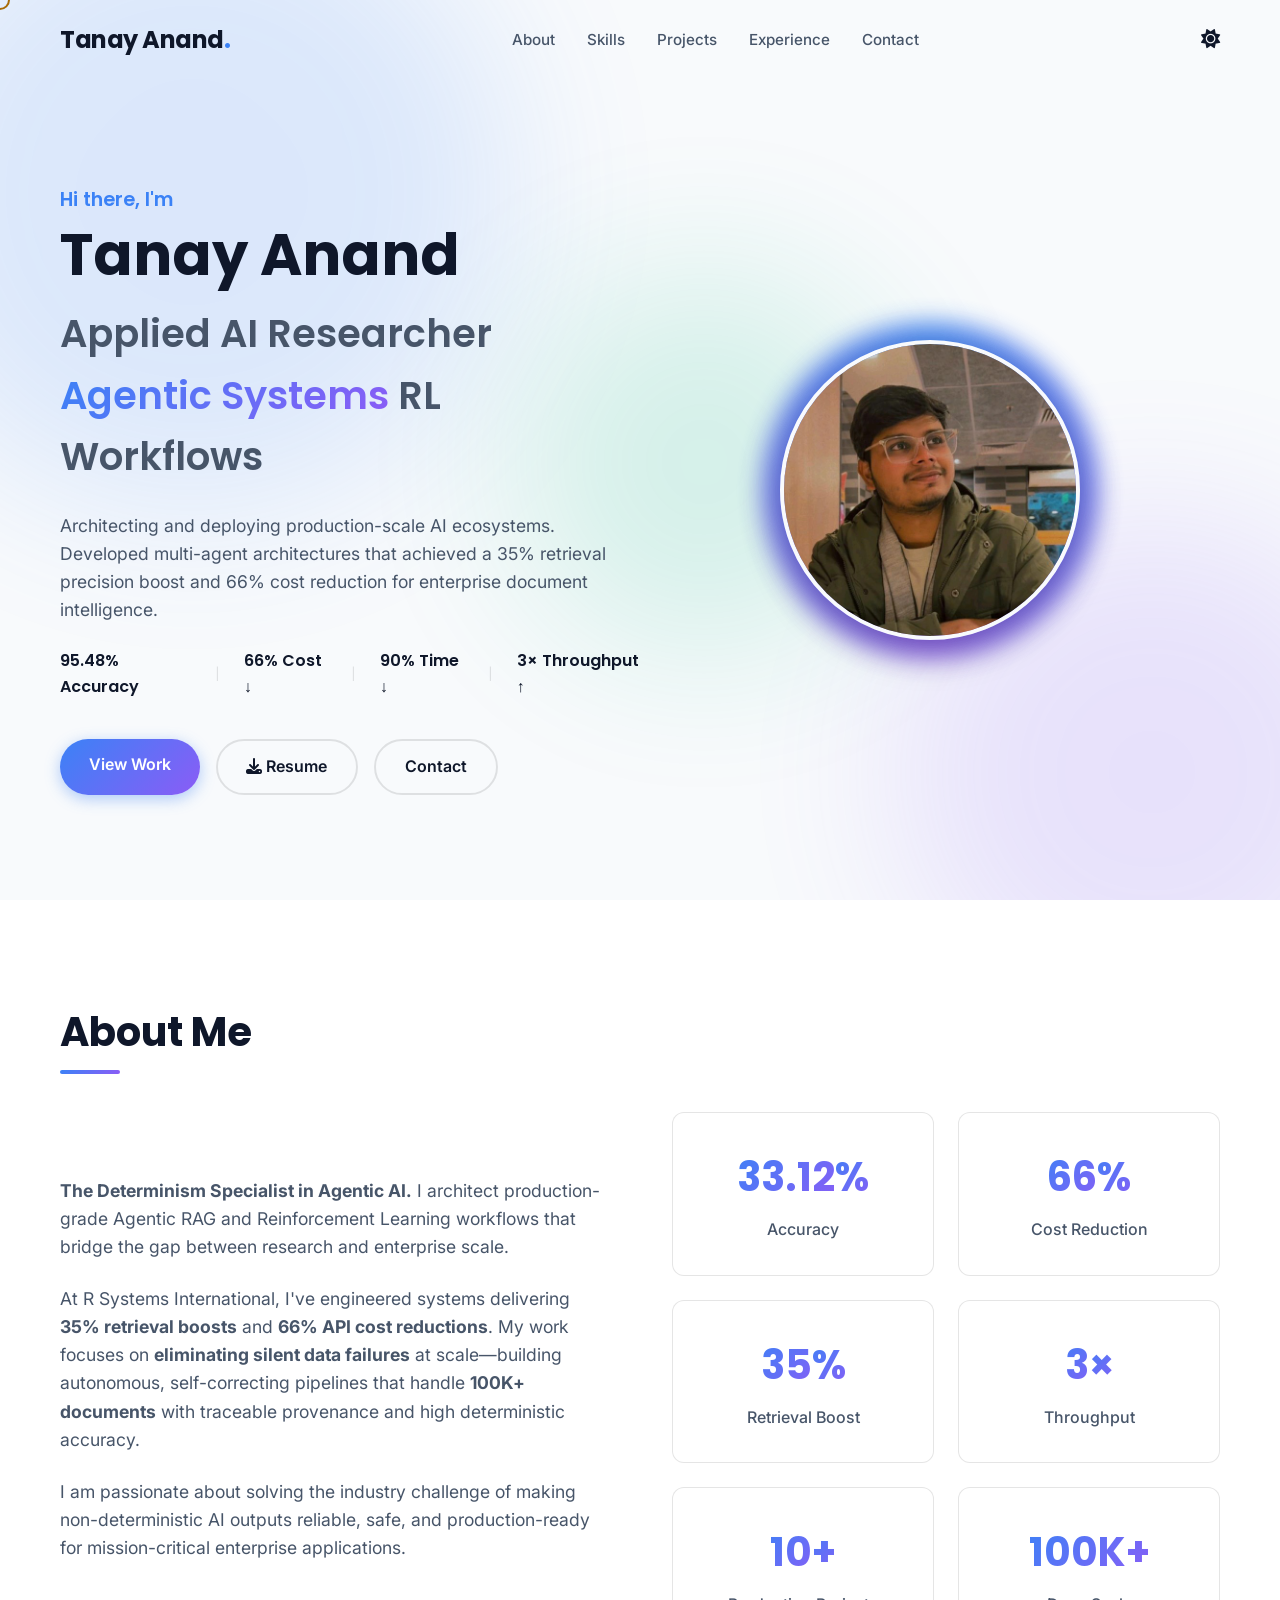
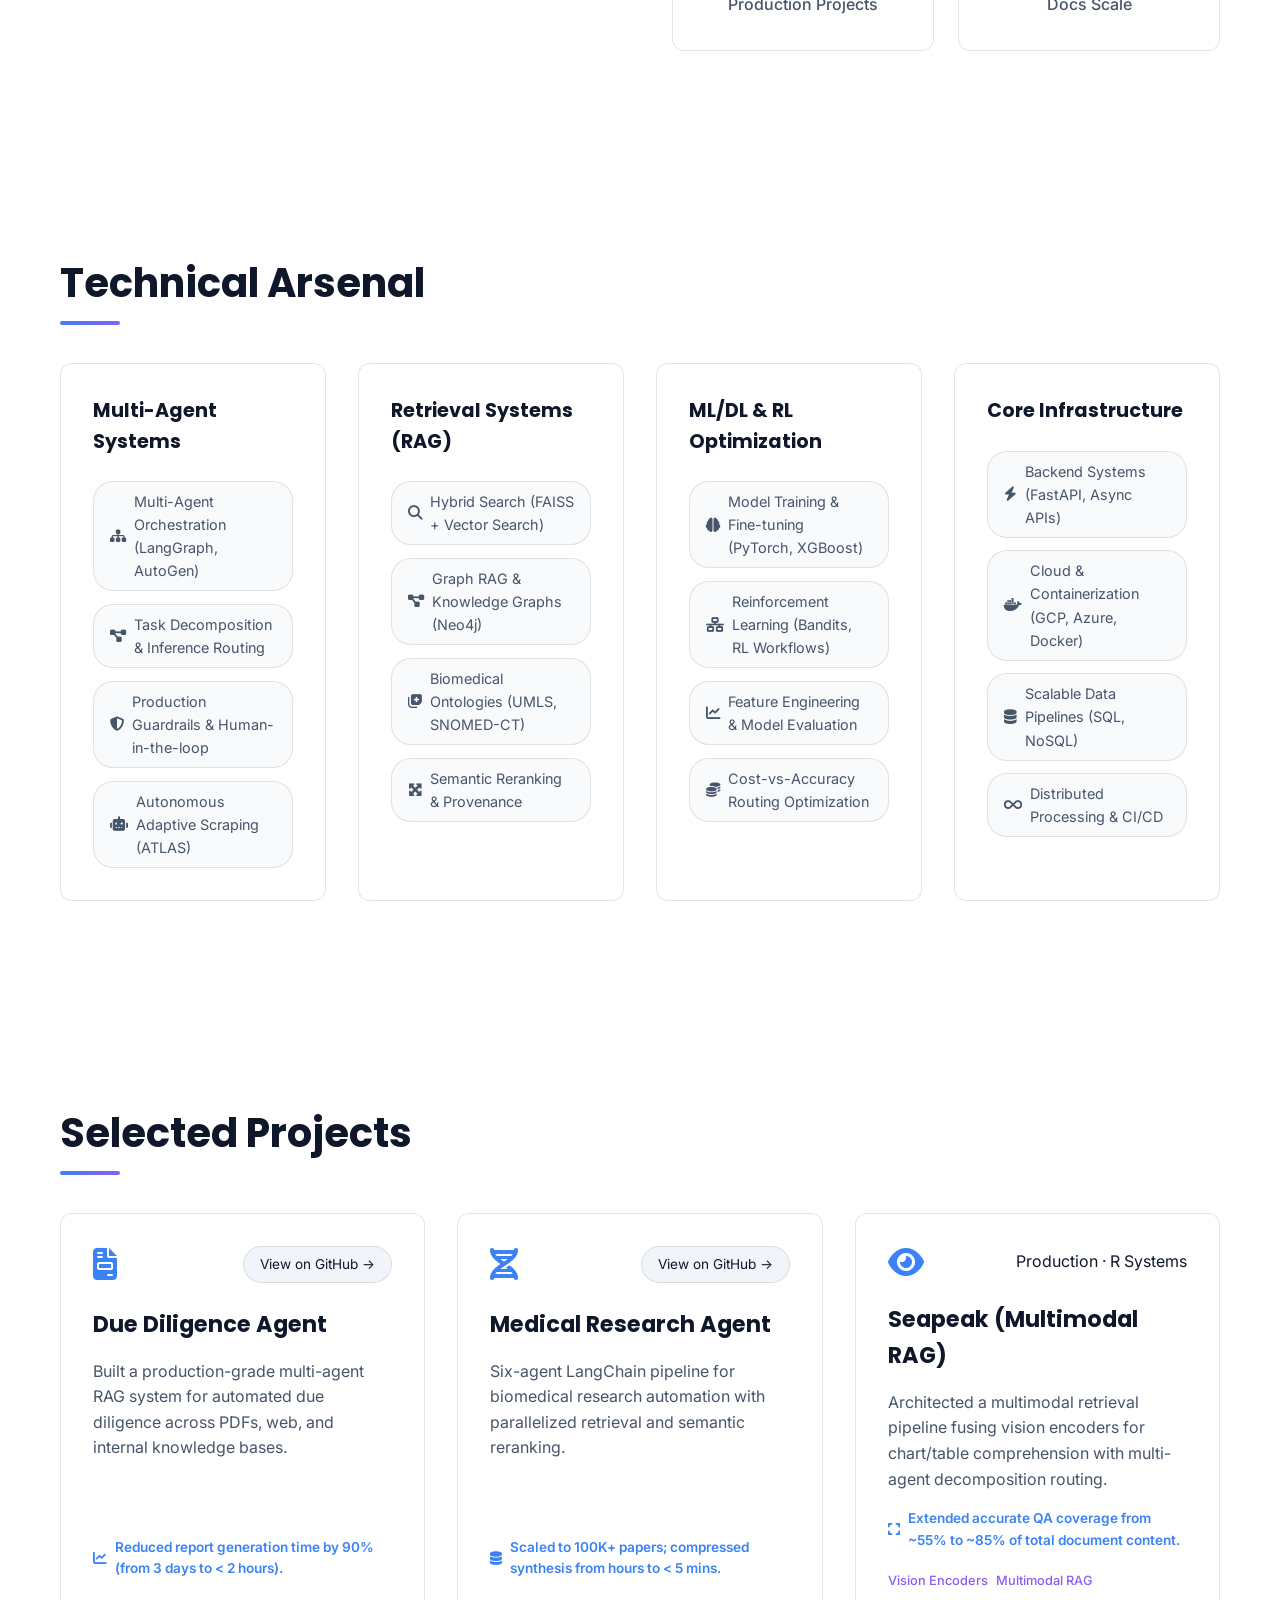
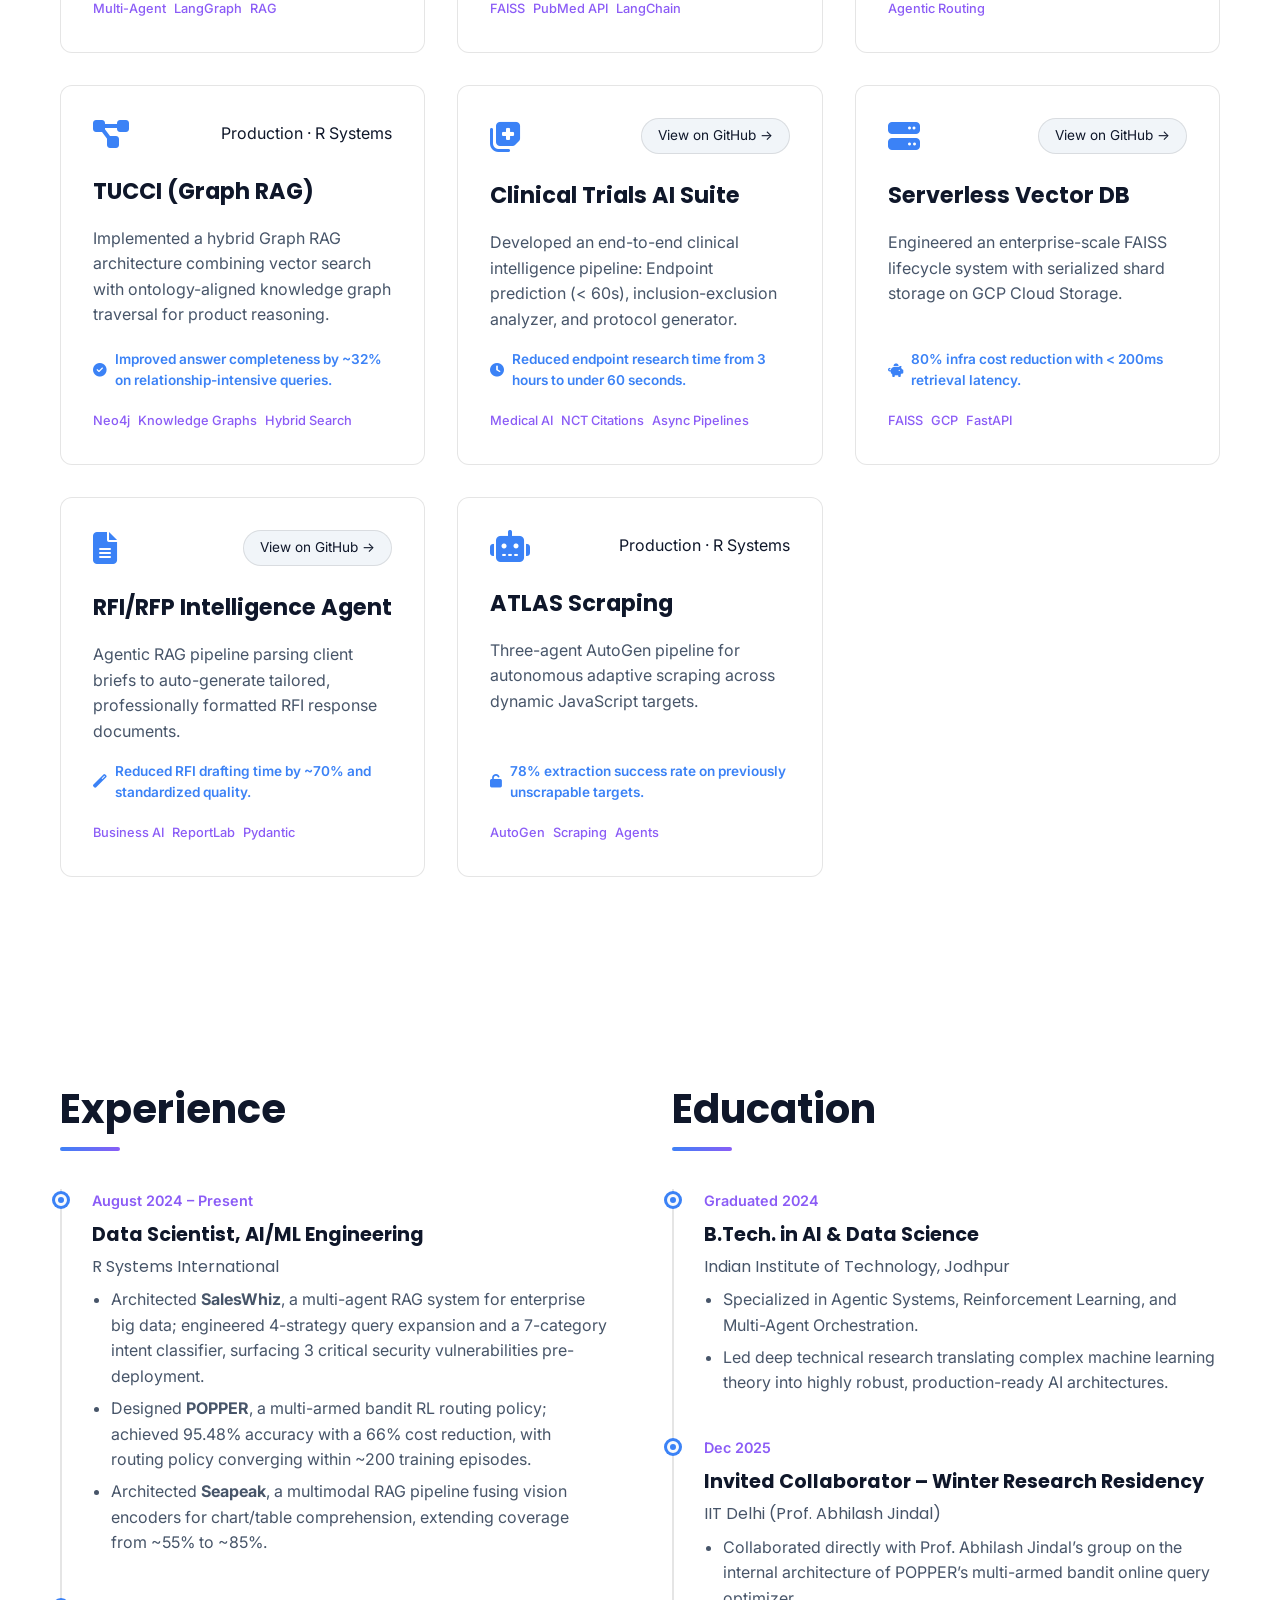
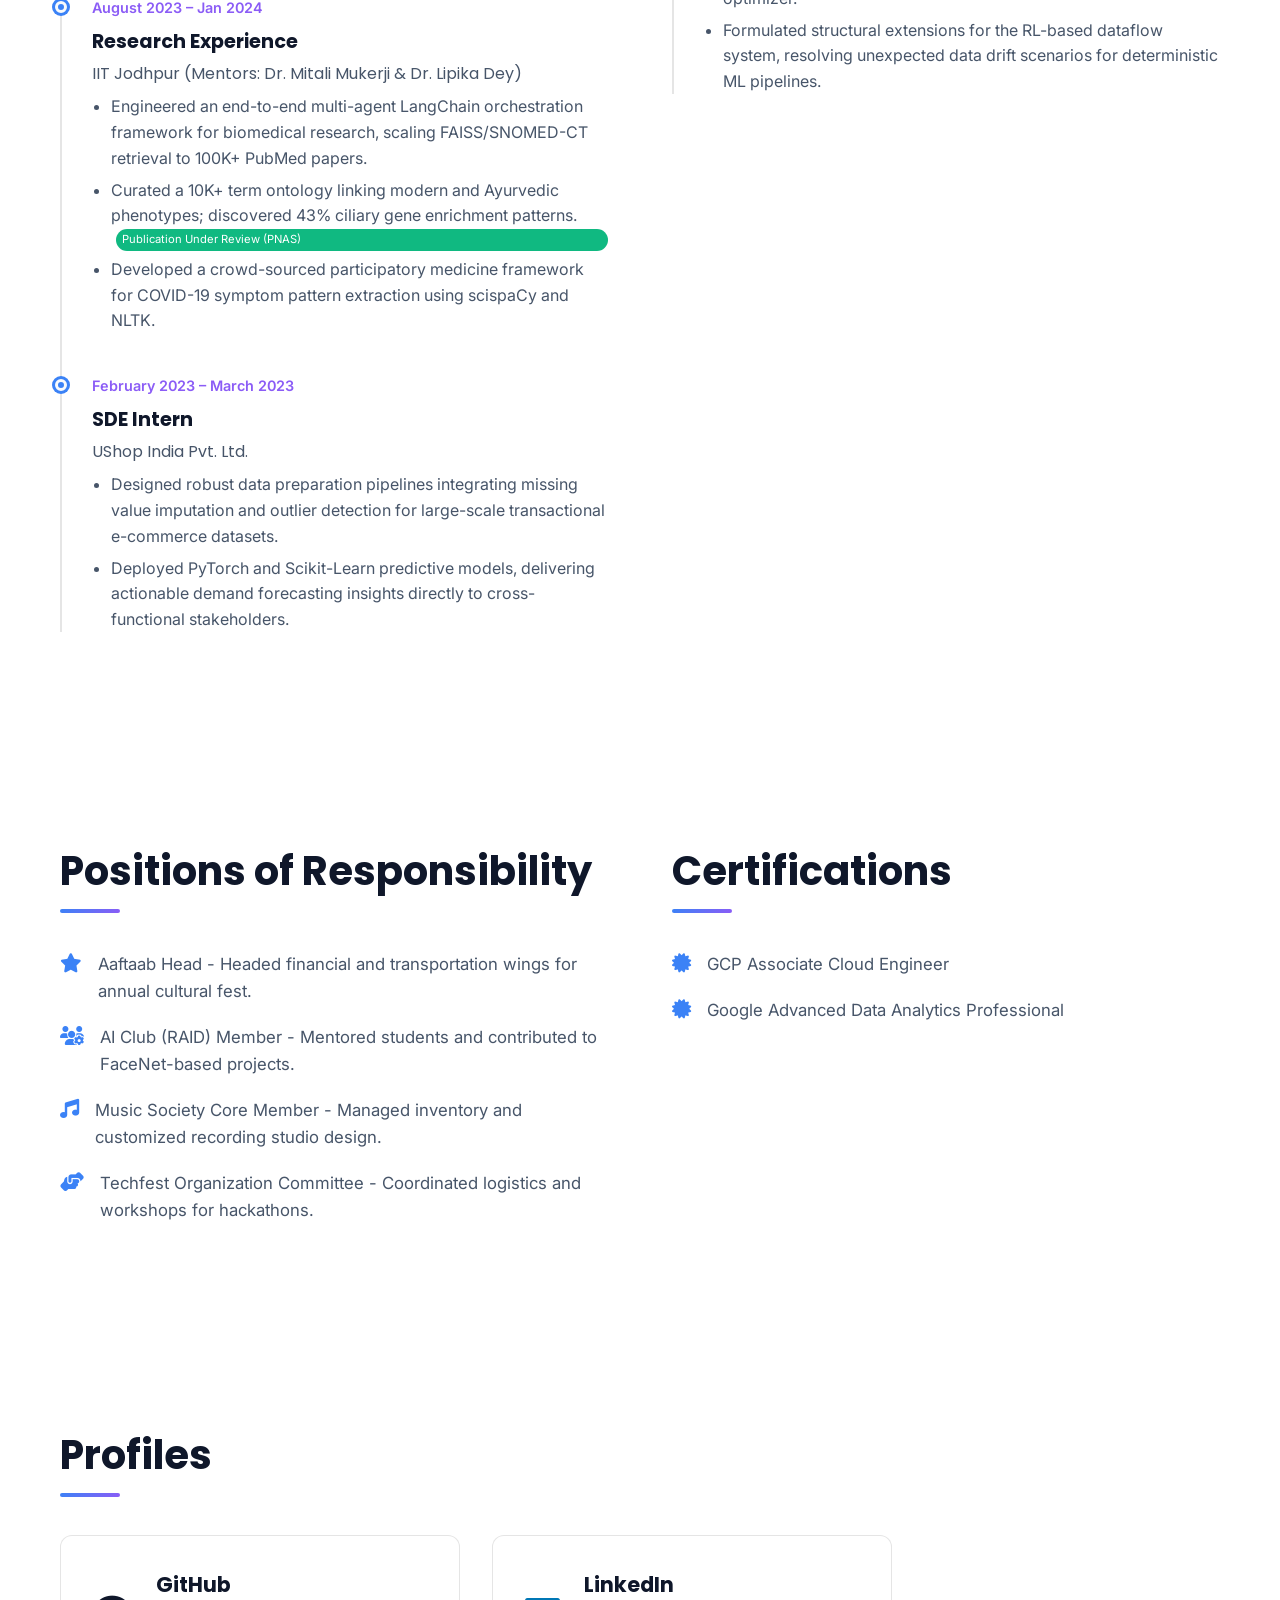
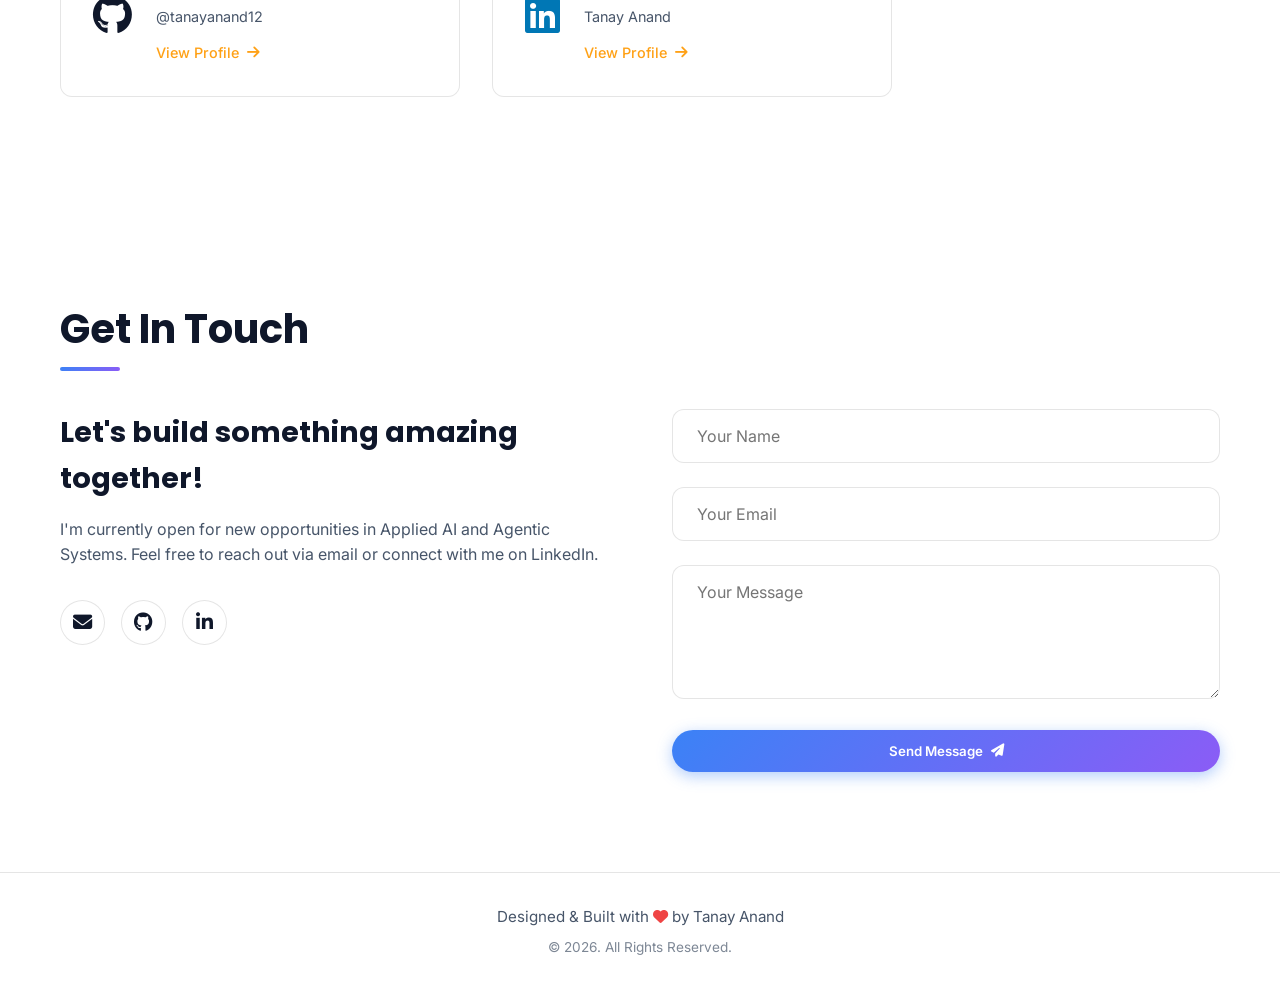
==== index.html @ f5fc2eb9 "fix: correct all project card links and apply R Systems badge (#P0-1) Co-Authored-By: Claude Sonnet " ====
<!DOCTYPE html>
<html lang="en">

<head>
    <meta charset="UTF-8">
    <meta name="viewport" content="width=device-width, initial-scale=1.0">
    <meta name="description" content="Portfolio of Tanay Anand - Applied AI Researcher & Agentic Systems Engineer">
    <title>Tanay Anand | Portfolio</title>

    <!-- Google Fonts -->
    <link rel="preconnect" href="https://fonts.googleapis.com">
    <link rel="preconnect" href="https://fonts.gstatic.com" crossorigin>
    <link
        href="https://fonts.googleapis.com/css2?family=Inter:wght@300;400;500;600;700&family=Poppins:wght@400;500;600;700;800&display=swap"
        rel="stylesheet">

    <!-- FontAwesome for Icons -->
    <link rel="stylesheet" href="https://cdnjs.cloudflare.com/ajax/libs/font-awesome/6.4.0/css/all.min.css">

    <!-- Custom CSS -->
    <link rel="stylesheet" href="style.css">

    <!-- SEO & Social Meta Tags -->
    <meta property="og:title" content="Tanay Anand | Agentic AI & RL Systems Engineer">
    <meta property="og:description" content="Architecting production-scale AI systems with 95%+ accuracy and significant cost optimization. Expert in Multi-Agent Systems and RAG.">
    <meta property="og:image" content="TanayProfile.jpeg">
    <meta property="og:url" content="https://tanayanand.github.io">
    <meta name="twitter:card" content="summary_large_image">
    <meta name="robots" content="index, follow">
</head>

<body>
    <!-- Custom Cursor -->
    <div class="custom-cursor"></div>

    <!-- Animated Background -->
    <div class="bg-orbs">
        <div class="orb orb-1"></div>
        <div class="orb orb-2"></div>
        <div class="orb orb-3"></div>
    </div>


    <!-- Navbar -->
    <header class="header">
        <nav class="nav-container">
            <a href="#" class="logo">Tanay Anand<span>.</span></a>
            <ul class="nav-links">
                <li><a href="#about">About</a></li>
                <li><a href="#skills">Skills</a></li>
                <li><a href="#projects">Projects</a></li>
                <li><a href="#experience">Experience</a></li>
                <li><a href="#contact">Contact</a></li>
            </ul>
            <div class="nav-actions">
                <button id="theme-toggle" class="theme-btn" aria-label="Toggle Dark/Light Mode">
                    <i class="fas fa-moon"></i>
                </button>
                <div class="hamburger">
                    <i class="fas fa-bars"></i>
                </div>
            </div>
        </nav>
    </header>

    <main>
        <!-- Hero Section -->
        <section id="hero" class="hero-section">
            <div class="hero-content">
                <span class="greeting">Hi there, I'm</span>
                <h1 class="name">Tanay Anand</h1>
                <h2 class="title">Applied AI Researcher <span class="gradient-text">Agentic Systems</span> RL Workflows</h2>
                <p class="bio">Architecting and deploying production-scale AI ecosystems. Developed multi-agent architectures that achieved a 35% retrieval precision boost and 66% cost reduction for enterprise document intelligence.</p>
                <div class="hero-metrics">
                    <span>95.48% Accuracy</span>
                    <span class="divider">|</span>
                    <span>66% Cost ↓</span>
                    <span class="divider">|</span>
                    <span>90% Time ↓</span>
                    <span class="divider">|</span>
                    <span>3× Throughput ↑</span>
                </div>
                <div class="hero-cta">
                    <a href="#projects" class="btn btn-primary">View Work</a>
                    <a href="Tanay_Anand_CV_06052026.pdf" class="btn btn-secondary" target="_blank"><i class="fas fa-download"></i> Resume</a>
                    <a href="#contact" class="btn btn-secondary">Contact</a>
                </div>
            </div>
            <div class="hero-visual">
                <div class="profile-img-container">
                    <img src="TanayProfile.jpeg"
                        alt="Tanay Anand" class="profile-img">
                    <div class="glow-ring"></div>
                </div>
            </div>
        </section>

        <!-- About Section -->
        <section id="about" class="section about-section reveal">
            <h2 class="section-title">About Me</h2>
            <div class="about-container">
                <div class="about-text">
                    <p><strong>The Determinism Specialist in Agentic AI.</strong> I architect production-grade Agentic RAG and Reinforcement Learning workflows that bridge the gap between research and enterprise scale.</p>
                    <p>At R Systems International, I've engineered systems delivering <strong>35% retrieval boosts</strong> and <strong>66% API cost reductions</strong>. My work focuses on <strong>eliminating silent data failures</strong> at scale—building autonomous, self-correcting pipelines that handle <strong>100K+ documents</strong> with traceable provenance and high deterministic accuracy.</p>
                    <p>I am passionate about solving the industry challenge of making non-deterministic AI outputs reliable, safe, and production-ready for mission-critical enterprise applications.</p>
                </div>
                <div class="about-stats">
                    <div class="stat-card">
                        <h3 class="counter" data-target="95.4">0</h3><span>%</span>
                        <p>Accuracy</p>
                    </div>
                    <div class="stat-card">
                        <h3 class="counter" data-target="66">0</h3><span>%</span>
                        <p>Cost Reduction</p>
                    </div>
                    <div class="stat-card">
                        <h3 class="counter" data-target="35">0</h3><span>%</span>
                        <p>Retrieval Boost</p>
                    </div>
                    <div class="stat-card">
                        <h3 class="counter" data-target="3">0</h3><span>×</span>
                        <p>Throughput</p>
                    </div>
                    <div class="stat-card">
                        <h3 class="counter" data-target="10">0</h3><span>+</span>
                        <p>Production Projects</p>
                    </div>
                    <div class="stat-card">
                        <h3>100K+</h3>
                        <p>Docs Scale</p>
                    </div>
                </div>
            </div>
        </section>

        <!-- Skills Section -->
        <section id="skills" class="section skills-section reveal">
            <h2 class="section-title">Technical Arsenal</h2>
            <div class="skills-grid">
                <!-- Multi-Agent Systems -->
                <div class="skill-category">
                    <h3>Multi-Agent Systems</h3>
                    <div class="skill-tags">
                        <span class="tag"><i class="fas fa-sitemap"></i> Multi-Agent Orchestration (LangGraph, AutoGen)</span>
                        <span class="tag"><i class="fas fa-project-diagram"></i> Task Decomposition & Inference Routing</span>
                        <span class="tag"><i class="fas fa-shield-alt"></i> Production Guardrails & Human-in-the-loop</span>
                        <span class="tag"><i class="fas fa-robot"></i> Autonomous Adaptive Scraping (ATLAS)</span>
                    </div>
                </div>
                <!-- Retrieval Systems (RAG) -->
                <div class="skill-category">
                    <h3>Retrieval Systems (RAG)</h3>
                    <div class="skill-tags">
                        <span class="tag"><i class="fas fa-search"></i> Hybrid Search (FAISS + Vector Search)</span>
                        <span class="tag"><i class="fas fa-project-diagram"></i> Graph RAG & Knowledge Graphs (Neo4j)</span>
                        <span class="tag"><i class="fas fa-notes-medical"></i> Biomedical Ontologies (UMLS, SNOMED-CT)</span>
                        <span class="tag"><i class="fas fa-expand-arrows-alt"></i> Semantic Reranking & Provenance</span>
                    </div>
                </div>
                <!-- ML/DL & RL Optimization -->
                <div class="skill-category">
                    <h3>ML/DL & RL Optimization</h3>
                    <div class="skill-tags">
                        <span class="tag"><i class="fas fa-brain"></i> Model Training & Fine-tuning (PyTorch, XGBoost)</span>
                        <span class="tag"><i class="fas fa-network-wired"></i> Reinforcement Learning (Bandits, RL Workflows)</span>
                        <span class="tag"><i class="fas fa-chart-line"></i> Feature Engineering & Model Evaluation</span>
                        <span class="tag"><i class="fas fa-coins"></i> Cost-vs-Accuracy Routing Optimization</span>
                    </div>
                </div>
                <!-- Infrastructure & Engineering -->
                <div class="skill-category">
                    <h3>Core Infrastructure</h3>
                    <div class="skill-tags">
                        <span class="tag"><i class="fas fa-bolt"></i> Backend Systems (FastAPI, Async APIs)</span>
                        <span class="tag"><i class="fab fa-docker"></i> Cloud & Containerization (GCP, Azure, Docker)</span>
                        <span class="tag"><i class="fas fa-database"></i> Scalable Data Pipelines (SQL, NoSQL)</span>
                        <span class="tag"><i class="fas fa-infinity"></i> Distributed Processing & CI/CD</span>
                    </div>
                </div>
            </div>
        </section>

        <!-- Projects Section -->
        <section id="projects" class="section projects-section reveal">
            <h2 class="section-title">Selected Projects</h2>
            <div class="projects-grid">
                <!-- Project 1 -->
                <div class="project-card">
                    <div class="project-content">
                        <div class="project-header">
                            <i class="fas fa-file-invoice project-icon"></i>
                            <div class="project-links">
                                <a href="https://github.com/tanayanand12/Intelligent-Report-Documentation-Gneration-Agent" target="_blank" class="project-link-btn">View on GitHub →</a>
                            </div>
                        </div>
                        <h3 class="project-title">Due Diligence Agent</h3>
                        <p class="project-desc">Built a production-grade multi-agent RAG system for automated due diligence across PDFs, web, and internal knowledge bases.</p>
                        <p class="project-impact"><i class="fas fa-chart-line"></i> Reduced report generation time by 90% (from 3 days to < 2 hours).</p>
                        <div class="project-tech">
                            <span>Multi-Agent</span>
                            <span>LangGraph</span>
                            <span>RAG</span>
                        </div>
                    </div>
                </div>
                <!-- Project 2 -->
                <div class="project-card">
                    <div class="project-content">
                        <div class="project-header">
                            <i class="fas fa-dna project-icon"></i>
                            <div class="project-links">
                                <a href="https://github.com/tanayanand12/Medical-Research-Agent" target="_blank" class="project-link-btn">View on GitHub →</a>
                            </div>
                        </div>
                        <h3 class="project-title">Medical Research Agent</h3>
                        <p class="project-desc">Six-agent LangChain pipeline for biomedical research automation with parallelized retrieval and semantic reranking.</p>
                        <p class="project-impact"><i class="fas fa-database"></i> Scaled to 100K+ papers; compressed synthesis from hours to < 5 mins.</p>
                        <div class="project-tech">
                            <span>FAISS</span>
                            <span>PubMed API</span>
                            <span>LangChain</span>
                        </div>
                    </div>
                </div>
                <!-- Project 3: Seapeak (Multimodal RAG) -->
                <div class="project-card">
                    <div class="project-content">
                        <div class="project-header">
                            <i class="fas fa-eye project-icon"></i>
                            <div class="project-links">
                                <!-- TODO P2: replace with "Deep Dive →" once /projects/seapeak.html exists -->
                                <span>Production · R Systems</span>
                            </div>
                        </div>
                        <h3 class="project-title">Seapeak (Multimodal RAG)</h3>
                        <p class="project-desc">Architected a multimodal retrieval pipeline fusing vision encoders for chart/table comprehension with multi-agent decomposition routing.</p>
                        <p class="project-impact"><i class="fas fa-expand"></i> Extended accurate QA coverage from ~55% to ~85% of total document content.</p>
                        <div class="project-tech">
                            <span>Vision Encoders</span>
                            <span>Multimodal RAG</span>
                            <span>Agentic Routing</span>
                        </div>
                    </div>
                </div>
                <!-- Project 4: TUCCI (Graph RAG) -->
                <div class="project-card">
                    <div class="project-content">
                        <div class="project-header">
                            <i class="fas fa-project-diagram project-icon"></i>
                            <div class="project-links">
                                <!-- TODO P2: replace with "Deep Dive →" once /projects/tucci.html exists -->
                                <span>Production · R Systems</span>
                            </div>
                        </div>
                        <h3 class="project-title">TUCCI (Graph RAG)</h3>
                        <p class="project-desc">Implemented a hybrid Graph RAG architecture combining vector search with ontology-aligned knowledge graph traversal for product reasoning.</p>
                        <p class="project-impact"><i class="fas fa-check-circle"></i> Improved answer completeness by ~32% on relationship-intensive queries.</p>
                        <div class="project-tech">
                            <span>Neo4j</span>
                            <span>Knowledge Graphs</span>
                            <span>Hybrid Search</span>
                        </div>
                    </div>
                </div>
                <!-- Project 5: Clinical Trials Intelligence Suite -->
                <div class="project-card">
                    <div class="project-content">
                        <div class="project-header">
                            <i class="fas fa-notes-medical project-icon"></i>
                            <div class="project-links">
                                <a href="https://github.com/tanayanand12/Clinical-Trials-AI-Suite" target="_blank" class="project-link-btn">View on GitHub →</a>
                            </div>
                        </div>
                        <h3 class="project-title">Clinical Trials AI Suite</h3>
                        <p class="project-desc">Developed an end-to-end clinical intelligence pipeline: Endpoint prediction (< 60s), inclusion-exclusion analyzer, and protocol generator.</p>
                        <p class="project-impact"><i class="fas fa-clock"></i> Reduced endpoint research time from 3 hours to under 60 seconds.</p>
                        <div class="project-tech">
                            <span>Medical AI</span>
                            <span>NCT Citations</span>
                            <span>Async Pipelines</span>
                        </div>
                    </div>
                </div>
                <!-- Project 6: Serverless Vector DB -->
                <div class="project-card">
                    <div class="project-content">
                        <div class="project-header">
                            <i class="fas fa-server project-icon"></i>
                            <div class="project-links">
                                <a href="https://github.com/tanayanand12/Serverless-Vector-DB---FAISS-on-GCP-Buckets" target="_blank" class="project-link-btn">View on GitHub →</a>
                            </div>
                        </div>
                        <h3 class="project-title">Serverless Vector DB</h3>
                        <p class="project-desc">Engineered an enterprise-scale FAISS lifecycle system with serialized shard storage on GCP Cloud Storage.</p>
                        <p class="project-impact"><i class="fas fa-piggy-bank"></i> 80% infra cost reduction with < 200ms retrieval latency.</p>
                        <div class="project-tech">
                            <span>FAISS</span>
                            <span>GCP</span>
                            <span>FastAPI</span>
                        </div>
                    </div>
                </div>
                <!-- Project 7: RFI/RFP Intelligence Agent -->
                <div class="project-card">
                    <div class="project-content">
                        <div class="project-header">
                            <i class="fas fa-file-alt project-icon"></i>
                            <div class="project-links">
                                <a href="https://github.com/tanayanand12/TAC-Security-RFRI-Generation" target="_blank" class="project-link-btn">View on GitHub →</a>
                            </div>
                        </div>
                        <h3 class="project-title">RFI/RFP Intelligence Agent</h3>
                        <p class="project-desc">Agentic RAG pipeline parsing client briefs to auto-generate tailored, professionally formatted RFI response documents.</p>
                        <p class="project-impact"><i class="fas fa-magic"></i> Reduced RFI drafting time by ~70% and standardized quality.</p>
                        <div class="project-tech">
                            <span>Business AI</span>
                            <span>ReportLab</span>
                            <span>Pydantic</span>
                        </div>
                    </div>
                </div>
                <!-- Project 6 -->
                <div class="project-card">
                    <div class="project-content">
                        <div class="project-header">
                            <i class="fas fa-robot project-icon"></i>
                            <div class="project-links">
                                <!-- TODO P2: replace with "Deep Dive →" once /projects/atlas.html exists -->
                                <span>Production · R Systems</span>
                            </div>
                        </div>
                        <h3 class="project-title">ATLAS Scraping</h3>
                        <p class="project-desc">Three-agent AutoGen pipeline for autonomous adaptive scraping across dynamic JavaScript targets.</p>
                        <p class="project-impact"><i class="fas fa-unlock"></i> 78% extraction success rate on previously unscrapable targets.</p>
                        <div class="project-tech">
                            <span>AutoGen</span>
                            <span>Scraping</span>
                            <span>Agents</span>
                        </div>
                    </div>
                </div>
            </div>
        </section>

        <!-- Experience & Education Section -->
        <section id="experience" class="section experience-section reveal">
            <div class="timeline-container">
                <div class="timeline-column">
                    <h2 class="section-title">Experience</h2>
                    <div class="timeline">
                        <div class="timeline-item">
                            <div class="timeline-dot"></div>
                            <div class="timeline-date">August 2024 – Present</div>
                            <h3 class="timeline-title">Data Scientist, AI/ML Engineering</h3>
                            <h4 class="timeline-subtitle">R Systems International</h4>
                            <ul style="color: var(--text-secondary); margin-left: 1.2rem; margin-top: 0.5rem; line-height: 1.6; list-style-type: disc;">
                                <li style="margin-bottom: 0.4rem;">Architected <strong>SalesWhiz</strong>, a multi-agent RAG system for enterprise big data; engineered 4-strategy query expansion and a 7-category intent classifier, surfacing 3 critical security vulnerabilities pre-deployment.</li>
                                <li style="margin-bottom: 0.4rem;">Designed <strong>POPPER</strong>, a multi-armed bandit RL routing policy; achieved 95.48% accuracy with a 66% cost reduction, with routing policy converging within ~200 training episodes.</li>
                                <li style="margin-bottom: 0.4rem;">Architected <strong>Seapeak</strong>, a multimodal RAG pipeline fusing vision encoders for chart/table comprehension, extending coverage from ~55% to ~85%.</li>
                            </ul>
                        </div>
                        <div class="timeline-item">
                            <div class="timeline-dot"></div>
                            <div class="timeline-date">August 2023 – Jan 2024</div>
                            <h3 class="timeline-title">Research Experience</h3>
                            <h4 class="timeline-subtitle">IIT Jodhpur (Mentors: Dr. Mitali Mukerji & Dr. Lipika Dey)</h4>
                            <ul style="color: var(--text-secondary); margin-left: 1.2rem; margin-top: 0.5rem; line-height: 1.6; list-style-type: disc;">
                                <li style="margin-bottom: 0.4rem;">Engineered an end-to-end multi-agent LangChain orchestration framework for biomedical research, scaling FAISS/SNOMED-CT retrieval to 100K+ PubMed papers.</li>
                                <li style="margin-bottom: 0.4rem;">Curated a 10K+ term ontology linking modern and Ayurvedic phenotypes; discovered 43% ciliary gene enrichment patterns. <span class="tag" style="font-size: 0.7rem; padding: 2px 6px; background: #10b981; color: white; border: none; margin-left: 5px;">Publication Under Review (PNAS)</span></li>
                                <li style="margin-bottom: 0.4rem;">Developed a crowd-sourced participatory medicine framework for COVID-19 symptom pattern extraction using scispaCy and NLTK.</li>
                            </ul>
                        </div>
                        <div class="timeline-item">
                            <div class="timeline-dot"></div>
                            <div class="timeline-date">February 2023 – March 2023</div>
                            <h3 class="timeline-title">SDE Intern</h3>
                            <h4 class="timeline-subtitle">UShop India Pvt. Ltd.</h4>
                            <ul style="color: var(--text-secondary); margin-left: 1.2rem; margin-top: 0.5rem; line-height: 1.6; list-style-type: disc;">
                                <li style="margin-bottom: 0.4rem;">Designed robust data preparation pipelines integrating missing value imputation and outlier detection for large-scale transactional e-commerce datasets.</li>
                                <li style="margin-bottom: 0.4rem;">Deployed PyTorch and Scikit-Learn predictive models, delivering actionable demand forecasting insights directly to cross-functional stakeholders.</li>
                            </ul>
                        </div>
                    </div>
                </div>
                <div class="timeline-column">
                    <h2 class="section-title">Education</h2>
                    <div class="timeline">
                        <div class="timeline-item">
                            <div class="timeline-dot"></div>
                            <div class="timeline-date">Graduated 2024</div>
                            <h3 class="timeline-title">B.Tech. in AI & Data Science</h3>
                            <h4 class="timeline-subtitle">Indian Institute of Technology, Jodhpur</h4>
                            <ul style="color: var(--text-secondary); margin-left: 1.2rem; margin-top: 0.5rem; line-height: 1.6; list-style-type: disc;">
                                <li style="margin-bottom: 0.4rem;">Specialized in Agentic Systems, Reinforcement Learning, and Multi-Agent Orchestration.</li>
                                <li style="margin-bottom: 0.4rem;">Led deep technical research translating complex machine learning theory into highly robust, production-ready AI architectures.</li>
                            </ul>
                        </div>
                        <div class="timeline-item">
                            <div class="timeline-dot"></div>
                            <div class="timeline-date">Dec 2025</div>
                            <h3 class="timeline-title">Invited Collaborator – Winter Research Residency</h3>
                            <h4 class="timeline-subtitle">IIT Delhi (Prof. Abhilash Jindal)</h4>
                            <ul style="color: var(--text-secondary); margin-left: 1.2rem; margin-top: 0.5rem; line-height: 1.6; list-style-type: disc;">
                                <li style="margin-bottom: 0.4rem;">Collaborated directly with Prof. Abhilash Jindal’s group on the internal architecture of POPPER’s multi-armed bandit online query optimizer.</li>
                                <li style="margin-bottom: 0.4rem;">Formulated structural extensions for the RL-based dataflow system, resolving unexpected data drift scenarios for deterministic ML pipelines.</li>
                            </ul>
                        </div>
                    </div>
                </div>
            </div>
        </section>

        <!-- Achievements & Certifications -->
        <section id="achievements" class="section achievements-section reveal">
            <div class="two-col-grid">
                <div class="achievements">
                    <h2 class="section-title">Positions of Responsibility</h2>
                    <ul class="icon-list">
                        <li><i class="fas fa-star"></i> Aaftaab Head - Headed financial and transportation wings for annual cultural fest.</li>
                        <li><i class="fas fa-users-cog"></i> AI Club (RAID) Member - Mentored students and contributed to FaceNet-based projects.</li>
                        <li><i class="fas fa-music"></i> Music Society Core Member - Managed inventory and customized recording studio design.</li>
                        <li><i class="fas fa-hands-helping"></i> Techfest Organization Committee - Coordinated logistics and workshops for hackathons.</li>
                    </ul>
                </div>
                <div class="certifications">
                    <h2 class="section-title">Certifications</h2>
                    <ul class="icon-list">
                        <li><i class="fas fa-certificate"></i> GCP Associate Cloud Engineer</li>
                        <li><i class="fas fa-certificate"></i> Google Advanced Data Analytics Professional</li>
                    </ul>
                </div>
            </div>
        </section>

        <!-- Coding Profiles -->
        <section id="coding" class="section coding-section reveal">
            <h2 class="section-title">Profiles</h2>
            <div class="coding-cards">
                <a href="https://github.com/tanayanand12" target="_blank" class="coding-card leetcode">
                    <div class="coding-icon">
                        <i class="fab fa-github" style="font-size: 40px;"></i>
                    </div>
                    <div class="coding-info">
                        <h3>GitHub</h3>
                        <p>@tanayanand12</p>
                        <span class="view-profile">View Profile <i class="fas fa-arrow-right"></i></span>
                    </div>
                </a>
                <a href="https://linkedin.com/in/tanay-anand-702555229" target="_blank" class="coding-card leetcode">
                    <div class="coding-icon">
                        <i class="fab fa-linkedin" style="font-size: 40px; color: #0077b5;"></i>
                    </div>
                    <div class="coding-info">
                        <h3>LinkedIn</h3>
                        <p>Tanay Anand</p>
                        <span class="view-profile">View Profile <i class="fas fa-arrow-right"></i></span>
                    </div>
                </a>
            </div>
        </section>

        <!-- Contact Section -->
        <section id="contact" class="section contact-section reveal">
            <h2 class="section-title">Get In Touch</h2>
            <div class="contact-container">
                <div class="contact-info">
                    <h3>Let's build something amazing together!</h3>
                    <p>I'm currently open for new opportunities in Applied AI and Agentic Systems. Feel free to reach out via email or connect with me on LinkedIn.</p>

                    <div class="social-links">
                        <a href="mailto:tanay.anand12@gmail.com" aria-label="Email" class="social-icon"><i class="fas fa-envelope"></i></a>
                        <a href="https://github.com/tanayanand12" target="_blank" aria-label="GitHub" class="social-icon"><i class="fab fa-github"></i></a>
                        <a href="https://linkedin.com/in/tanay-anand-702555229" target="_blank" aria-label="LinkedIn" class="social-icon"><i class="fab fa-linkedin-in"></i></a>
                    </div>
                </div>
                <form class="contact-form">
                    <div class="input-group">
                        <input type="text" id="name" required placeholder="Your Name">
                    </div>
                    <div class="input-group">
                        <input type="email" id="email" required placeholder="Your Email">
                    </div>
                    <div class="input-group">
                        <textarea id="message" rows="5" required placeholder="Your Message"></textarea>
                    </div>
                    <button type="submit" class="btn btn-primary submit-btn">Send Message <i class="fas fa-paper-plane"></i></button>
                </form>
            </div>
        </section>
    </main>

    <footer class="footer">
        <div class="footer-content">
            <p>Designed & Built with <i class="fas fa-heart" style="color: #ef4444;"></i> by Tanay Anand</p>
            <p class="copyright">&copy; 2026. All Rights Reserved.</p>
        </div>
    </footer>

    <!-- Image Modal -->
    <div id="image-modal" class="modal">
        <span class="close-modal">&times;</span>
        <img class="modal-content" id="modal-img">
    </div>

    <!-- Custom JS -->
    <script src="script.js"></script>
</body>

</html>
---- style.css ----
/* 
   =========================================
   JAMI SAI DINESH - PORTFOLIO STYLES
   =========================================
*/

:root {
    /* Dark Theme (Default) */
    --bg-color: #0a0a0a;
    --bg-surface: #171717;
    --bg-surface-hover: #262626;

    --text-primary: #f8fafc;
    --text-secondary: #94a3b8;

    --accent-blue: #3b82f6;
    --accent-purple: #8b5cf6;
    --gradient-primary: linear-gradient(135deg, var(--accent-blue), var(--accent-purple));

    --border-color: rgba(255, 255, 255, 0.1);
    --glass-bg: rgba(23, 23, 23, 0.7);
    --invert-img: 1;
    /* For images that need to be white in dark mode */

    /* Typography */
    --font-primary: 'Inter', sans-serif;
    --font-heading: 'Poppins', sans-serif;

    /* Spacing & Layout */
    --section-padding: 100px 20px;
    --nav-height: 80px;
    --border-radius: 12px;
    --border-radius-lg: 24px;

    /* Transitions */
    --transition-fast: 0.2s ease;
    --transition-medium: 0.4s cubic-bezier(0.175, 0.885, 0.32, 1.275);
}

[data-theme="light"] {
    --bg-color: #f8fafc;
    --bg-surface: #ffffff;
    --bg-surface-hover: #f1f5f9;

    --text-primary: #0f172a;
    --text-secondary: #475569;

    --border-color: rgba(0, 0, 0, 0.1);
    --glass-bg: rgba(255, 255, 255, 0.8);
    --invert-img: 0;
}

/* =========================================
   RESET & BASE STYLES
   ========================================= */
* {
    margin: 0;
    padding: 0;
    box-sizing: border-box;
}

html {
    scroll-behavior: smooth;
    scroll-padding-top: var(--nav-height);
}

body {
    font-family: var(--font-primary);
    background-color: transparent;
    color: var(--text-primary);
    line-height: 1.6;
    transition: color var(--transition-fast);
    overflow-x: hidden;
}

/* =========================================
   ANIMATED BACKGROUND ORBS
   ========================================= */
.bg-orbs {
    position: fixed;
    top: 0;
    left: 0;
    width: 100vw;
    height: 100vh;
    z-index: -10;
    background-color: var(--bg-color);
    transition: background-color var(--transition-medium);
    overflow: hidden;
}

.orb {
    position: absolute;
    border-radius: 50%;
    filter: blur(80px);
    opacity: 0.3;
    animation: floatOrb 20s infinite ease-in-out alternate;
}

[data-theme="light"] .orb {
    opacity: 0.15; /* Make them softer in light mode */
}

.orb-1 {
    width: 50vw;
    height: 50vw;
    background: var(--accent-blue);
    top: -10vw;
    left: -10vw;
}

.orb-2 {
    width: 40vw;
    height: 40vw;
    background: var(--accent-purple);
    bottom: -10vw;
    right: -10vw;
    animation-delay: -10s;
}

.orb-3 {
    width: 30vw;
    height: 30vw;
    background: #10b981; /* Emerald green for contrast */
    top: 30vh;
    left: 40vw;
    animation-delay: -5s;
    animation-duration: 25s;
}

@keyframes floatOrb {
    0% { transform: translate(0, 0) scale(1); }
    100% { transform: translate(15vw, 15vh) scale(1.3); }
}

a {
    text-decoration: none;
    color: inherit;
}

ul {
    list-style: none;
}

h1,
h2,
h3,
h4 {
    font-family: var(--font-heading);
    color: var(--text-primary);
}

.section {
    padding: var(--section-padding);
    max-width: 1200px;
    margin: 0 auto;
}

.section-title {
    font-size: 2.5rem;
    margin-bottom: 3rem;
    position: relative;
    display: inline-block;
    font-weight: 700;
}

.section-title::after {
    content: '';
    position: absolute;
    bottom: -10px;
    left: 0;
    width: 60px;
    height: 4px;
    background: var(--gradient-primary);
    border-radius: 2px;
}

.gradient-text {
    background: var(--gradient-primary);
    -webkit-background-clip: text;
    -webkit-text-fill-color: transparent;
    background-clip: text;
}

/* =========================================
   REVEAL ANIMATIONS
   ========================================= */
.reveal {
    opacity: 0;
    transform: translateY(40px);
    transition: all 0.8s ease;
}

.reveal.active {
    opacity: 1;
    transform: translateY(0);
}

/* =========================================
   BUTTONS
   ========================================= */
.btn {
    display: inline-block;
    padding: 0.8rem 1.8rem;
    border-radius: 30px;
    font-weight: 600;
    cursor: pointer;
    transition: var(--transition-medium);
    border: none;
    font-family: var(--font-primary);
    text-align: center;
}

.btn-primary {
    background: var(--gradient-primary);
    color: #fff;
    box-shadow: 0 4px 15px rgba(59, 130, 246, 0.4);
}

.btn-primary:hover {
    transform: translateY(-3px);
    box-shadow: 0 8px 25px rgba(59, 130, 246, 0.6);
}

.btn-secondary {
    background: transparent;
    color: var(--text-primary);
    border: 2px solid var(--border-color);
}

.btn-secondary:hover {
    border-color: var(--accent-blue);
    color: var(--accent-blue);
    transform: translateY(-3px);
}

/* =========================================
   NAVBAR
   ========================================= */
.header {
    position: fixed;
    top: 0;
    left: 0;
    width: 100%;
    height: var(--nav-height);
    z-index: 1000;
    background: transparent;
    transition: background var(--transition-fast), backdrop-filter var(--transition-fast), box-shadow var(--transition-fast);
}

.header.scrolled {
    background: var(--glass-bg);
    backdrop-filter: blur(10px);
    -webkit-backdrop-filter: blur(10px);
    box-shadow: 0 4px 30px rgba(0, 0, 0, 0.1);
    border-bottom: 1px solid var(--border-color);
}

.nav-container {
    max-width: 1200px;
    margin: 0 auto;
    padding: 0 20px;
    height: 100%;
    display: flex;
    justify-content: space-between;
    align-items: center;
}

.logo {
    font-family: var(--font-heading);
    font-size: 1.5rem;
    font-weight: 700;
    letter-spacing: -0.5px;
}

.logo span {
    color: var(--accent-blue);
}

.nav-links {
    display: flex;
    gap: 2rem;
}

.nav-links a {
    font-weight: 500;
    font-size: 0.95rem;
    color: var(--text-secondary);
    transition: color var(--transition-fast);
    position: relative;
}

.nav-links a:hover {
    color: var(--text-primary);
}

.nav-links a::after {
    content: '';
    position: absolute;
    bottom: -5px;
    left: 0;
    width: 0;
    height: 2px;
    background: var(--gradient-primary);
    transition: width var(--transition-fast);
}

.nav-links a:hover::after {
    width: 100%;
}

.nav-actions {
    display: flex;
    align-items: center;
    gap: 1rem;
}

.theme-btn {
    background: none;
    border: none;
    color: var(--text-primary);
    font-size: 1.2rem;
    cursor: pointer;
    transition: transform var(--transition-medium);
}

.theme-btn:hover {
    transform: rotate(15deg) scale(1.1);
}

.hamburger {
    display: none;
    font-size: 1.5rem;
    cursor: pointer;
    color: var(--text-primary);
}

/* =========================================
   HERO SECTION
   ========================================= */
.hero-section {
    min-height: 100vh;
    display: flex;
    align-items: center;
    justify-content: space-between;
    padding: calc(var(--nav-height) + 50px) 20px 50px;
    max-width: 1200px;
    margin: 0 auto;
    position: relative;
}

.hero-content {
    flex: 1;
    max-width: 650px;
    z-index: 2;
}

.greeting {
    display: block;
    font-size: 1.2rem;
    color: var(--accent-blue);
    font-weight: 600;
    margin-bottom: 0.5rem;
    font-family: var(--font-heading);
}

.name {
    font-size: clamp(2.5rem, 4.5vw, 4.5rem);
    line-height: 1.1;
    margin-bottom: 1rem;
    white-space: nowrap;
}

.title {
    font-size: clamp(1.5rem, 3vw, 2.5rem);
    color: var(--text-secondary);
    margin-bottom: 1.5rem;
    font-weight: 600;
}

.bio {
    font-size: 1.1rem;
    color: var(--text-secondary);
    margin-bottom: 1.5rem;
    max-width: 550px;
}

.hero-metrics {
    display: flex;
    align-items: center;
    gap: 1.5rem;
    margin-bottom: 2.5rem;
    font-family: var(--font-heading);
    font-weight: 600;
    color: var(--text-primary);
    font-size: 1rem;
}

.hero-metrics .divider {
    color: var(--border-color);
    font-weight: 300;
}

.hero-cta {
    display: flex;
    gap: 1rem;
    flex-wrap: wrap;
}

.hero-visual {
    flex: 1;
    display: flex;
    justify-content: center;
    align-items: center;
    position: relative;
}

.profile-img-container {
    position: relative;
    width: 320px;
    height: 320px;
    display: flex;
    justify-content: center;
    align-items: center;
    z-index: 1;
    border-radius: 50%;
    animation: floatProfile 6s ease-in-out infinite;
}

@keyframes floatProfile {
    0% { transform: translateY(0px); }
    50% { transform: translateY(-15px); }
    100% { transform: translateY(0px); }
}

.profile-img {
    width: 300px;
    height: 300px;
    object-fit: cover;
    object-position: center;
    z-index: 2;
    border-radius: 50%;
    border: 4px solid var(--bg-color);
    box-shadow: 0 10px 40px rgba(0, 0, 0, 0.3);
    transition: transform var(--transition-medium);
}

.profile-img-container:hover .profile-img {
    transform: scale(1.05);
}

.glow-ring {
    position: absolute;
    width: 335px;
    height: 335px;
    border-radius: 50%;
    background: conic-gradient(from 0deg, var(--accent-blue), var(--accent-purple), var(--accent-blue));
    z-index: 0;
    filter: blur(12px);
    opacity: 0.9;
    animation: spinGlow 4s linear infinite;
}

@keyframes spinGlow {
    100% { transform: rotate(360deg); }
}

/* Custom Interactive Cursor */
.custom-cursor {
    width: 20px;
    height: 20px;
    border: 2px solid var(--accent-blue);
    border-radius: 50%;
    position: fixed;
    pointer-events: none;
    z-index: 9999;
    transform: translate(-50%, -50%);
    transition: width 0.2s, height 0.2s, background-color 0.2s;
    mix-blend-mode: difference;
}

.custom-cursor.hover {
    width: 40px;
    height: 40px;
    background-color: rgba(59, 130, 246, 0.3);
    border-color: transparent;
}



/* =========================================
   ABOUT SECTION
   ========================================= */
.about-container {
    display: grid;
    grid-template-columns: 1fr 1fr;
    gap: 4rem;
    align-items: center;
}

.about-text p {
    font-size: 1.1rem;
    color: var(--text-secondary);
    margin-bottom: 1.5rem;
}

.about-stats {
    display: grid;
    grid-template-columns: repeat(auto-fit, minmax(180px, 1fr));
    gap: 1.5rem;
}

.stat-card {
    background: var(--bg-surface);
    padding: 2rem;
    border-radius: var(--border-radius);
    border: 1px solid var(--border-color);
    text-align: center;
    transition: var(--transition-medium);
}

.stat-card:hover {
    transform: translateY(-5px);
    border-color: var(--accent-purple);
    box-shadow: 0 10px 30px rgba(0, 0, 0, 0.1);
}

.stat-card h3 {
    font-size: 2.5rem;
    display: inline-block;
    background: var(--gradient-primary);
    -webkit-background-clip: text;
    -webkit-text-fill-color: transparent;
}

.stat-card span {
    font-size: 2.5rem;
    font-family: var(--font-heading);
    font-weight: 700;
    background: var(--gradient-primary);
    -webkit-background-clip: text;
    -webkit-text-fill-color: transparent;
}

.stat-card p {
    color: var(--text-secondary);
    font-weight: 500;
    margin-top: 0.5rem;
}

/* =========================================
   SKILLS SECTION
   ========================================= */
.skills-grid {
    display: grid;
    grid-template-columns: repeat(auto-fit, minmax(250px, 1fr));
    gap: 2rem;
}

.skill-category {
    background: var(--bg-surface);
    padding: 2rem;
    border-radius: var(--border-radius);
    border: 1px solid var(--border-color);
    transition: var(--transition-medium);
}

.skill-category:hover {
    border-color: var(--accent-blue);
    transform: translateY(-5px);
}

.skill-category h3 {
    margin-bottom: 1.5rem;
    font-size: 1.2rem;
    color: var(--text-primary);
}

.skill-tags {
    display: flex;
    flex-wrap: wrap;
    gap: 0.8rem;
}

.tag {
    background: var(--bg-color);
    padding: 0.5rem 1rem;
    border-radius: 20px;
    font-size: 0.9rem;
    color: var(--text-secondary);
    border: 1px solid var(--border-color);
    display: flex;
    align-items: center;
    gap: 0.5rem;
    transition: var(--transition-fast);
}

.tag:hover {
    color: #fff;
    background: var(--gradient-primary);
    border-color: transparent;
}

/* =========================================
   PROJECTS SECTION
   ========================================= */
.projects-grid {
    display: grid;
    grid-template-columns: repeat(auto-fit, minmax(320px, 1fr));
    gap: 2rem;
}

.project-card {
    background: var(--bg-surface);
    border-radius: var(--border-radius);
    border: 1px solid var(--border-color);
    overflow: hidden;
    transition: var(--transition-medium);
    height: 100%;
}

.project-card:hover {
    transform: translateY(-10px);
    border-color: var(--accent-purple);
    box-shadow: 0 10px 30px rgba(139, 92, 246, 0.1);
}

.project-content {
    padding: 2rem;
    display: flex;
    flex-direction: column;
    height: 100%;
}

.project-header {
    display: flex;
    justify-content: space-between;
    align-items: center;
    margin-bottom: 1.5rem;
}

.project-icon {
    font-size: 2rem;
    color: var(--accent-blue);
}

.project-links a {
    font-size: 1.2rem;
    color: var(--text-secondary);
    transition: color var(--transition-fast);
}

.project-links a:hover {
    color: var(--text-primary);
}

.project-title {
    font-size: 1.4rem;
    margin-bottom: 1rem;
}

.project-desc {
    color: var(--text-secondary);
    margin-bottom: 1rem;
    flex-grow: 1;
}

.project-impact {
    font-size: 0.85rem;
    color: var(--accent-blue);
    margin-bottom: 1.2rem;
    font-weight: 600;
    display: flex;
    align-items: center;
    gap: 0.5rem;
}

.project-link-btn {
    font-size: 0.85rem !important;
    color: var(--text-primary) !important;
    background: var(--bg-surface-hover);
    padding: 0.4rem 1rem;
    border-radius: 20px;
    border: 1px solid var(--border-color);
    transition: var(--transition-fast);
    display: flex;
    align-items: center;
    gap: 0.5rem;
}

.project-link-btn:hover {
    background: var(--gradient-primary);
    border-color: transparent;
    transform: translateY(-2px);
}

.project-tech {
    display: flex;
    flex-wrap: wrap;
    gap: 0.5rem;
    margin-top: auto;
}

.project-tech span {
    font-size: 0.8rem;
    font-family: var(--font-primary);
    color: var(--accent-purple);
    font-weight: 500;
}

/* =========================================
   TIMELINE (EXPERIENCE & EDUCATION)
   ========================================= */
.timeline-container {
    display: grid;
    grid-template-columns: repeat(auto-fit, minmax(300px, 1fr));
    gap: 4rem;
}

.timeline {
    position: relative;
    padding-left: 30px;
    border-left: 2px solid var(--border-color);
}

.timeline-item {
    position: relative;
    margin-bottom: 2.5rem;
}

.timeline-item:last-child {
    margin-bottom: 0;
}

.timeline-dot {
    position: absolute;
    left: -37px;
    top: 5px;
    width: 12px;
    height: 12px;
    background: var(--accent-blue);
    border-radius: 50%;
    border: 3px solid var(--bg-color);
    box-shadow: 0 0 0 3px var(--accent-blue);
}

.timeline-date {
    font-size: 0.9rem;
    color: var(--accent-purple);
    font-weight: 600;
    margin-bottom: 0.5rem;
}

.timeline-title {
    font-size: 1.2rem;
    margin-bottom: 0.2rem;
}

.timeline-subtitle {
    font-size: 1rem;
    color: var(--text-secondary);
    font-weight: 400;
    margin-bottom: 0.5rem;
}

/* =========================================
   ACHIEVEMENTS & CERTIFICATIONS
   ========================================= */
.two-col-grid {
    display: grid;
    grid-template-columns: repeat(auto-fit, minmax(300px, 1fr));
    gap: 4rem;
}

.icon-list {
    display: flex;
    flex-direction: column;
    gap: 1.2rem;
}

.icon-list li {
    display: flex;
    align-items: flex-start;
    gap: 1rem;
    font-size: 1.05rem;
    color: var(--text-secondary);
}

.icon-list i {
    color: var(--accent-blue);
    font-size: 1.2rem;
    margin-top: 3px;
}

/* =========================================
   CODING PROFILES
   ========================================= */
.coding-cards {
    display: flex;
    gap: 2rem;
    flex-wrap: wrap;
}

.coding-card {
    background: var(--bg-surface);
    border: 1px solid var(--border-color);
    border-radius: var(--border-radius);
    padding: 2rem;
    display: flex;
    align-items: center;
    gap: 1.5rem;
    transition: var(--transition-medium);
    width: 100%;
    max-width: 400px;
}

.coding-card:hover {
    transform: translateY(-5px);
    border-color: #ffa116;
    /* Leetcode brand color approximation */
    box-shadow: 0 10px 20px rgba(255, 161, 22, 0.1);
}

.coding-info h3 {
    font-size: 1.3rem;
    margin-bottom: 0.2rem;
}

.coding-info p {
    color: var(--text-secondary);
    font-size: 0.9rem;
    margin-bottom: 0.8rem;
}

.view-profile {
    font-size: 0.9rem;
    color: #ffa116;
    font-weight: 500;
    display: flex;
    align-items: center;
    gap: 0.5rem;
}

/* =========================================
   CONTACT SECTION
   ========================================= */
.contact-container {
    display: grid;
    grid-template-columns: 1fr 1fr;
    gap: 4rem;
}

.contact-info h3 {
    font-size: 1.8rem;
    margin-bottom: 1rem;
}

.contact-info p {
    color: var(--text-secondary);
    margin-bottom: 2rem;
}

.social-links {
    display: flex;
    gap: 1rem;
}

.social-icon {
    width: 45px;
    height: 45px;
    border-radius: 50%;
    background: var(--bg-surface);
    border: 1px solid var(--border-color);
    display: flex;
    align-items: center;
    justify-content: center;
    font-size: 1.2rem;
    color: var(--text-primary);
    transition: var(--transition-medium);
}

.social-icon:hover {
    background: var(--gradient-primary);
    color: #fff;
    border-color: transparent;
    transform: translateY(-5px);
}

.contact-form {
    display: flex;
    flex-direction: column;
    gap: 1.5rem;
}

.input-group input,
.input-group textarea {
    width: 100%;
    padding: 1rem 1.5rem;
    background: var(--bg-surface);
    border: 1px solid var(--border-color);
    border-radius: var(--border-radius);
    color: var(--text-primary);
    font-family: var(--font-primary);
    font-size: 1rem;
    transition: var(--transition-fast);
}

.input-group input:focus,
.input-group textarea:focus {
    outline: none;
    border-color: var(--accent-blue);
    box-shadow: 0 0 0 3px rgba(59, 130, 246, 0.1);
}

.submit-btn {
    width: 100%;
    display: flex;
    justify-content: center;
    align-items: center;
    gap: 0.5rem;
}

/* =========================================
   FOOTER
   ========================================= */
.footer {
    border-top: 1px solid var(--border-color);
    padding: 2rem 20px;
    text-align: center;
    background: var(--bg-surface);
}

.footer-content {
    max-width: 1200px;
    margin: 0 auto;
}

.footer p {
    color: var(--text-secondary);
    font-size: 0.95rem;
    margin-bottom: 0.5rem;
}

.copyright {
    font-size: 0.85rem !important;
    opacity: 0.7;
}

/* =========================================
   RESPONSIVE DESIGN (MEDIA QUERIES)
   ========================================= */
@media (max-width: 992px) {

    .about-container,
    .contact-container {
        grid-template-columns: 1fr;
        gap: 3rem;
    }

    .hero-section {
        flex-direction: column;
        justify-content: center;
        text-align: center;
        padding-top: calc(var(--nav-height) + 20px);
    }

    .hero-content {
        margin-bottom: 3rem;
    }

    .bio {
        margin: 0 auto 2.5rem;
    }

    .hero-cta {
        justify-content: center;
    }

    .hero-visual {
        display: none;
        /* Hide visual on smaller screens for cleaner look */
    }
}

@media (max-width: 768px) {
    .hamburger {
        display: block;
    }

    .nav-links {
        position: fixed;
        top: var(--nav-height);
        left: -100%;
        width: 100%;
        height: calc(100vh - var(--nav-height));
        background: var(--bg-color);
        flex-direction: column;
        align-items: center;
        justify-content: center;
        transition: left var(--transition-medium);
    }

    .nav-links.active {
        left: 0;
    }

    .nav-links li {
        margin: 1.5rem 0;
    }

    .nav-links a {
        font-size: 1.2rem;
    }

    .section-title {
        font-size: 2rem;
    }

    .about-stats {
        grid-template-columns: 1fr;
    }

    .timeline-container,
    .two-col-grid {
        gap: 3rem;
    }
}

@media (max-width: 480px) {
    .name {
        font-size: 2.5rem;
    }

    .title {
        font-size: 1.2rem;
    }

    .hero-cta {
        flex-direction: column;
    }

    .btn {
        width: 100%;
    }

    .coding-card {
        flex-direction: column;
        text-align: center;
    }
}

/* =========================================
   CERTIFICATES & MODAL
   ========================================= */
.cert-thumbnail {
    margin-top: 1rem;
    max-width: 200px;
    height: auto;
    border-radius: 8px;
    cursor: pointer;
    border: 2px solid var(--border-color);
    transition: var(--transition-fast);
    display: block;
}

.cert-thumbnail:hover {
    transform: scale(1.05);
    border-color: var(--accent-blue);
    box-shadow: 0 5px 15px rgba(59, 130, 246, 0.2);
}

/* Modal Background */
.modal {
    display: none; /* Hidden by default */
    position: fixed;
    z-index: 2000;
    left: 0;
    top: 0;
    width: 100%;
    height: 100%;
    background-color: rgba(0, 0, 0, 0.9);
    backdrop-filter: blur(5px);
    opacity: 0;
    transition: opacity 0.3s ease;
}

.modal.show {
    display: flex;
    justify-content: center;
    align-items: center;
    opacity: 1;
}

/* Modal Content (Image) */
.modal-content {
    margin: auto;
    display: block;
    max-width: 90%;
    max-height: 90vh;
    border-radius: 8px;
    box-shadow: 0 0 20px rgba(0, 0, 0, 0.5);
    transform: scale(0.8);
    transition: transform 0.3s ease;
    object-fit: contain;
}

.modal.show .modal-content {
    transform: scale(1);
}

/* Close Button */
.close-modal {
    position: absolute;
    top: 20px;
    right: 35px;
    color: #f1f1f1;
    font-size: 40px;
    font-weight: bold;
    cursor: pointer;
    transition: 0.3s;
    z-index: 2001;
}

.close-modal:hover,
.close-modal:focus {
    color: var(--accent-blue);
    text-decoration: none;
}

@media (max-width: 768px) {
    .cert-thumbnail {
        max-width: 100%;
    }
}
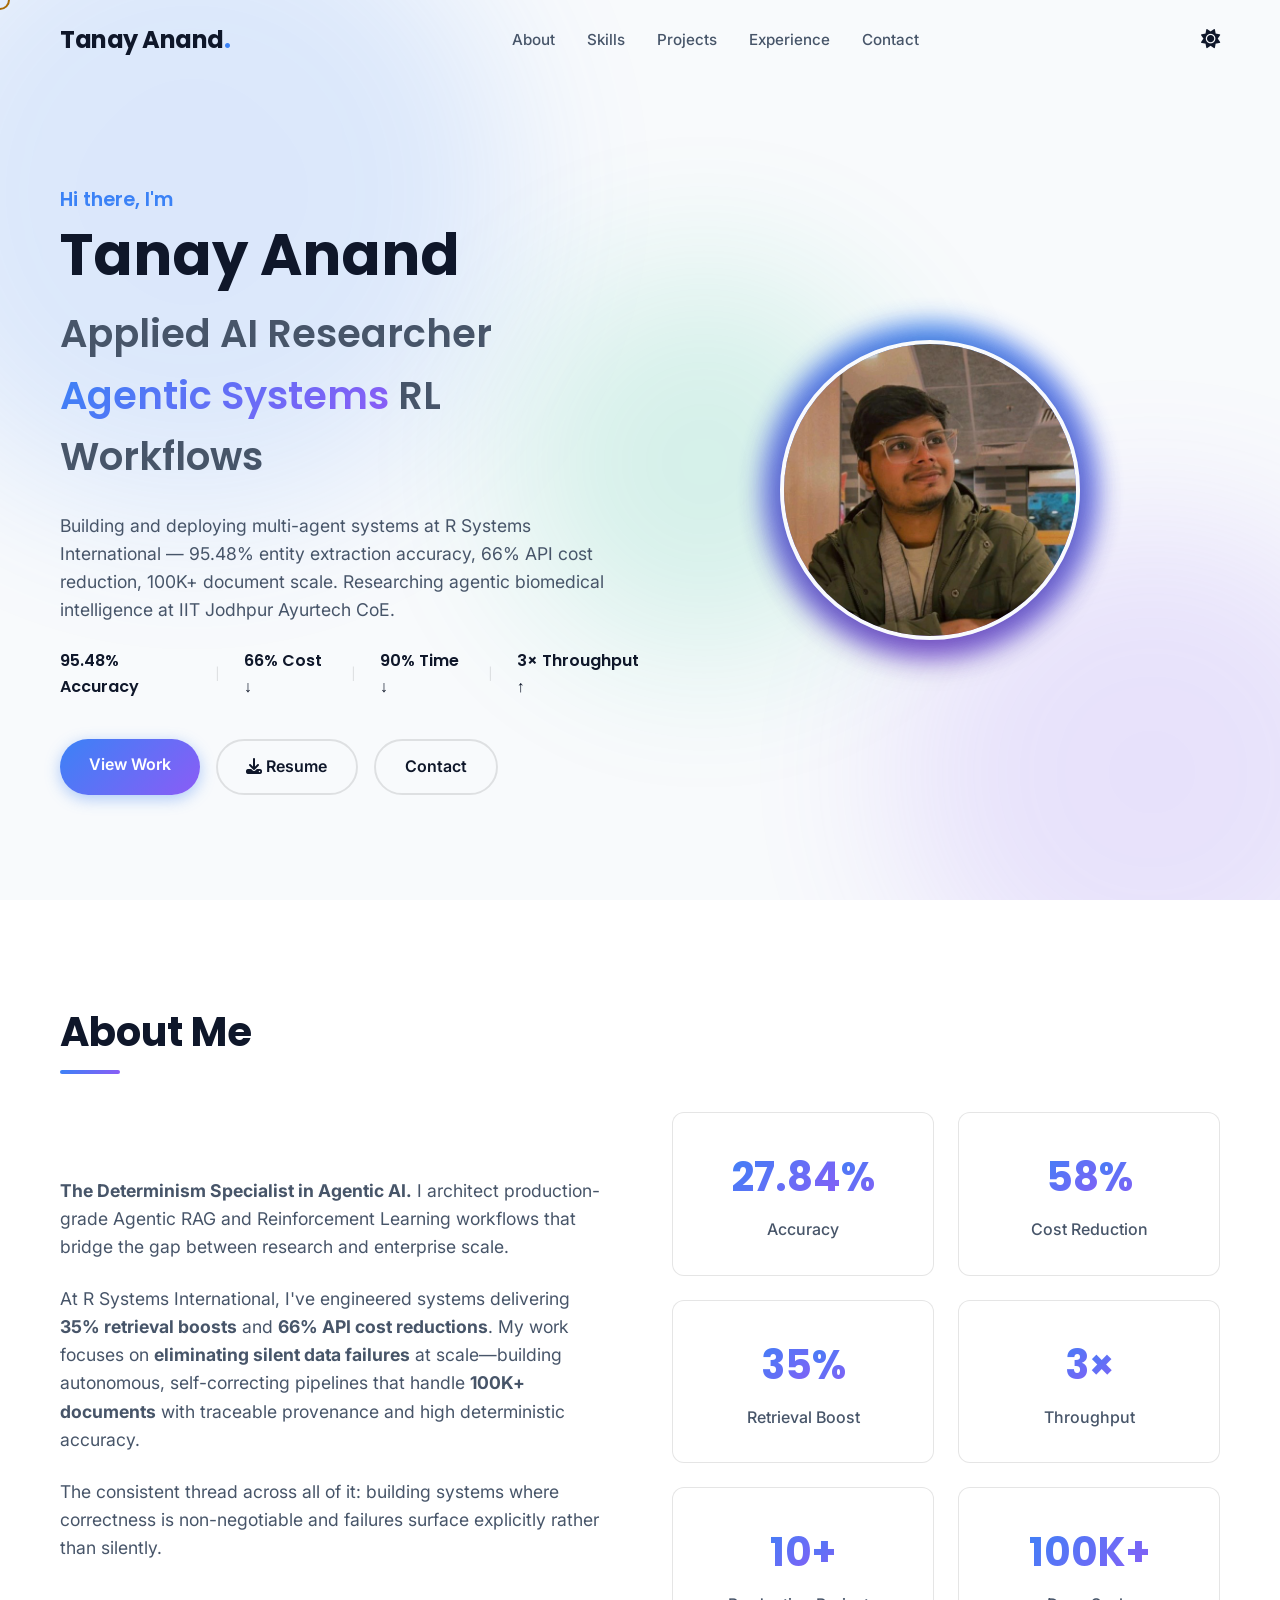
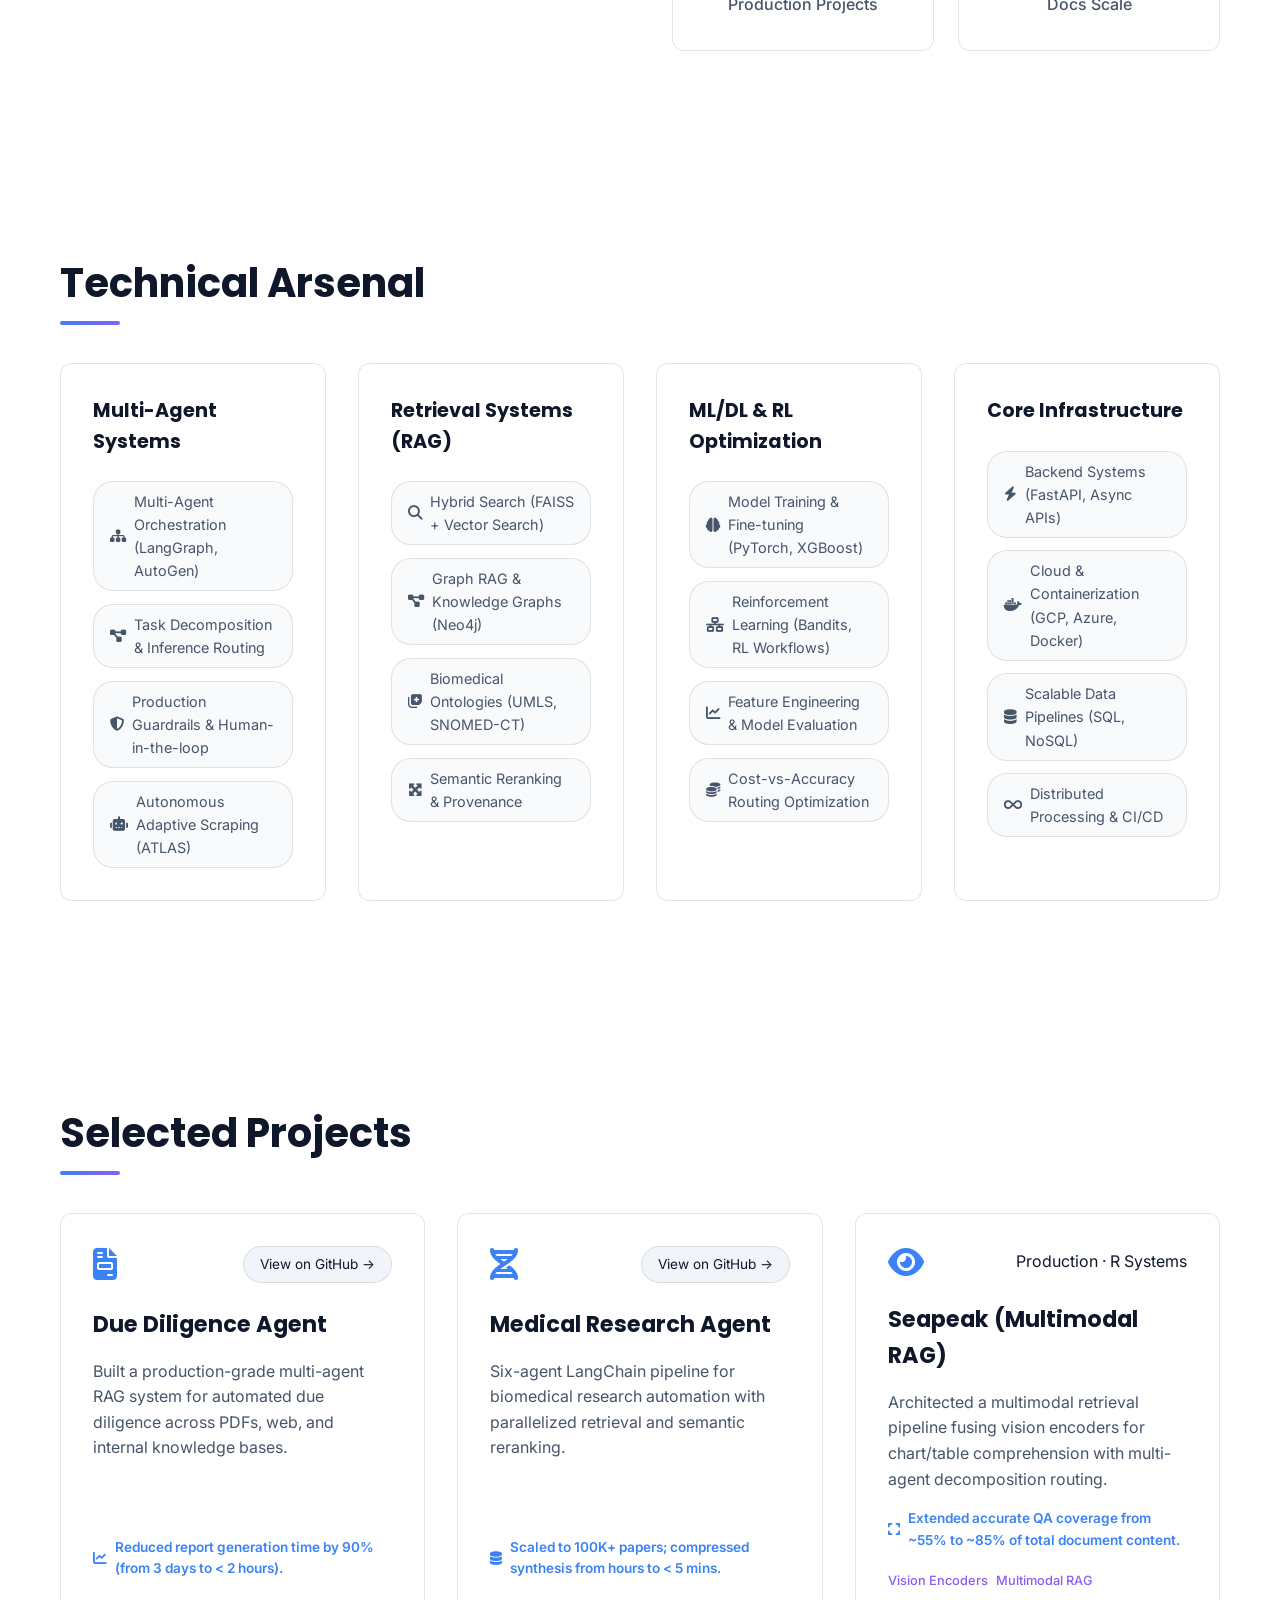
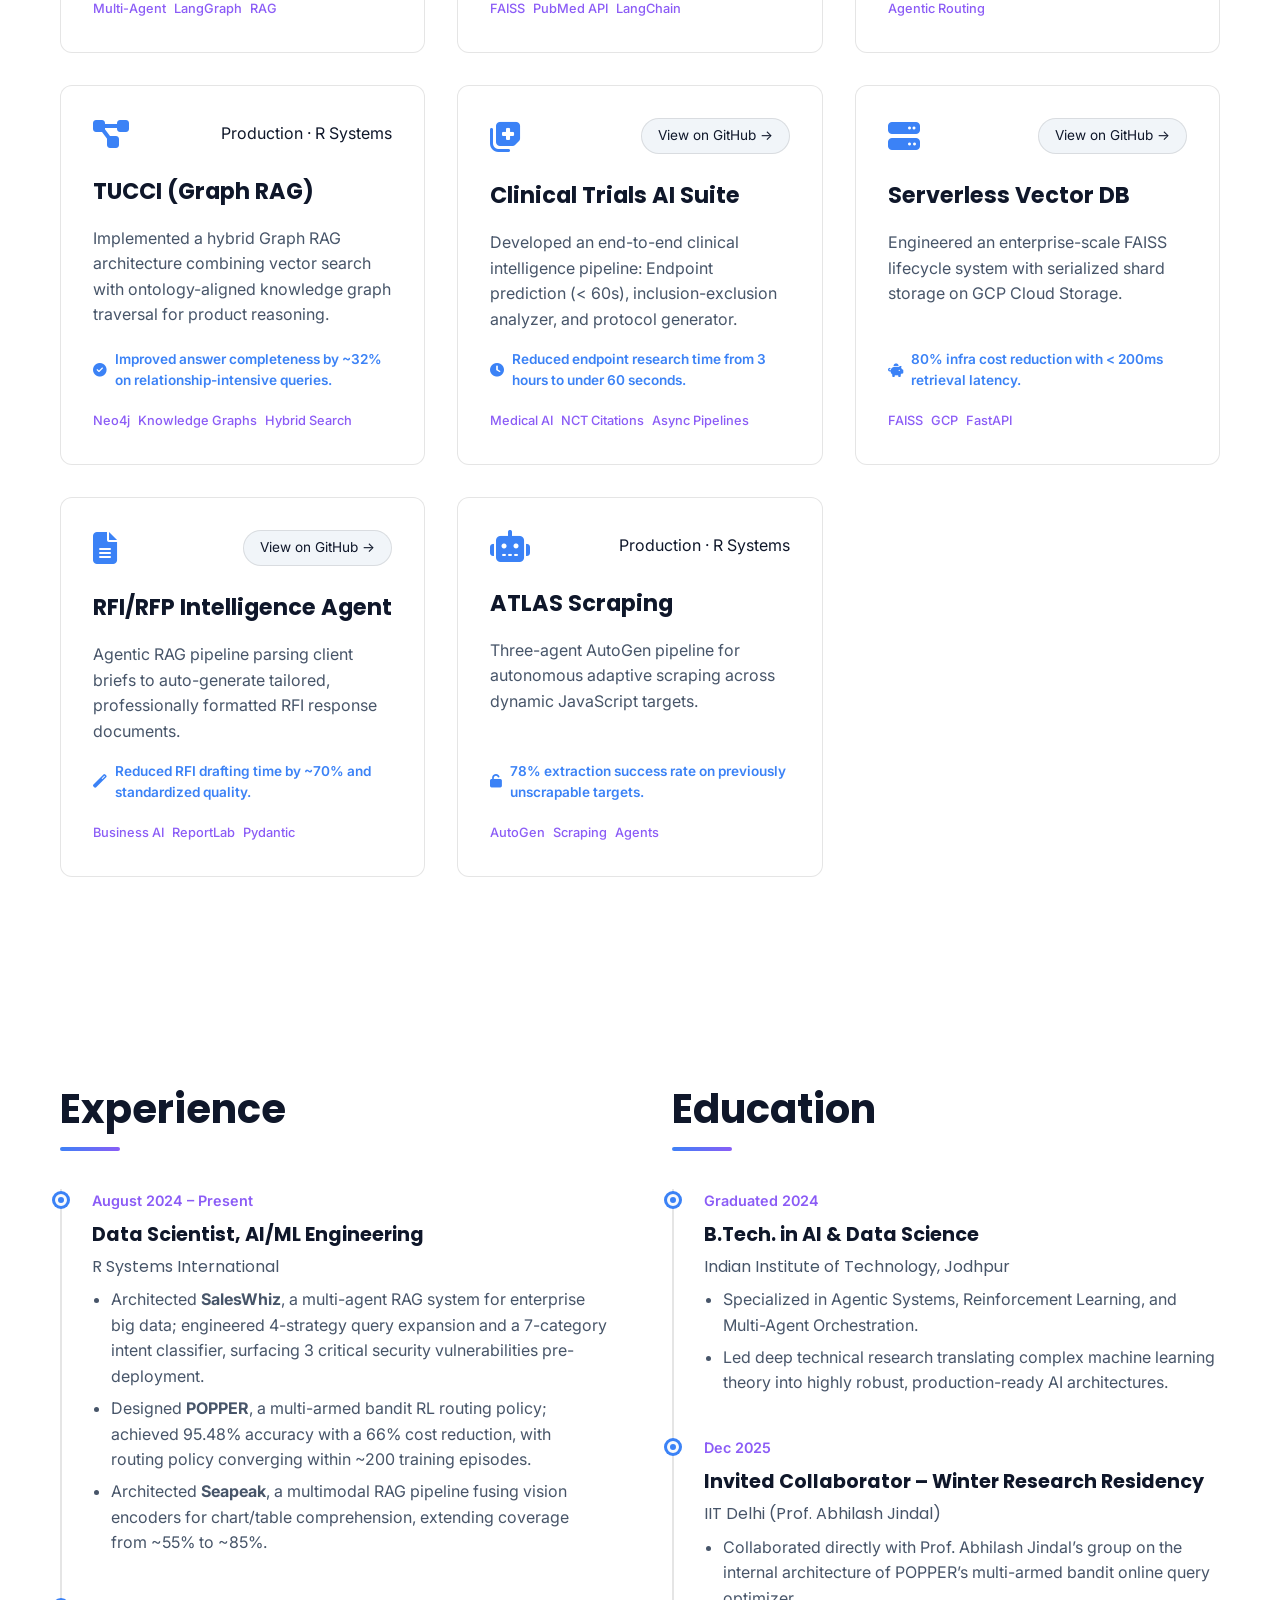
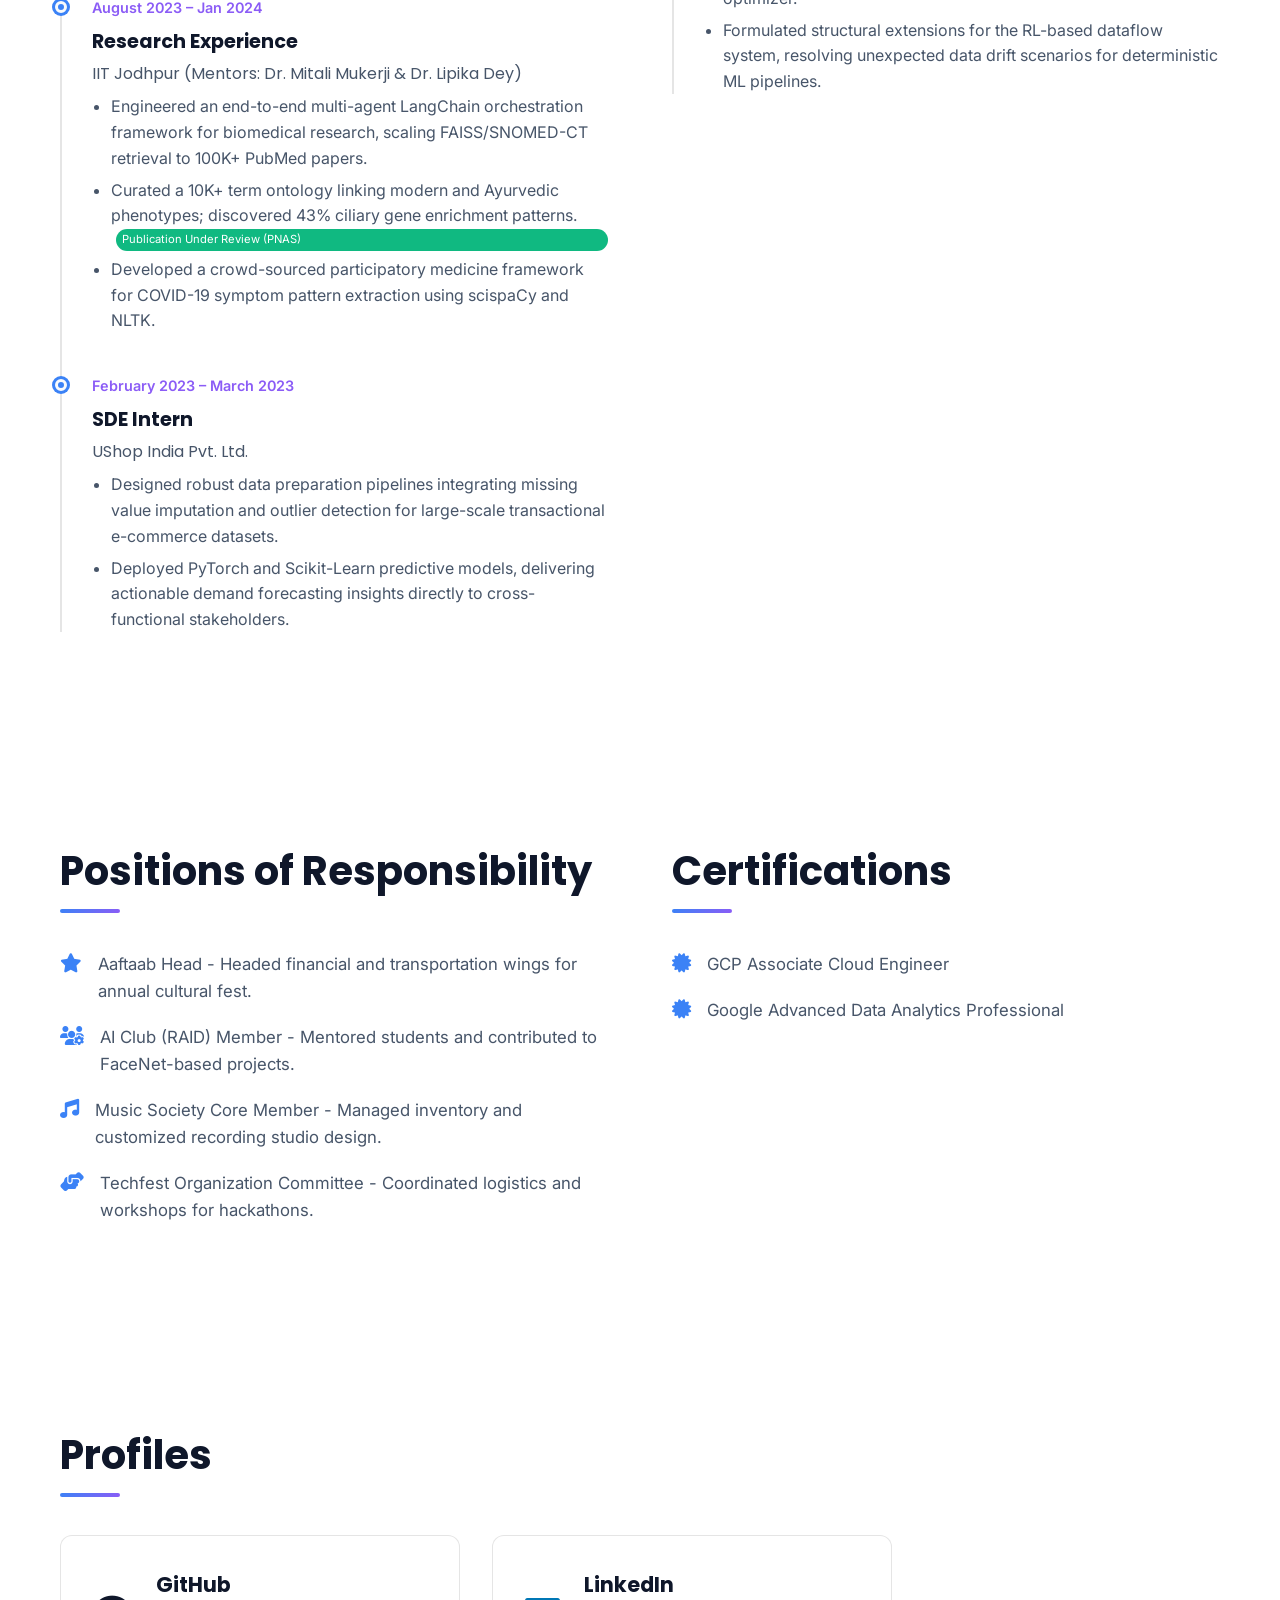
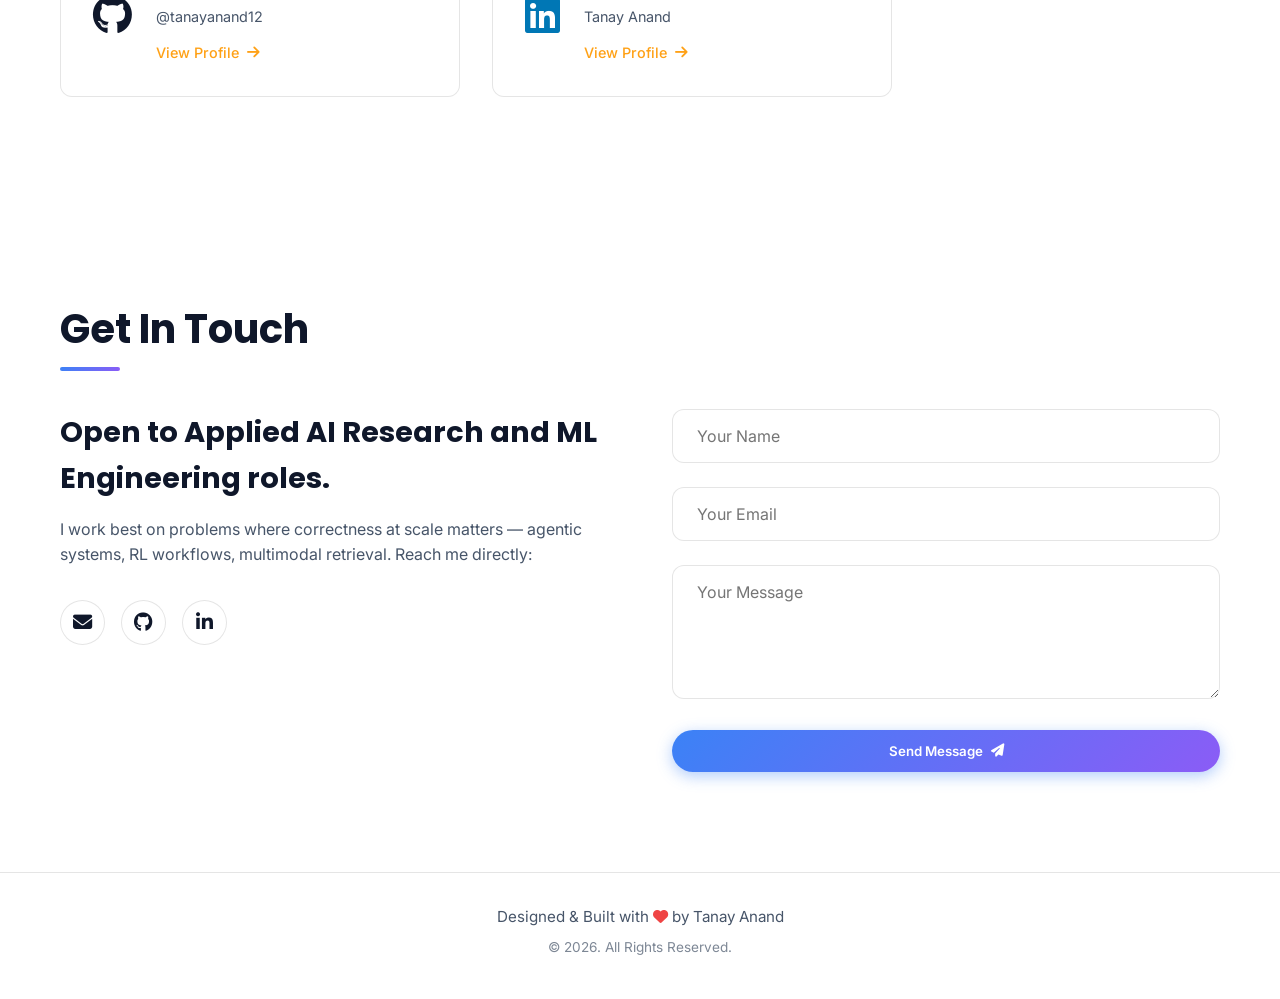
==== commit 37e7264d: "content: remove AI-tell phrases from hero, About, and Contact (#P1-5) Co-Authored-By: Claude Sonnet " ====
--- a/index.html
+++ b/index.html
@@ -70,7 +70,7 @@
                 <span class="greeting">Hi there, I'm</span>
                 <h1 class="name">Tanay Anand</h1>
                 <h2 class="title">Applied AI Researcher <span class="gradient-text">Agentic Systems</span> RL Workflows</h2>
-                <p class="bio">Architecting and deploying production-scale AI ecosystems. Developed multi-agent architectures that achieved a 35% retrieval precision boost and 66% cost reduction for enterprise document intelligence.</p>
+                <p class="bio">Building and deploying multi-agent systems at R Systems International — 95.48% entity extraction accuracy, 66% API cost reduction, 100K+ document scale. Researching agentic biomedical intelligence at IIT Jodhpur Ayurtech CoE.</p>
                 <div class="hero-metrics">
                     <span>95.48% Accuracy</span>
                     <span class="divider">|</span>
@@ -102,7 +102,7 @@
                 <div class="about-text">
                     <p><strong>The Determinism Specialist in Agentic AI.</strong> I architect production-grade Agentic RAG and Reinforcement Learning workflows that bridge the gap between research and enterprise scale.</p>
                     <p>At R Systems International, I've engineered systems delivering <strong>35% retrieval boosts</strong> and <strong>66% API cost reductions</strong>. My work focuses on <strong>eliminating silent data failures</strong> at scale—building autonomous, self-correcting pipelines that handle <strong>100K+ documents</strong> with traceable provenance and high deterministic accuracy.</p>
-                    <p>I am passionate about solving the industry challenge of making non-deterministic AI outputs reliable, safe, and production-ready for mission-critical enterprise applications.</p>
+                    <p>The consistent thread across all of it: building systems where correctness is non-negotiable and failures surface explicitly rather than silently.</p>
                 </div>
                 <div class="about-stats">
                     <div class="stat-card">
@@ -464,8 +464,8 @@
             <h2 class="section-title">Get In Touch</h2>
             <div class="contact-container">
                 <div class="contact-info">
-                    <h3>Let's build something amazing together!</h3>
-                    <p>I'm currently open for new opportunities in Applied AI and Agentic Systems. Feel free to reach out via email or connect with me on LinkedIn.</p>
+                    <h3>Open to Applied AI Research and ML Engineering roles.</h3>
+                    <p>I work best on problems where correctness at scale matters — agentic systems, RL workflows, multimodal retrieval. Reach me directly:</p>
 
                     <div class="social-links">
                         <a href="mailto:tanay.anand12@gmail.com" aria-label="Email" class="social-icon"><i class="fas fa-envelope"></i></a>
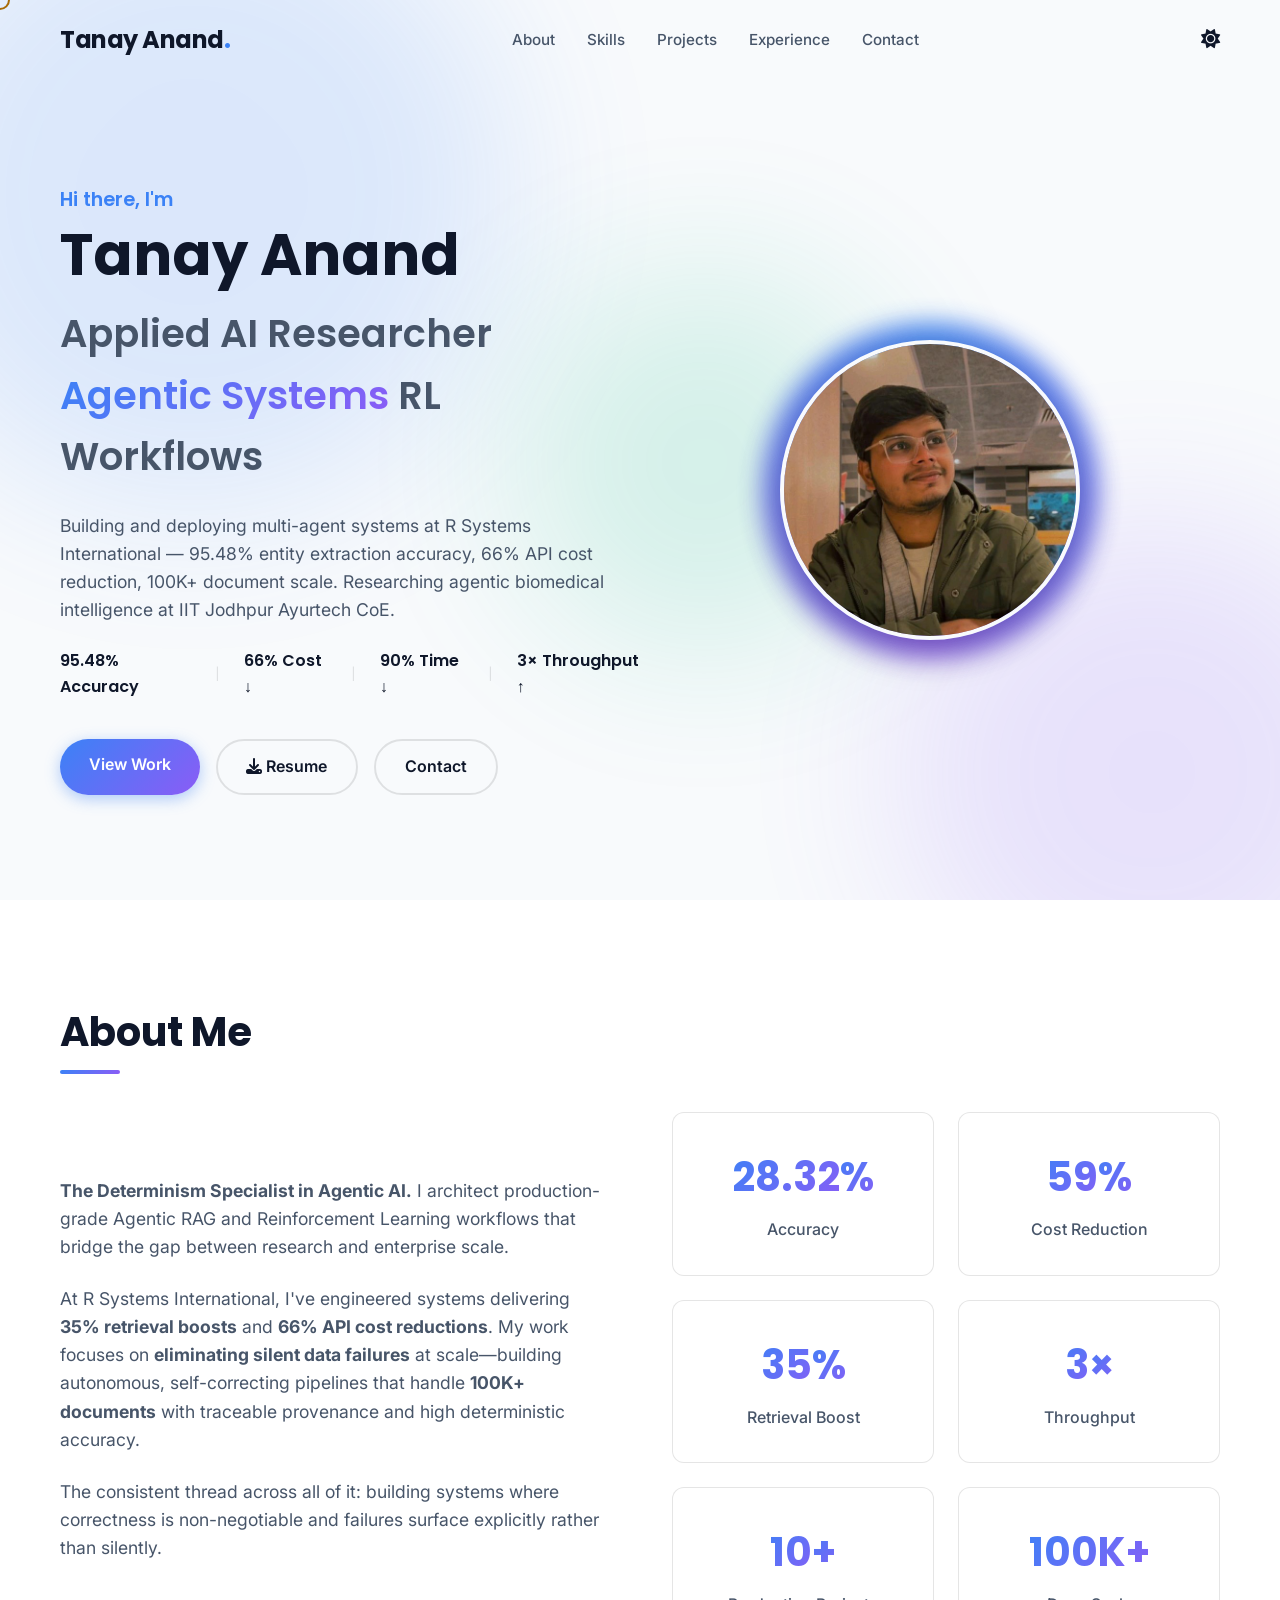
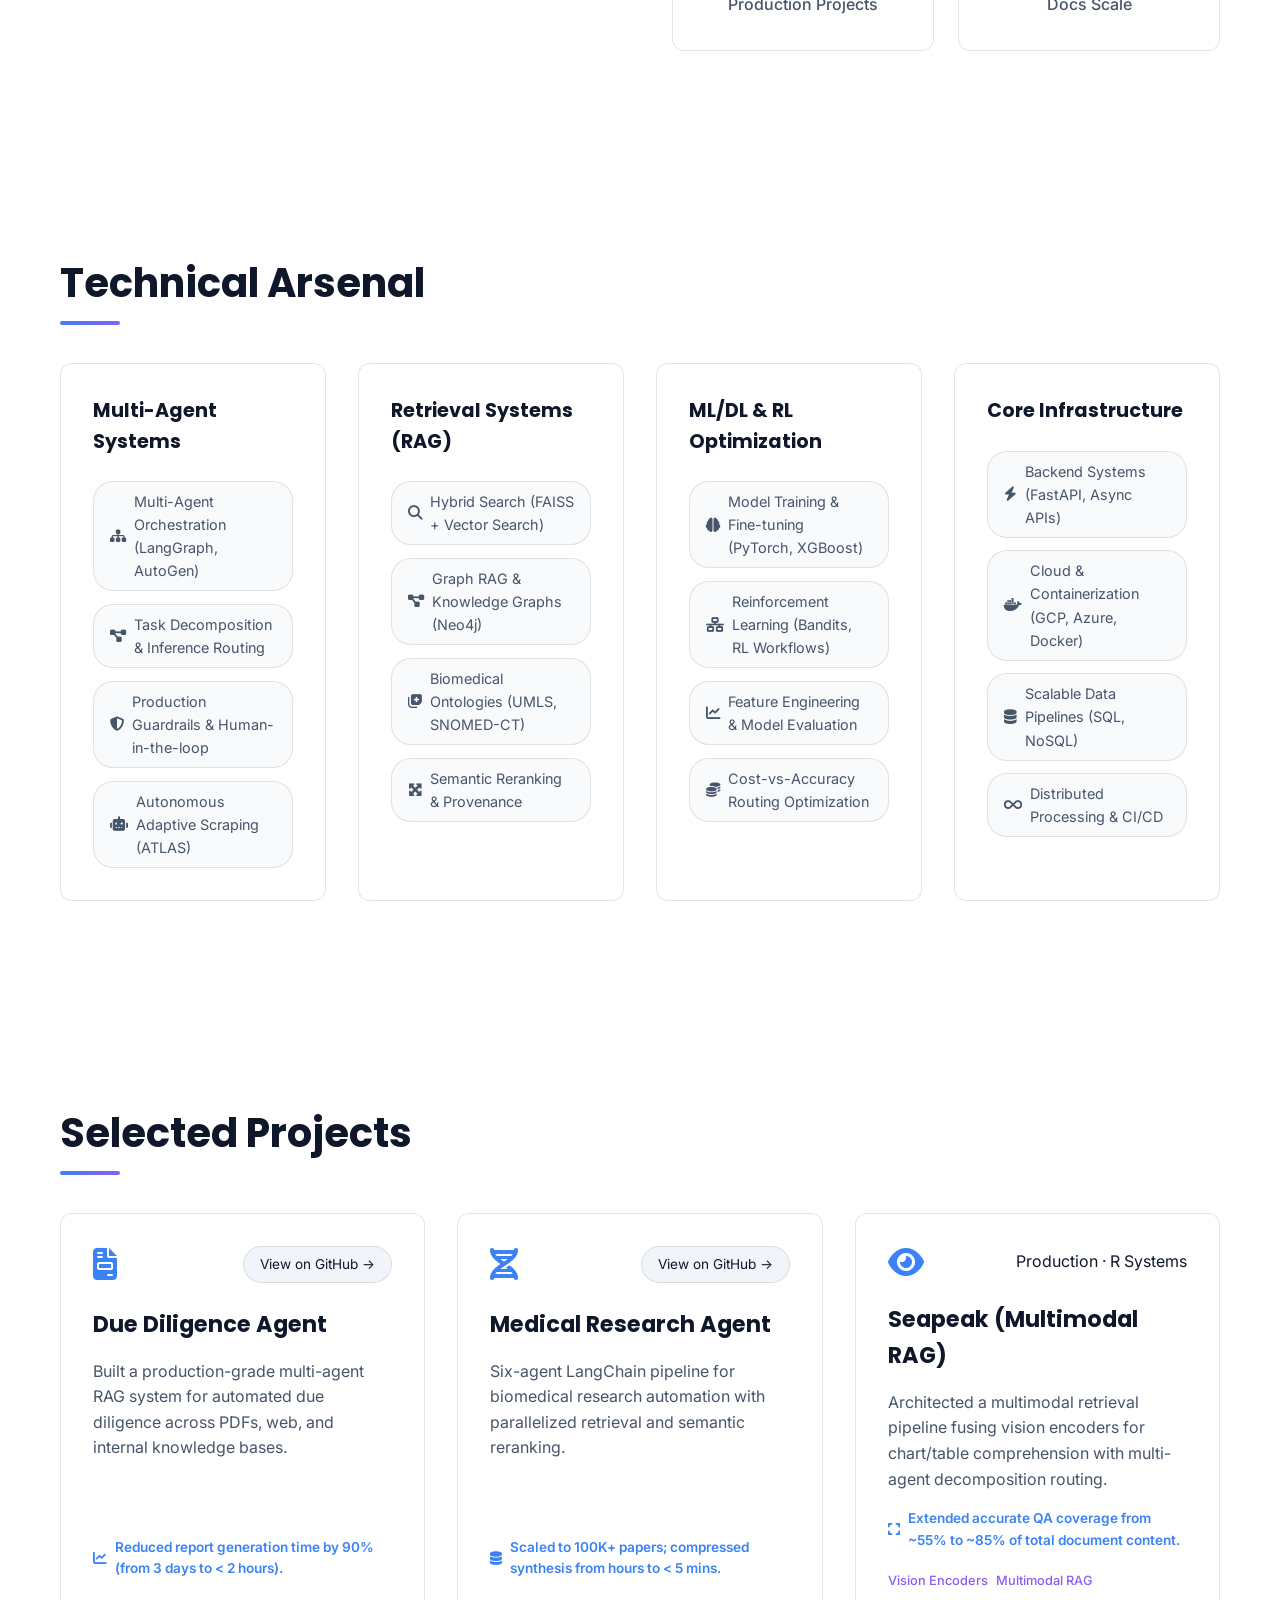
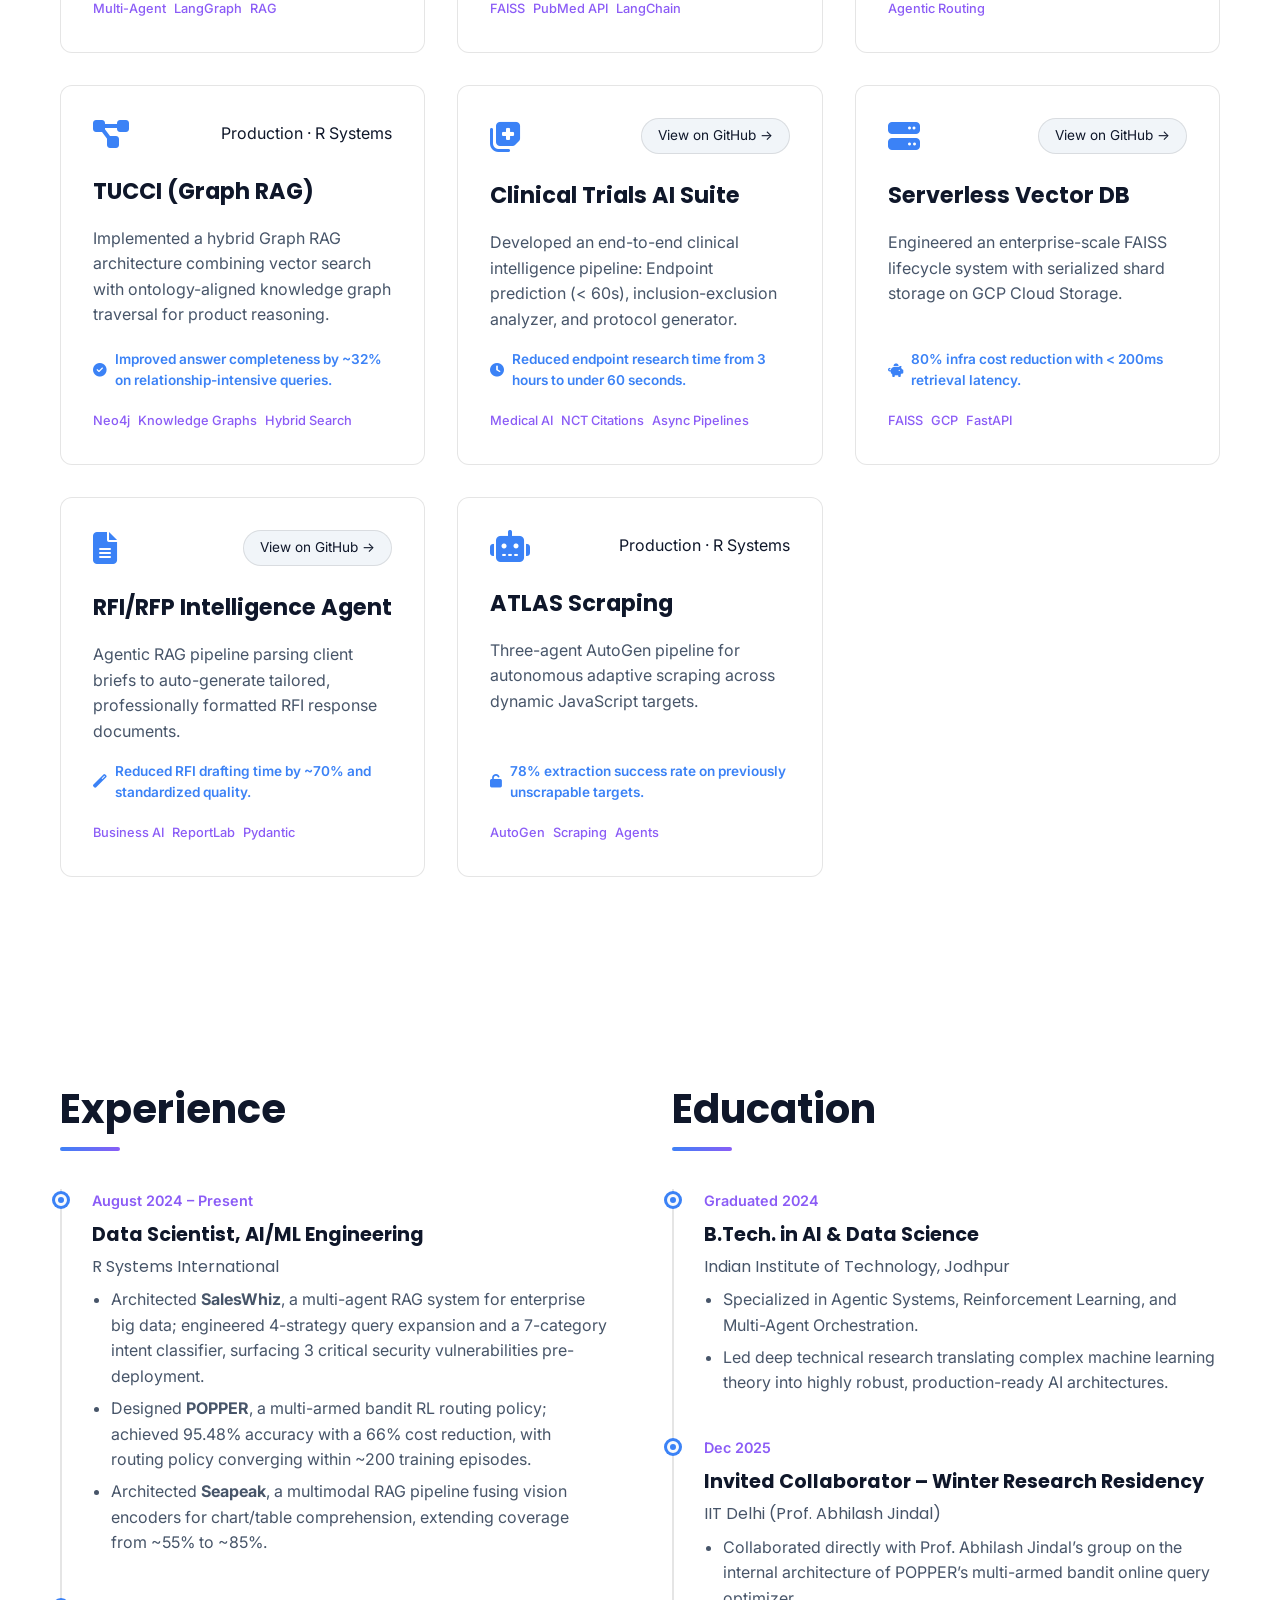
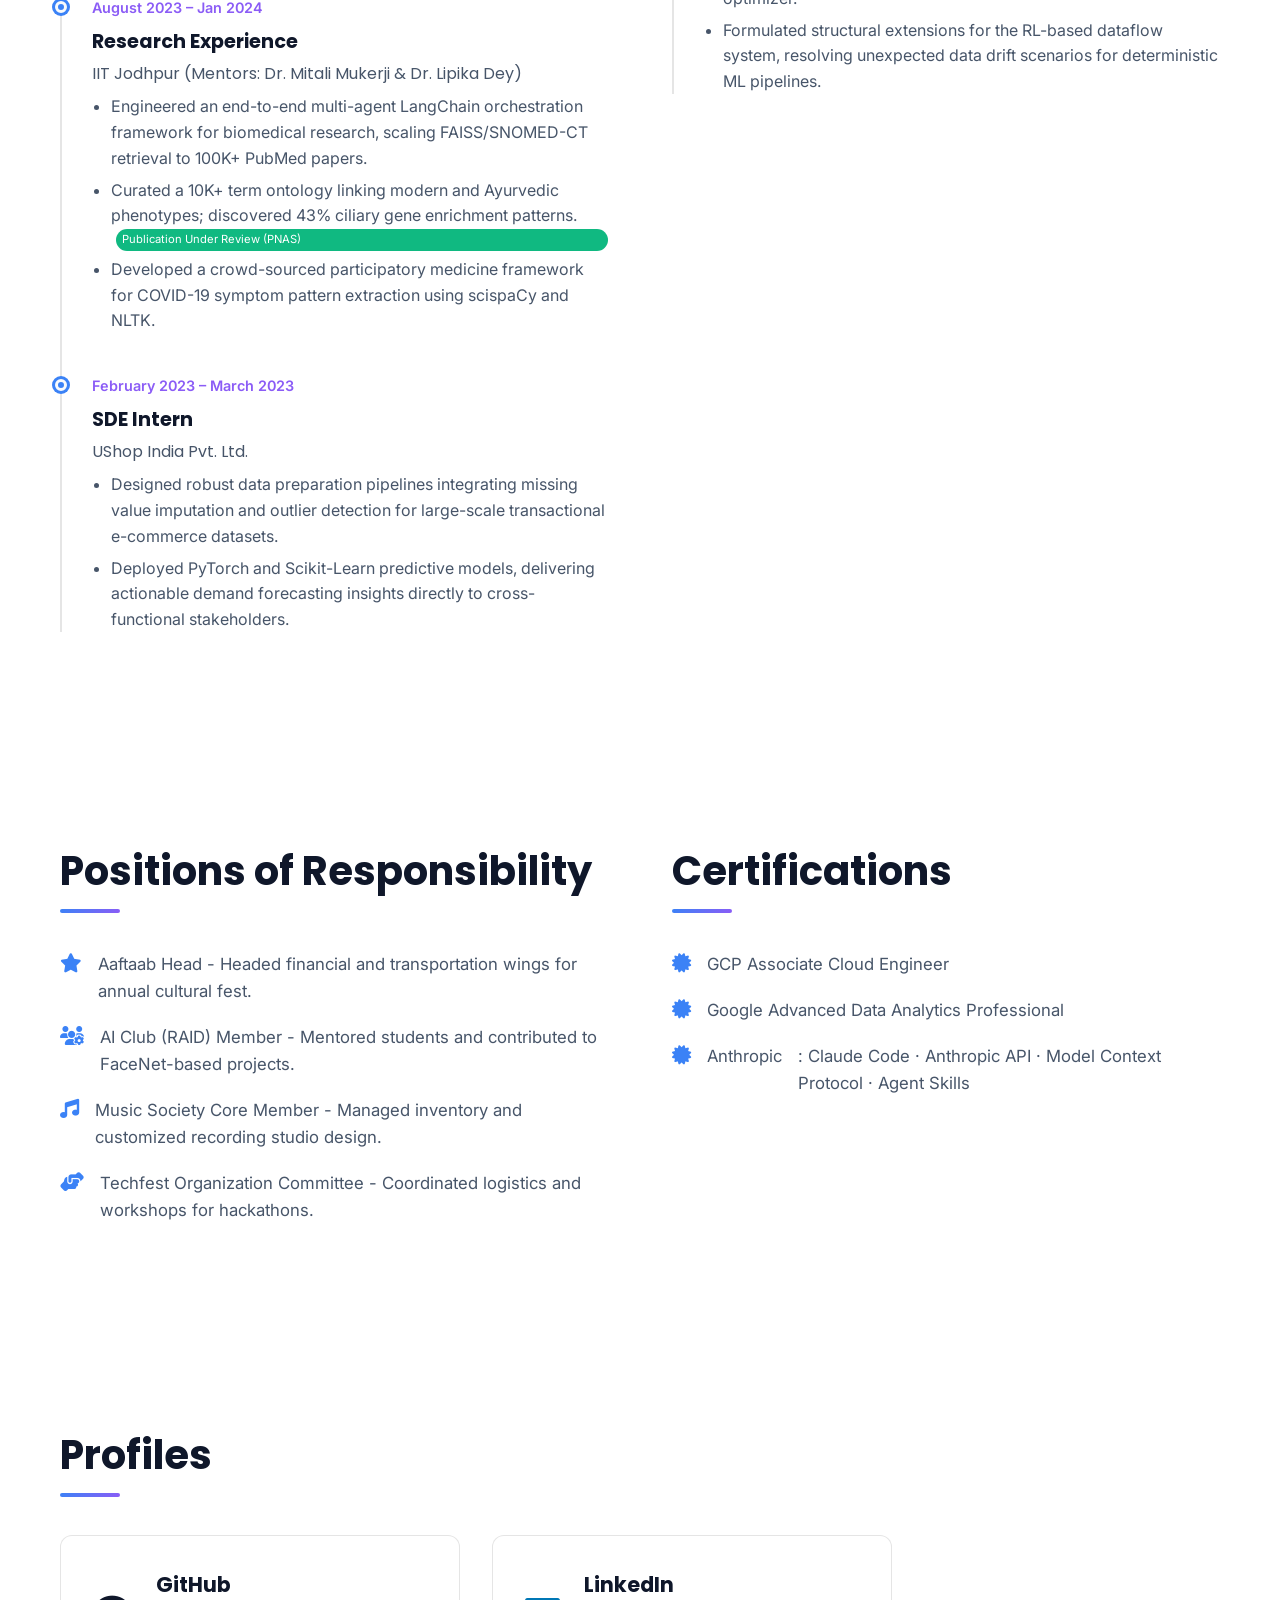
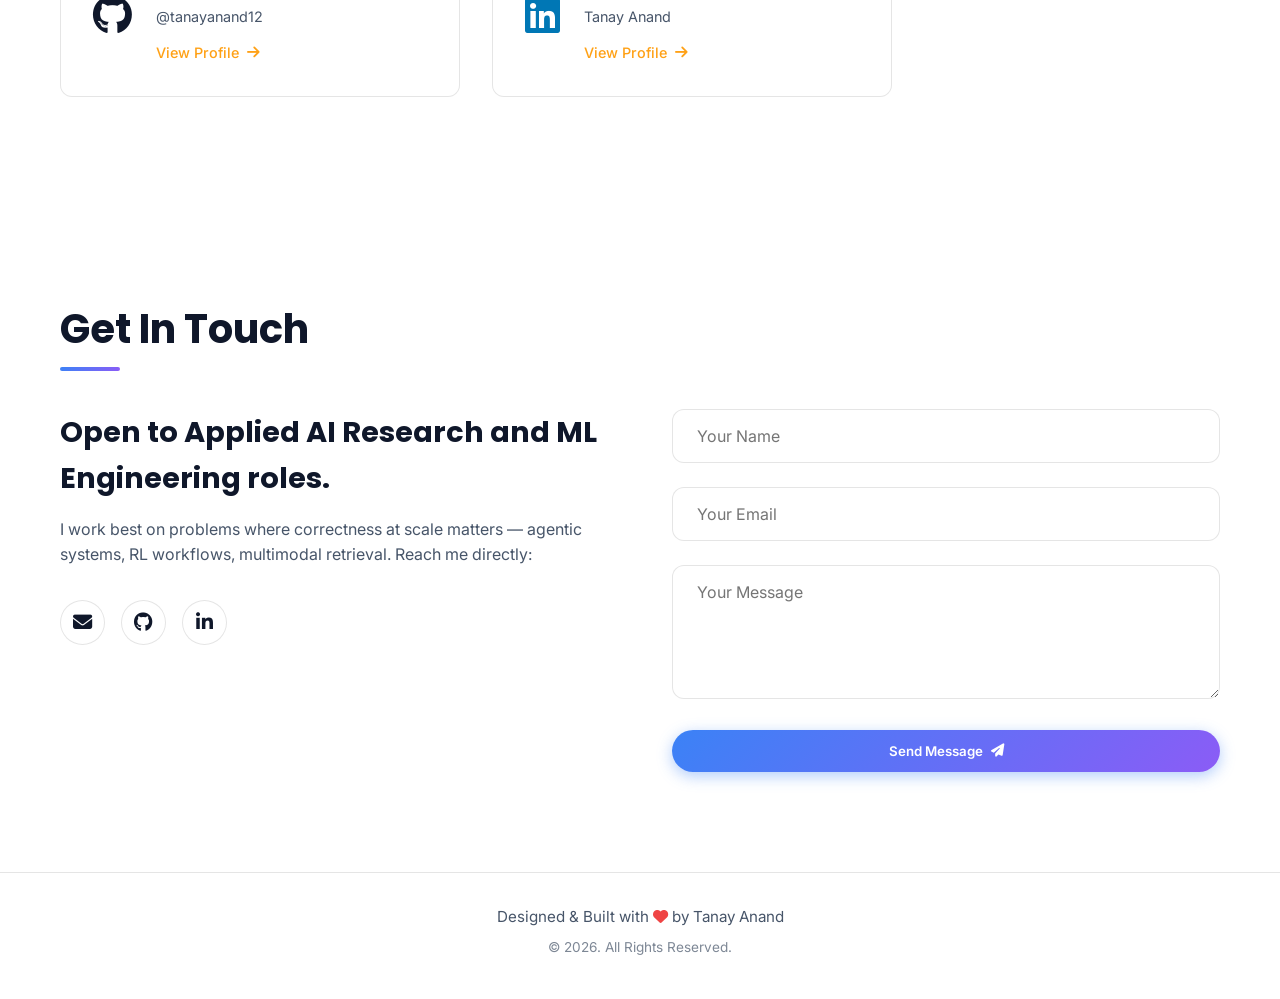
==== commit d649e5c3: "content: add Anthropic certs and link GCP in Certifications (#P1-6) Co-Authored-By: Claude Sonnet 4." ====
--- a/index.html
+++ b/index.html
@@ -425,8 +425,9 @@
                 <div class="certifications">
                     <h2 class="section-title">Certifications</h2>
                     <ul class="icon-list">
-                        <li><i class="fas fa-certificate"></i> GCP Associate Cloud Engineer</li>
+                        <li><i class="fas fa-certificate"></i> <a href="https://google.accredible.com/f2381953-9d0c-491a-a924-a49037e5af79" target="_blank">GCP Associate Cloud Engineer</a></li>
                         <li><i class="fas fa-certificate"></i> Google Advanced Data Analytics Professional</li>
+                        <li><i class="fas fa-certificate"></i> <a href="https://drive.google.com/drive/folders/16eyNhAwTcGFBUgzrfvEUDPczu5SCD2XY?usp=drive_link" target="_blank">Anthropic</a>: Claude Code · Anthropic API · Model Context Protocol · Agent Skills</li>
                     </ul>
                 </div>
             </div>
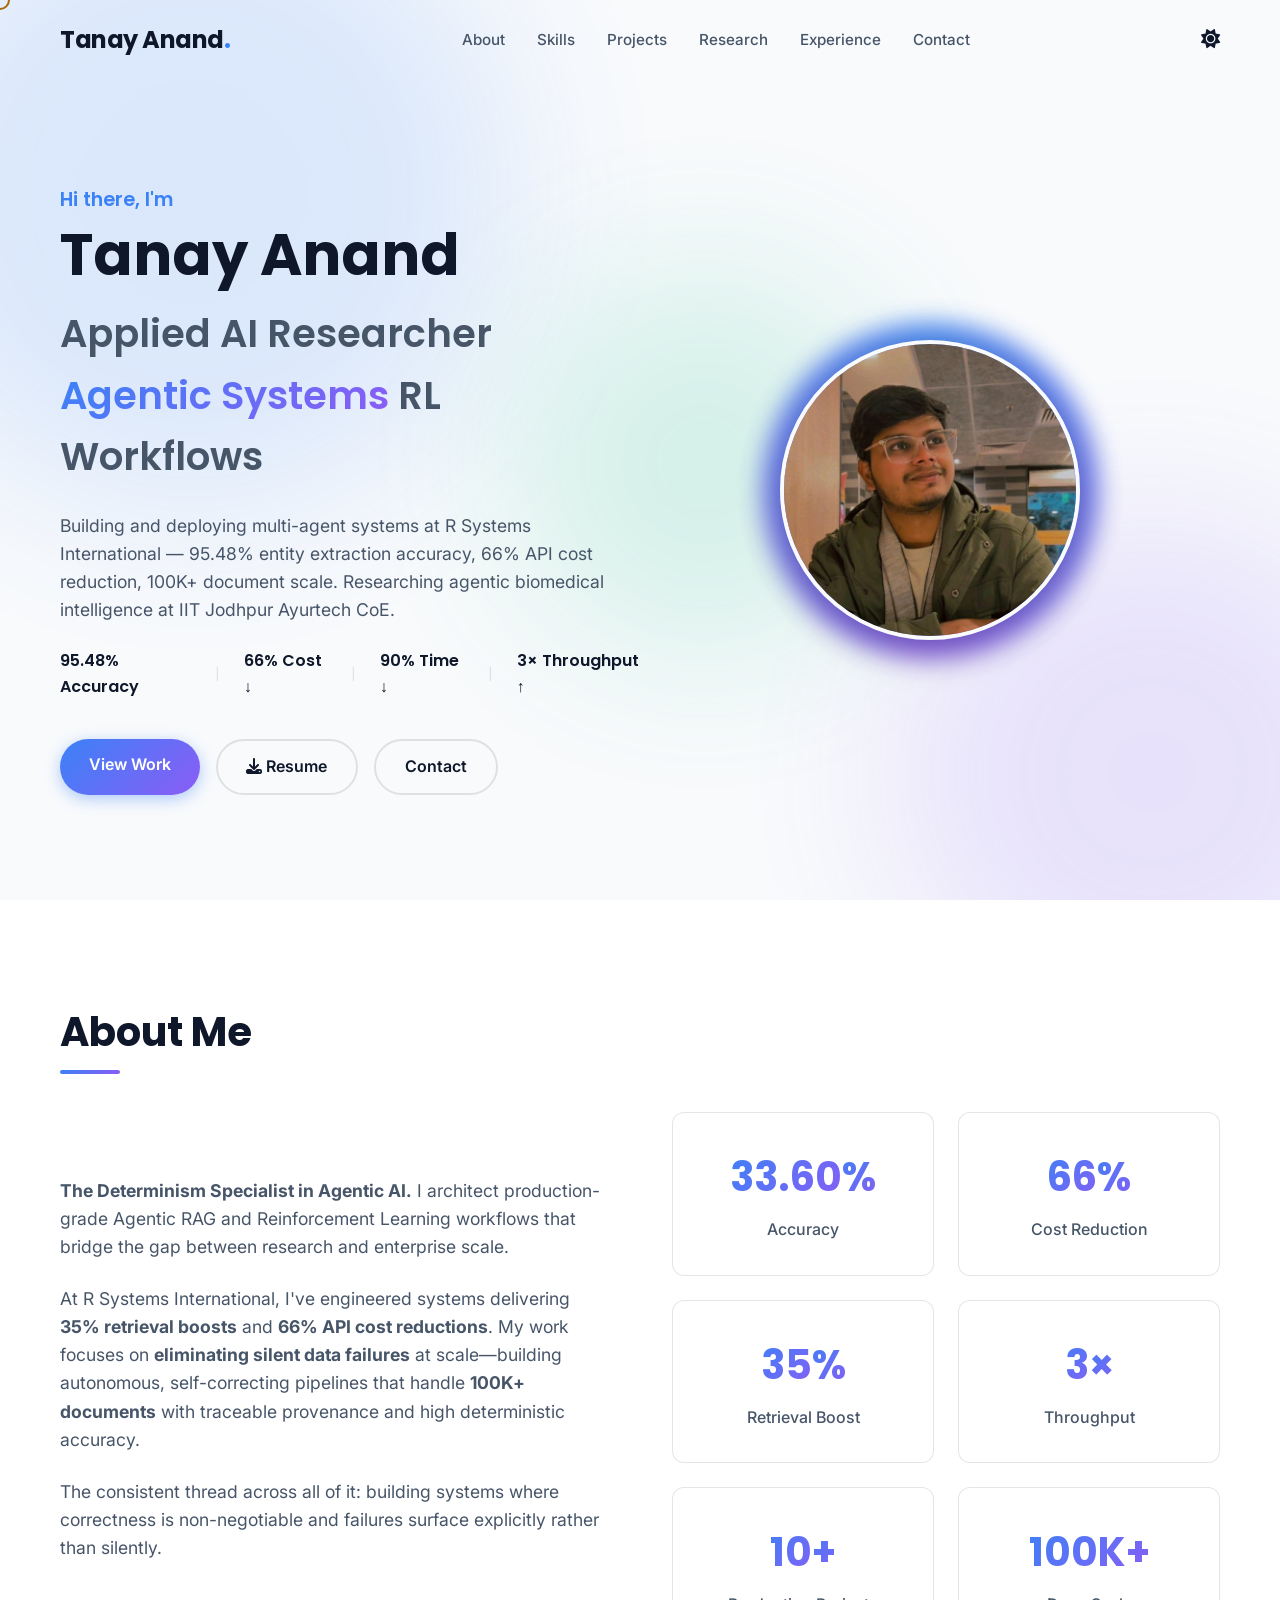
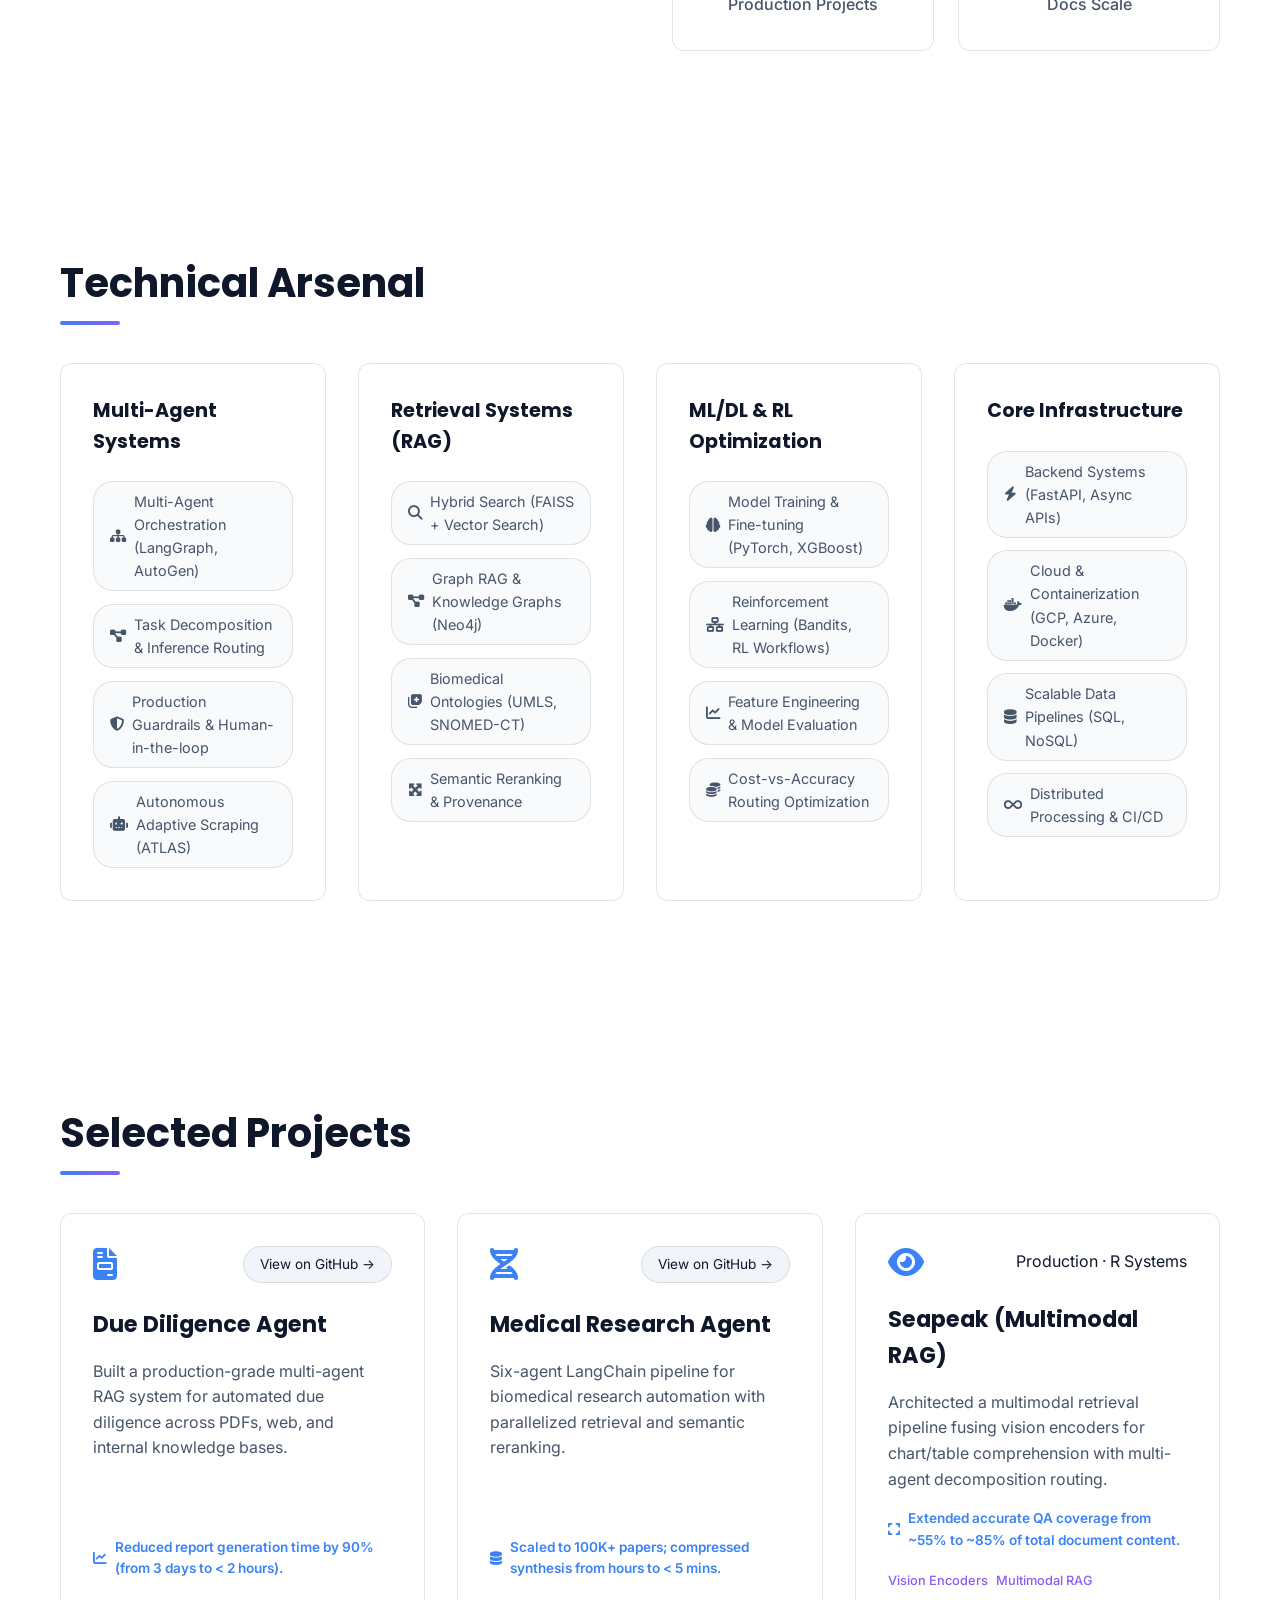
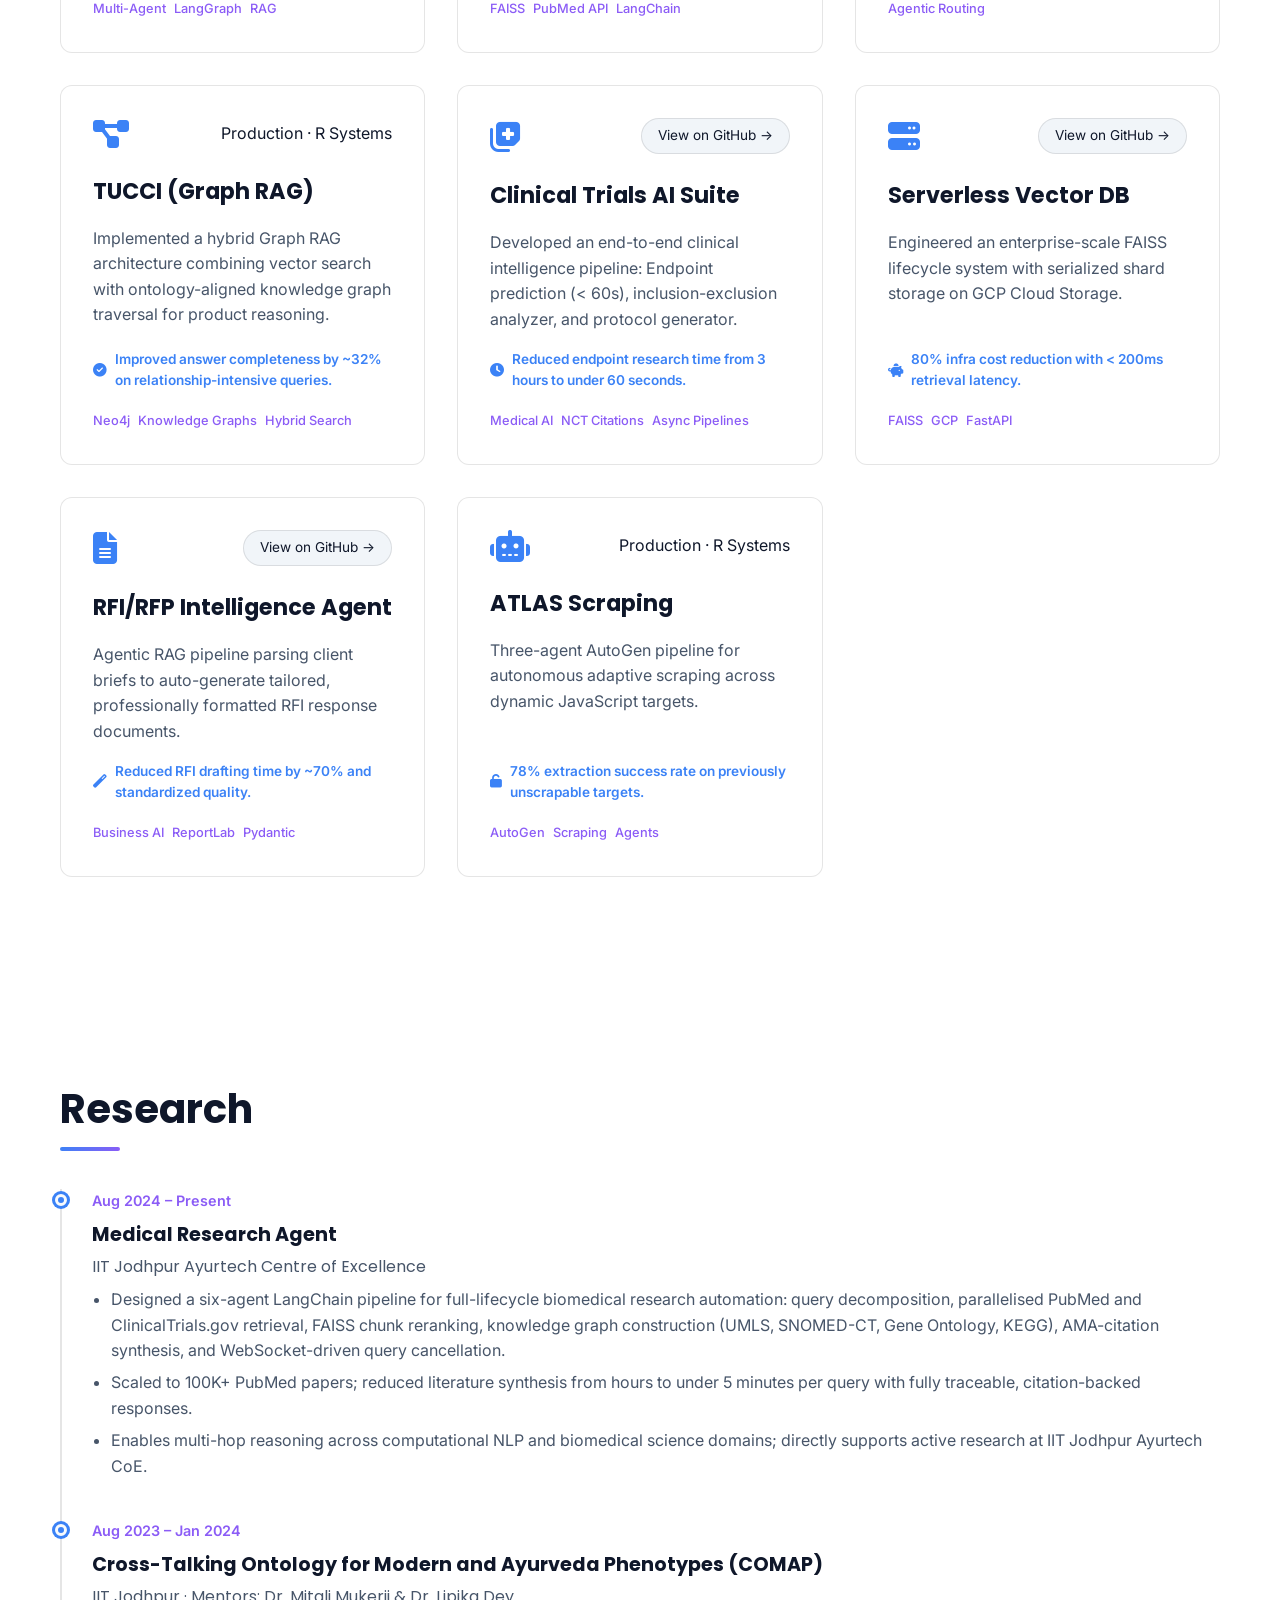
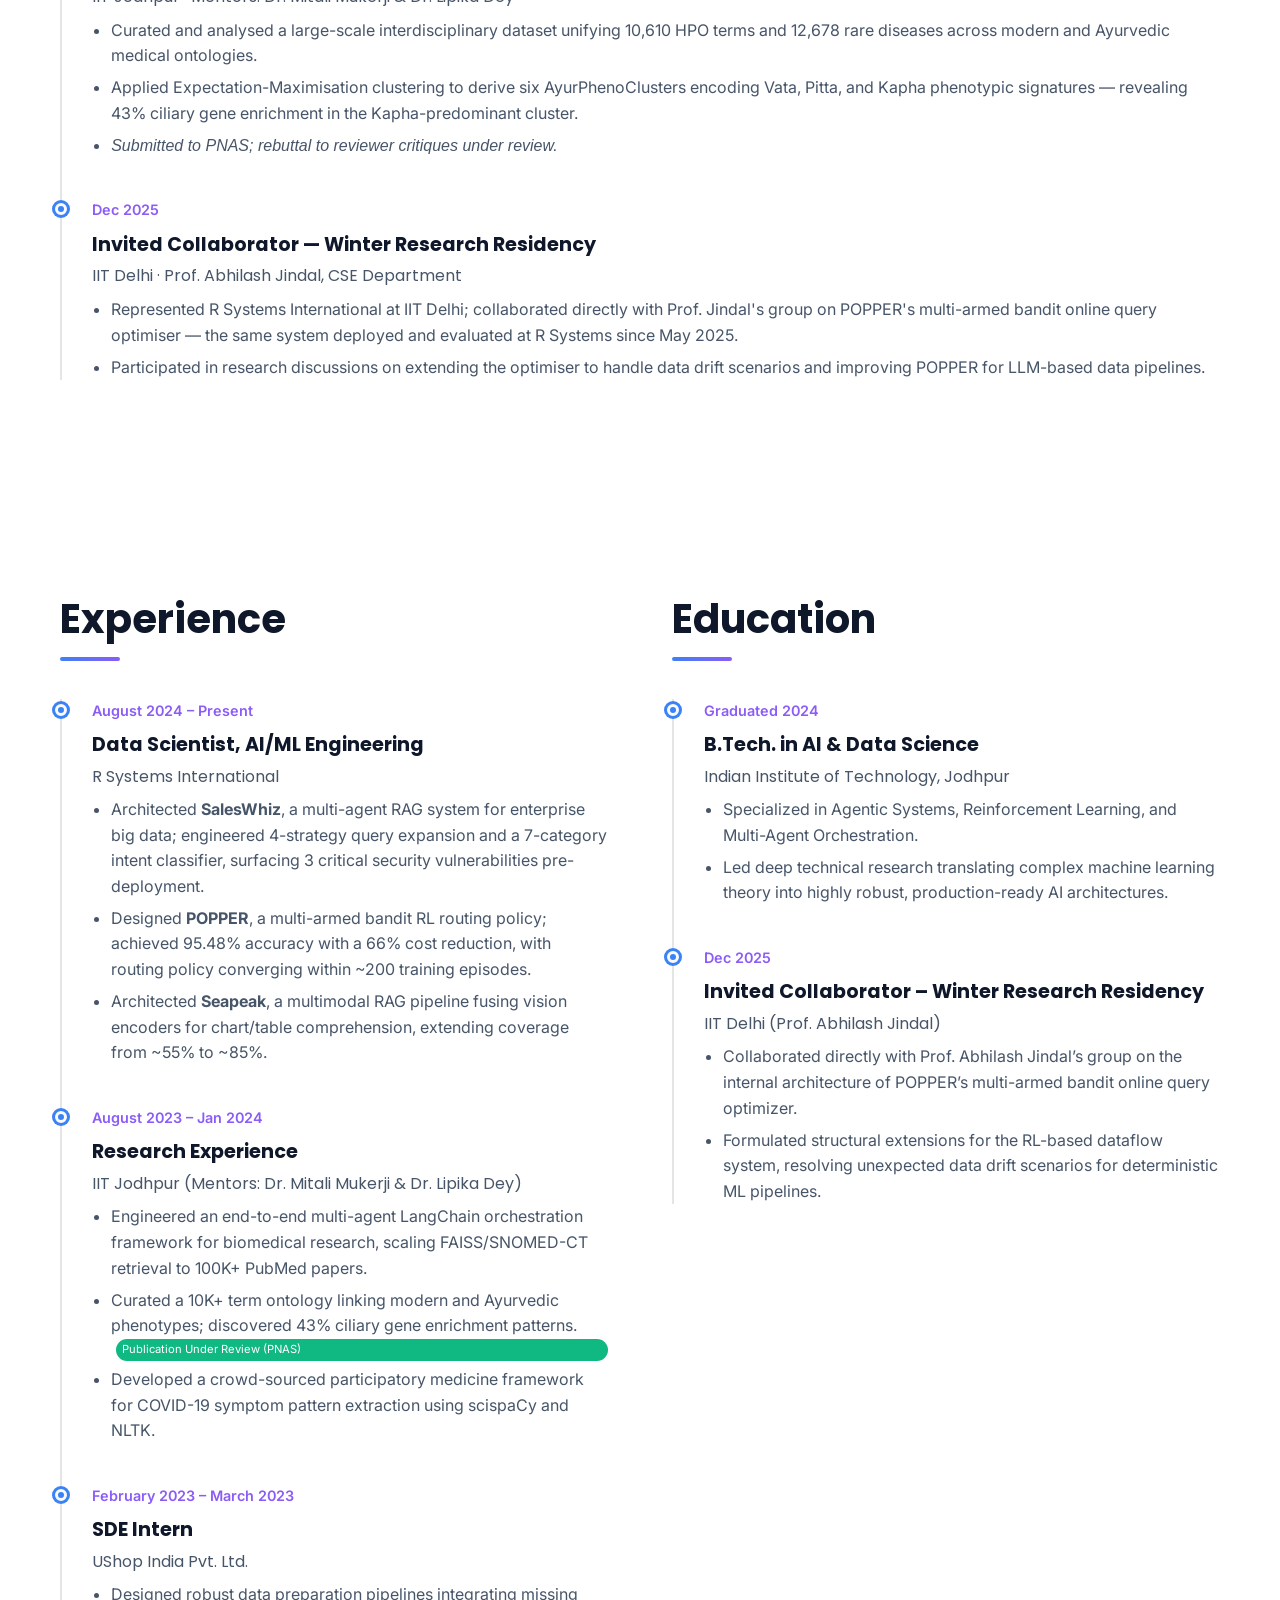
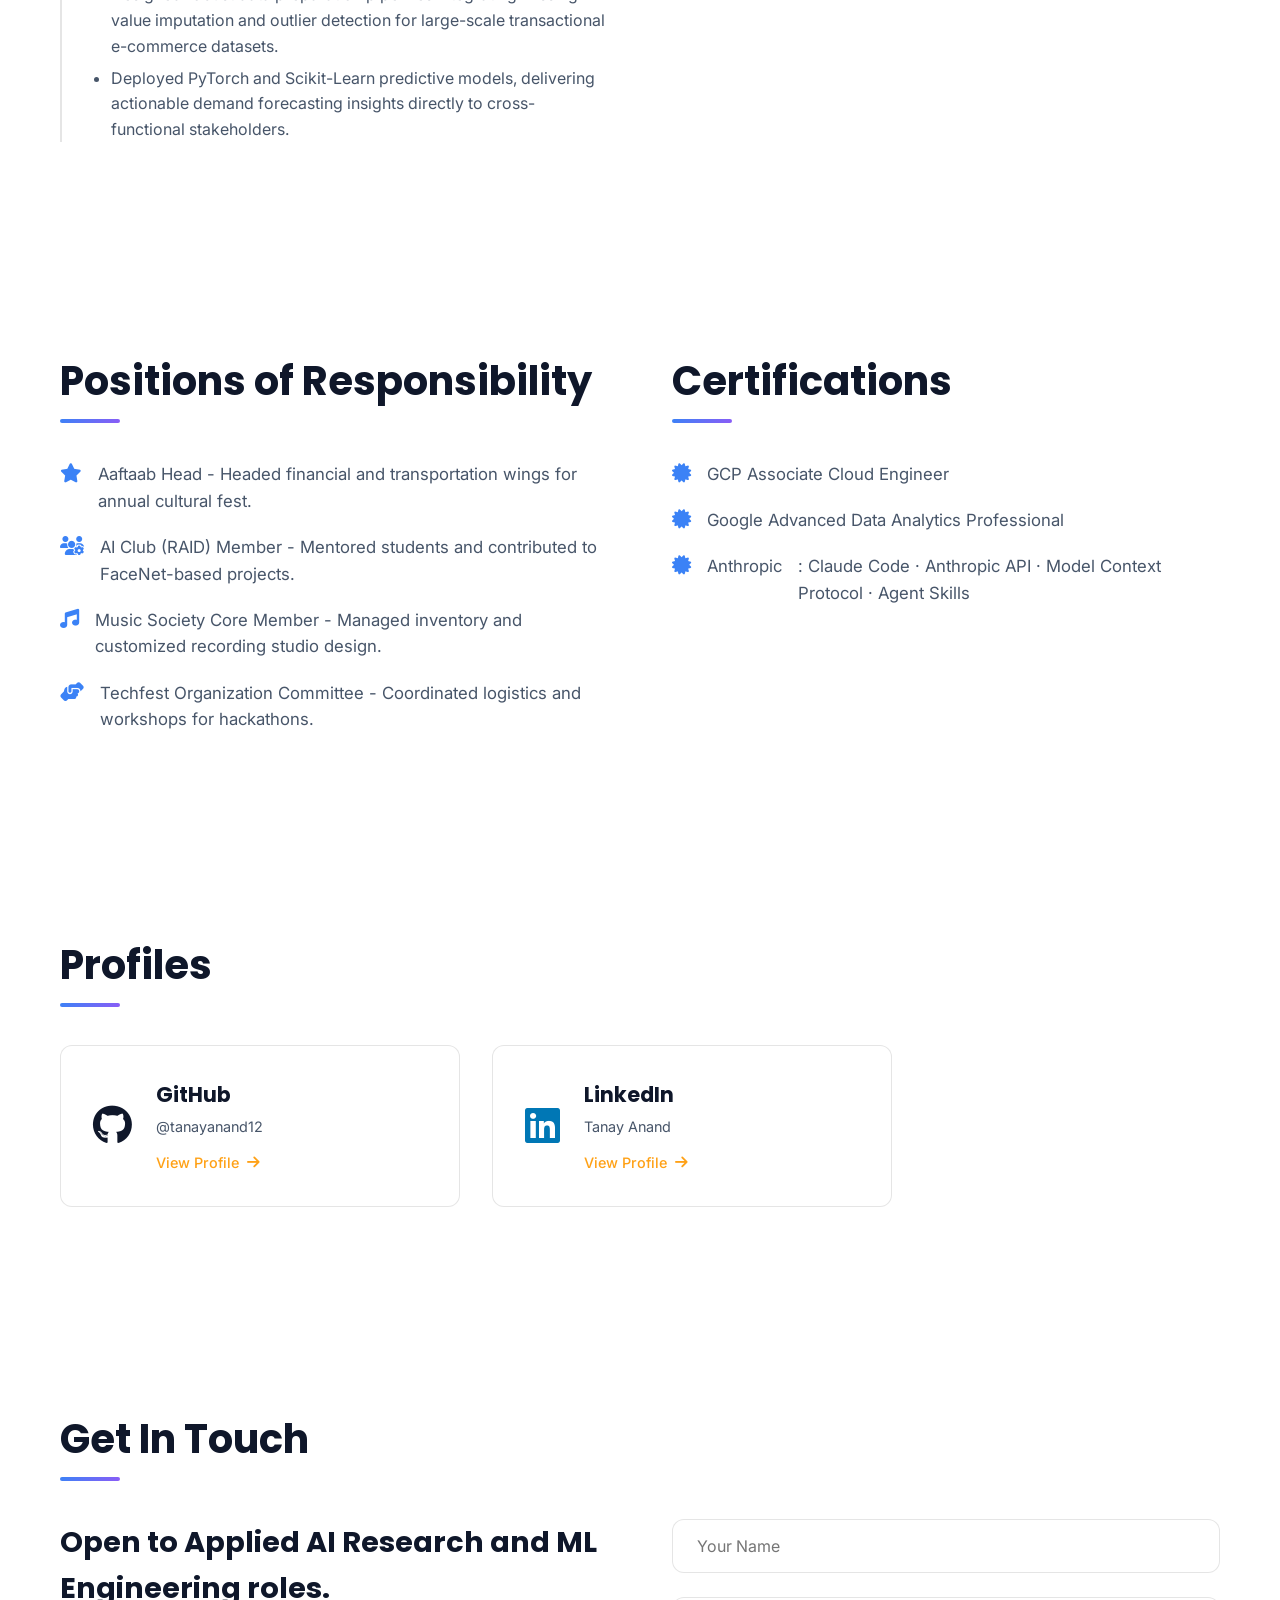
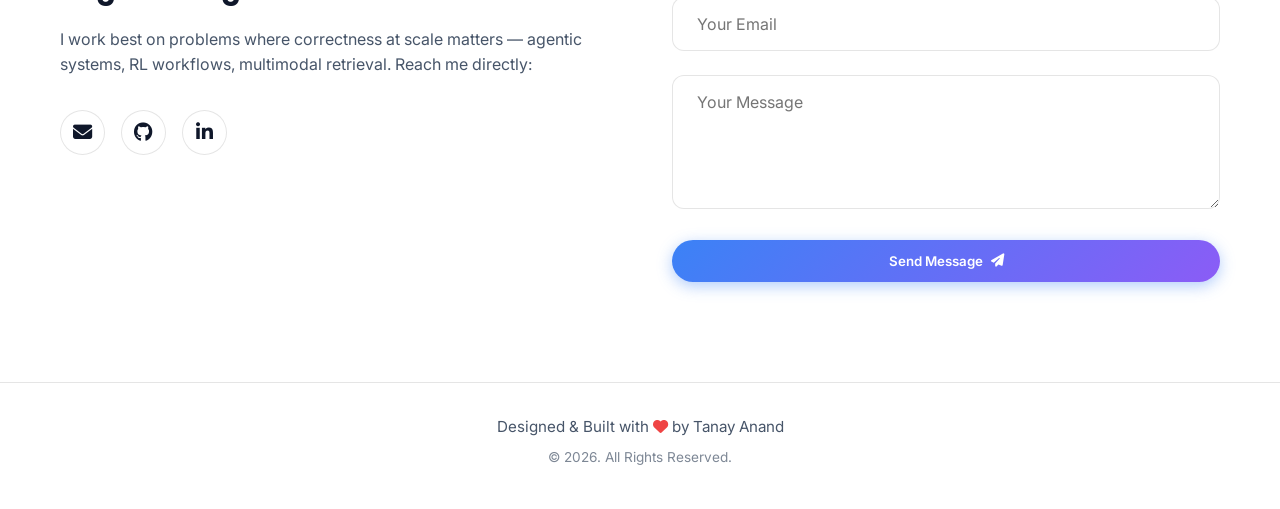
==== commit 2fe967e4: "feat: add Research section above Experience (#P1-4) Co-Authored-By: Claude Sonnet 4.6 <noreply@anthr" ====
--- a/index.html
+++ b/index.html
@@ -49,6 +49,7 @@
                 <li><a href="#about">About</a></li>
                 <li><a href="#skills">Skills</a></li>
                 <li><a href="#projects">Projects</a></li>
+                <li><a href="#research">Research</a></li>
                 <li><a href="#experience">Experience</a></li>
                 <li><a href="#contact">Contact</a></li>
             </ul>
@@ -342,6 +343,55 @@
             </div>
         </section>
 
+        <!-- Research Section -->
+        <section id="research" class="section experience-section reveal">
+            <div class="container">
+                <h2 class="section-title">Research</h2>
+                <div class="timeline-container">
+                    <div class="timeline-column">
+                        <div class="timeline">
+
+                            <div class="timeline-item">
+                                <div class="timeline-dot"></div>
+                                <div class="timeline-date">Aug 2024 – Present</div>
+                                <h3 class="timeline-title">Medical Research Agent</h3>
+                                <h4 class="timeline-subtitle">IIT Jodhpur Ayurtech Centre of Excellence</h4>
+                                <ul style="color: var(--text-secondary); margin-left: 1.2rem; margin-top: 0.5rem; line-height: 1.6; list-style-type: disc;">
+                                    <li style="margin-bottom: 0.4rem;">Designed a six-agent LangChain pipeline for full-lifecycle biomedical research automation: query decomposition, parallelised PubMed and ClinicalTrials.gov retrieval, FAISS chunk reranking, knowledge graph construction (UMLS, SNOMED-CT, Gene Ontology, KEGG), AMA-citation synthesis, and WebSocket-driven query cancellation.</li>
+                                    <li style="margin-bottom: 0.4rem;">Scaled to 100K+ PubMed papers; reduced literature synthesis from hours to under 5 minutes per query with fully traceable, citation-backed responses.</li>
+                                    <li style="margin-bottom: 0.4rem;">Enables multi-hop reasoning across computational NLP and biomedical science domains; directly supports active research at IIT Jodhpur Ayurtech CoE.</li>
+                                </ul>
+                            </div>
+
+                            <div class="timeline-item">
+                                <div class="timeline-dot"></div>
+                                <div class="timeline-date">Aug 2023 – Jan 2024</div>
+                                <h3 class="timeline-title">Cross-Talking Ontology for Modern and Ayurveda Phenotypes (COMAP)</h3>
+                                <h4 class="timeline-subtitle">IIT Jodhpur · Mentors: Dr. Mitali Mukerji &amp; Dr. Lipika Dey</h4>
+                                <ul style="color: var(--text-secondary); margin-left: 1.2rem; margin-top: 0.5rem; line-height: 1.6; list-style-type: disc;">
+                                    <li style="margin-bottom: 0.4rem;">Curated and analysed a large-scale interdisciplinary dataset unifying 10,610 HPO terms and 12,678 rare diseases across modern and Ayurvedic medical ontologies.</li>
+                                    <li style="margin-bottom: 0.4rem;">Applied Expectation-Maximisation clustering to derive six AyurPhenoClusters encoding Vata, Pitta, and Kapha phenotypic signatures — revealing 43% ciliary gene enrichment in the Kapha-predominant cluster.</li>
+                                    <li style="margin-bottom: 0.4rem;"><em>Submitted to PNAS; rebuttal to reviewer critiques under review.</em></li>
+                                </ul>
+                            </div>
+
+                            <div class="timeline-item">
+                                <div class="timeline-dot"></div>
+                                <div class="timeline-date">Dec 2025</div>
+                                <h3 class="timeline-title">Invited Collaborator — Winter Research Residency</h3>
+                                <h4 class="timeline-subtitle">IIT Delhi · Prof. Abhilash Jindal, CSE Department</h4>
+                                <ul style="color: var(--text-secondary); margin-left: 1.2rem; margin-top: 0.5rem; line-height: 1.6; list-style-type: disc;">
+                                    <li style="margin-bottom: 0.4rem;">Represented R Systems International at IIT Delhi; collaborated directly with Prof. Jindal's group on POPPER's multi-armed bandit online query optimiser — the same system deployed and evaluated at R Systems since May 2025.</li>
+                                    <li style="margin-bottom: 0.4rem;">Participated in research discussions on extending the optimiser to handle data drift scenarios and improving POPPER for LLM-based data pipelines.</li>
+                                </ul>
+                            </div>
+
+                        </div>
+                    </div>
+                </div>
+            </div>
+        </section>
+
         <!-- Experience & Education Section -->
         <section id="experience" class="section experience-section reveal">
             <div class="timeline-container">
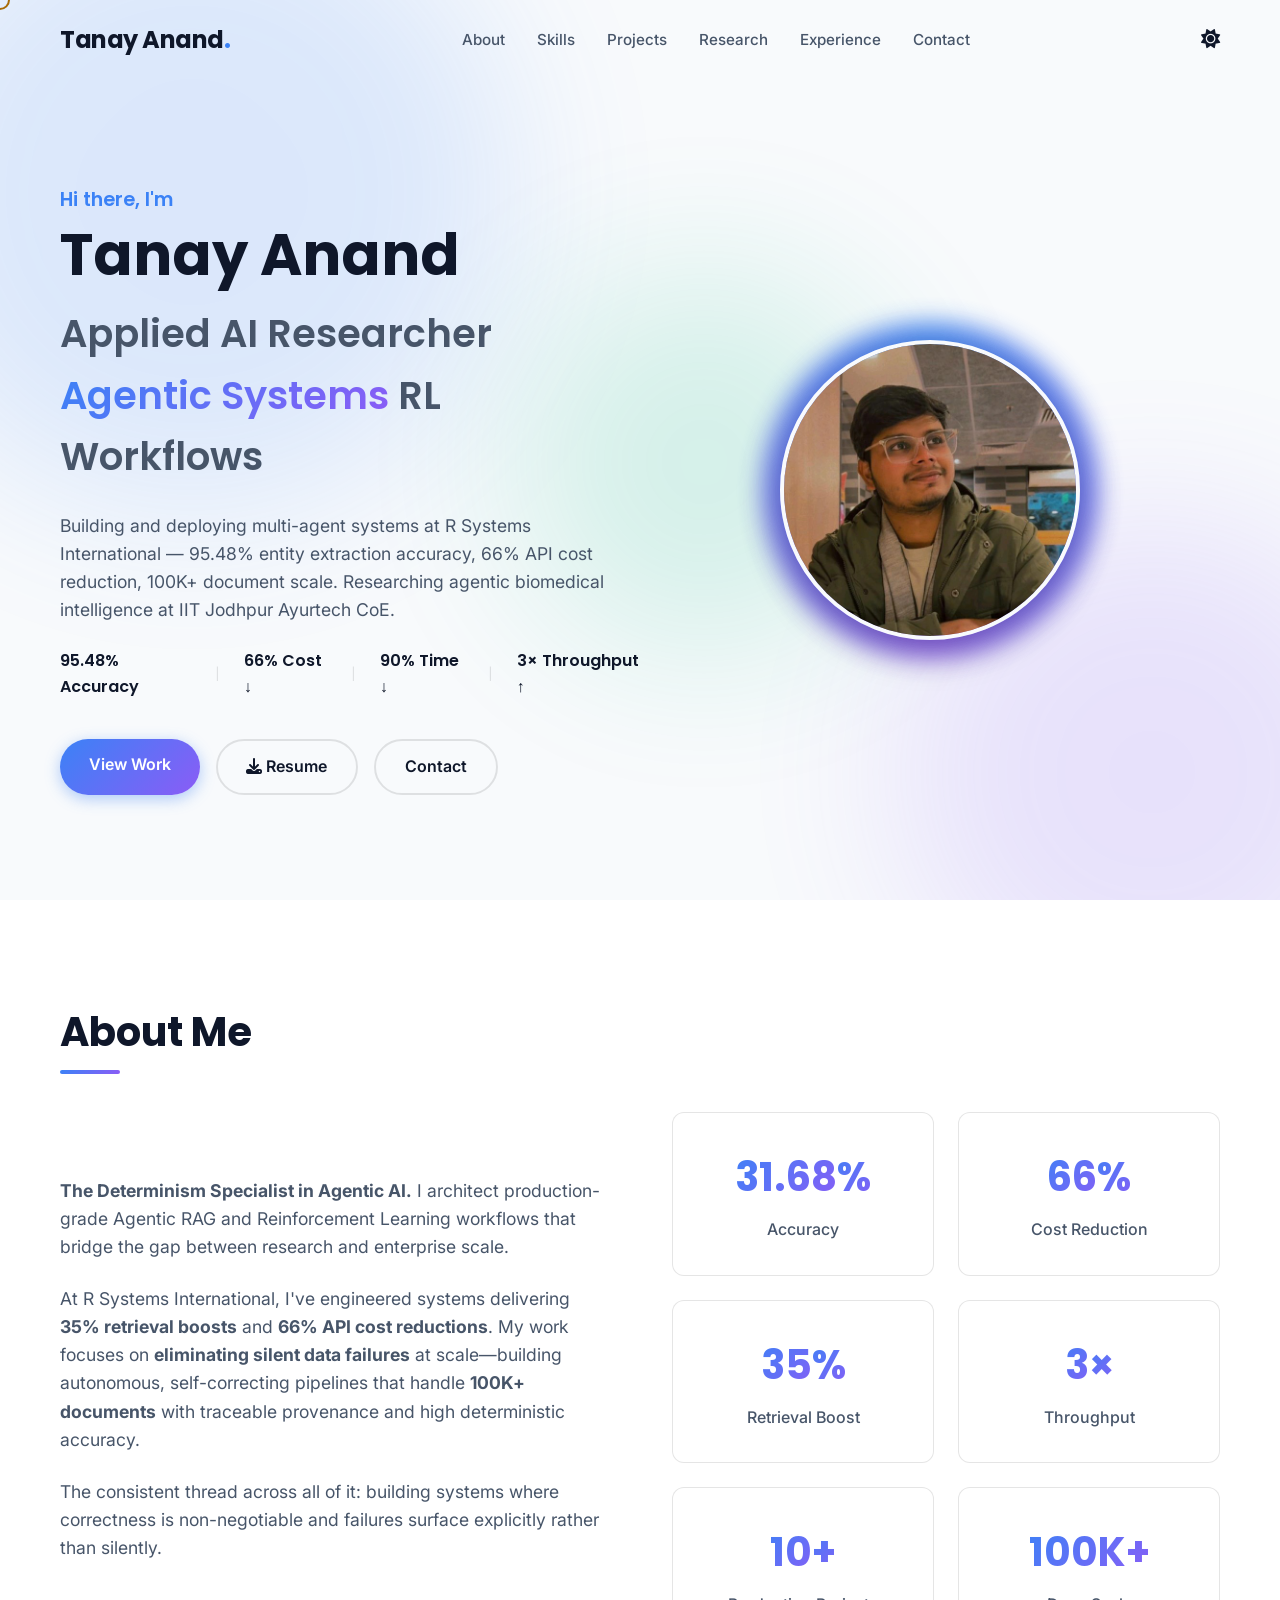
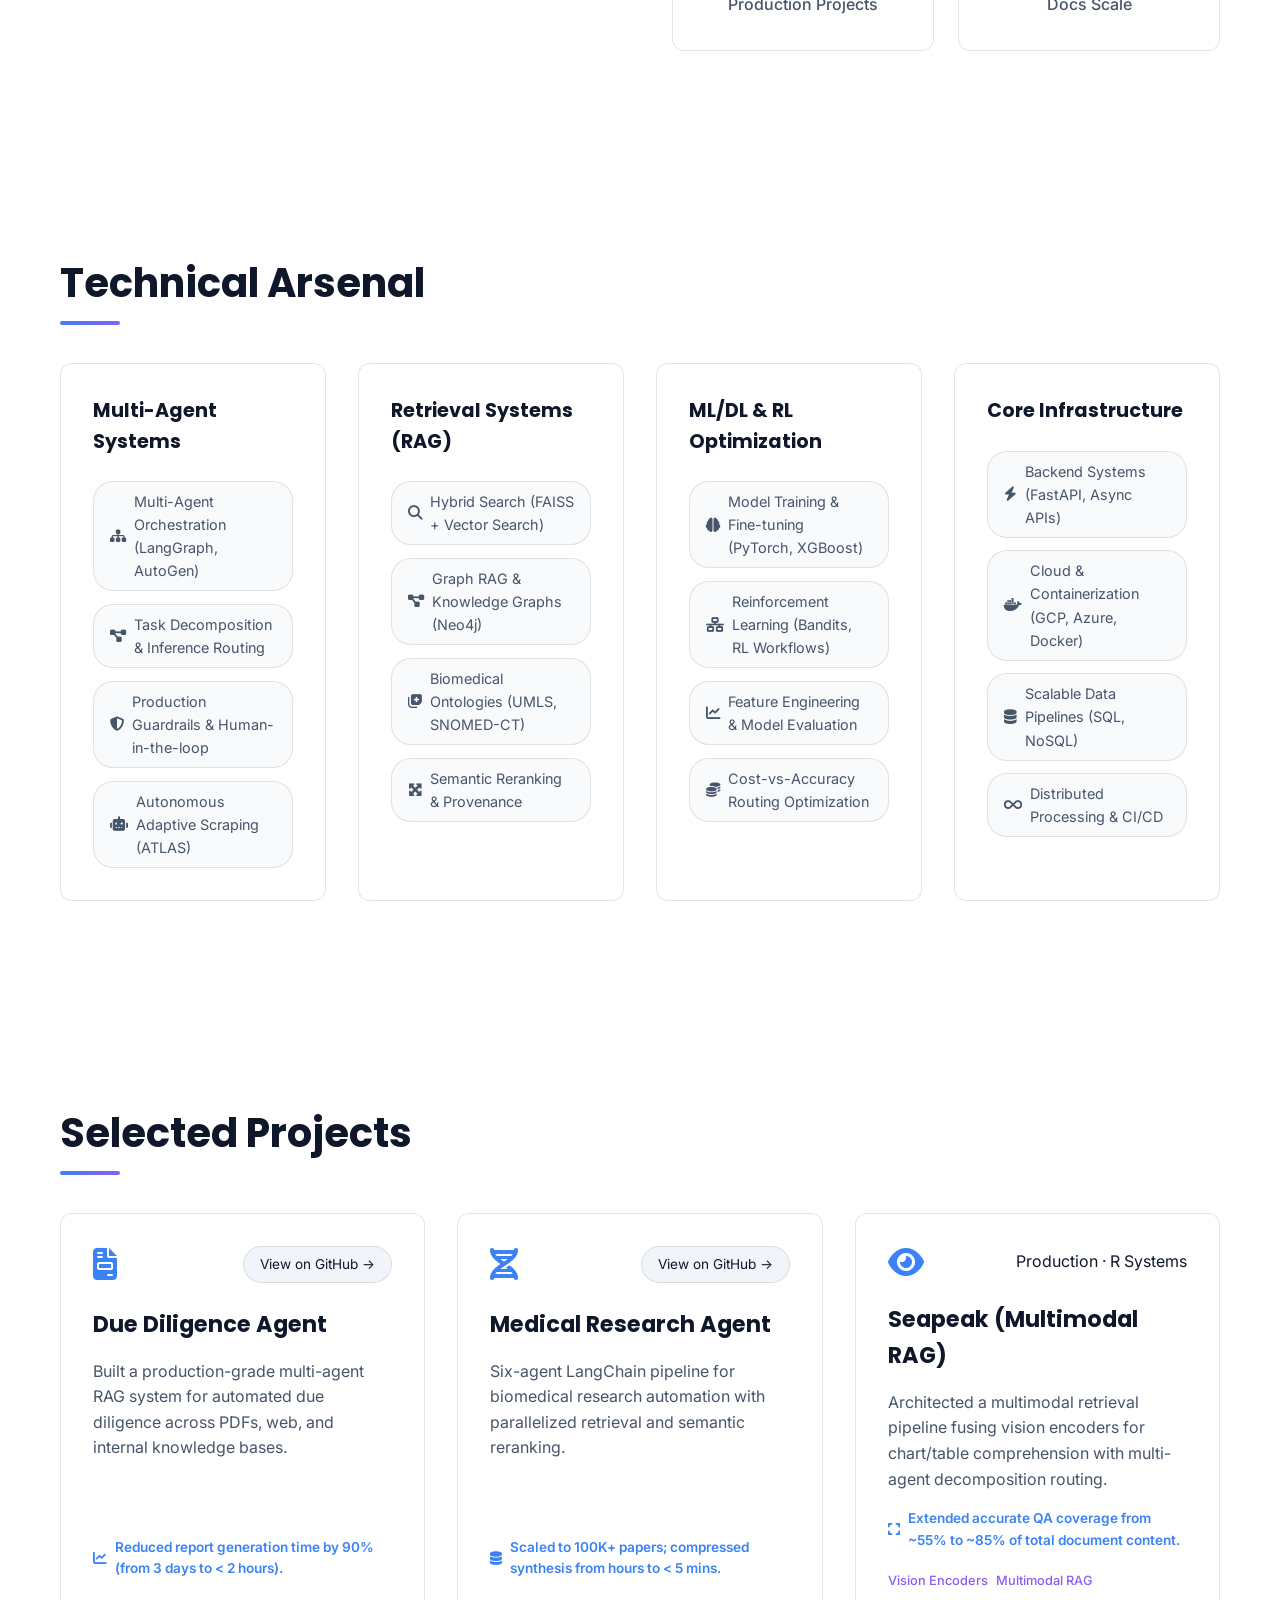
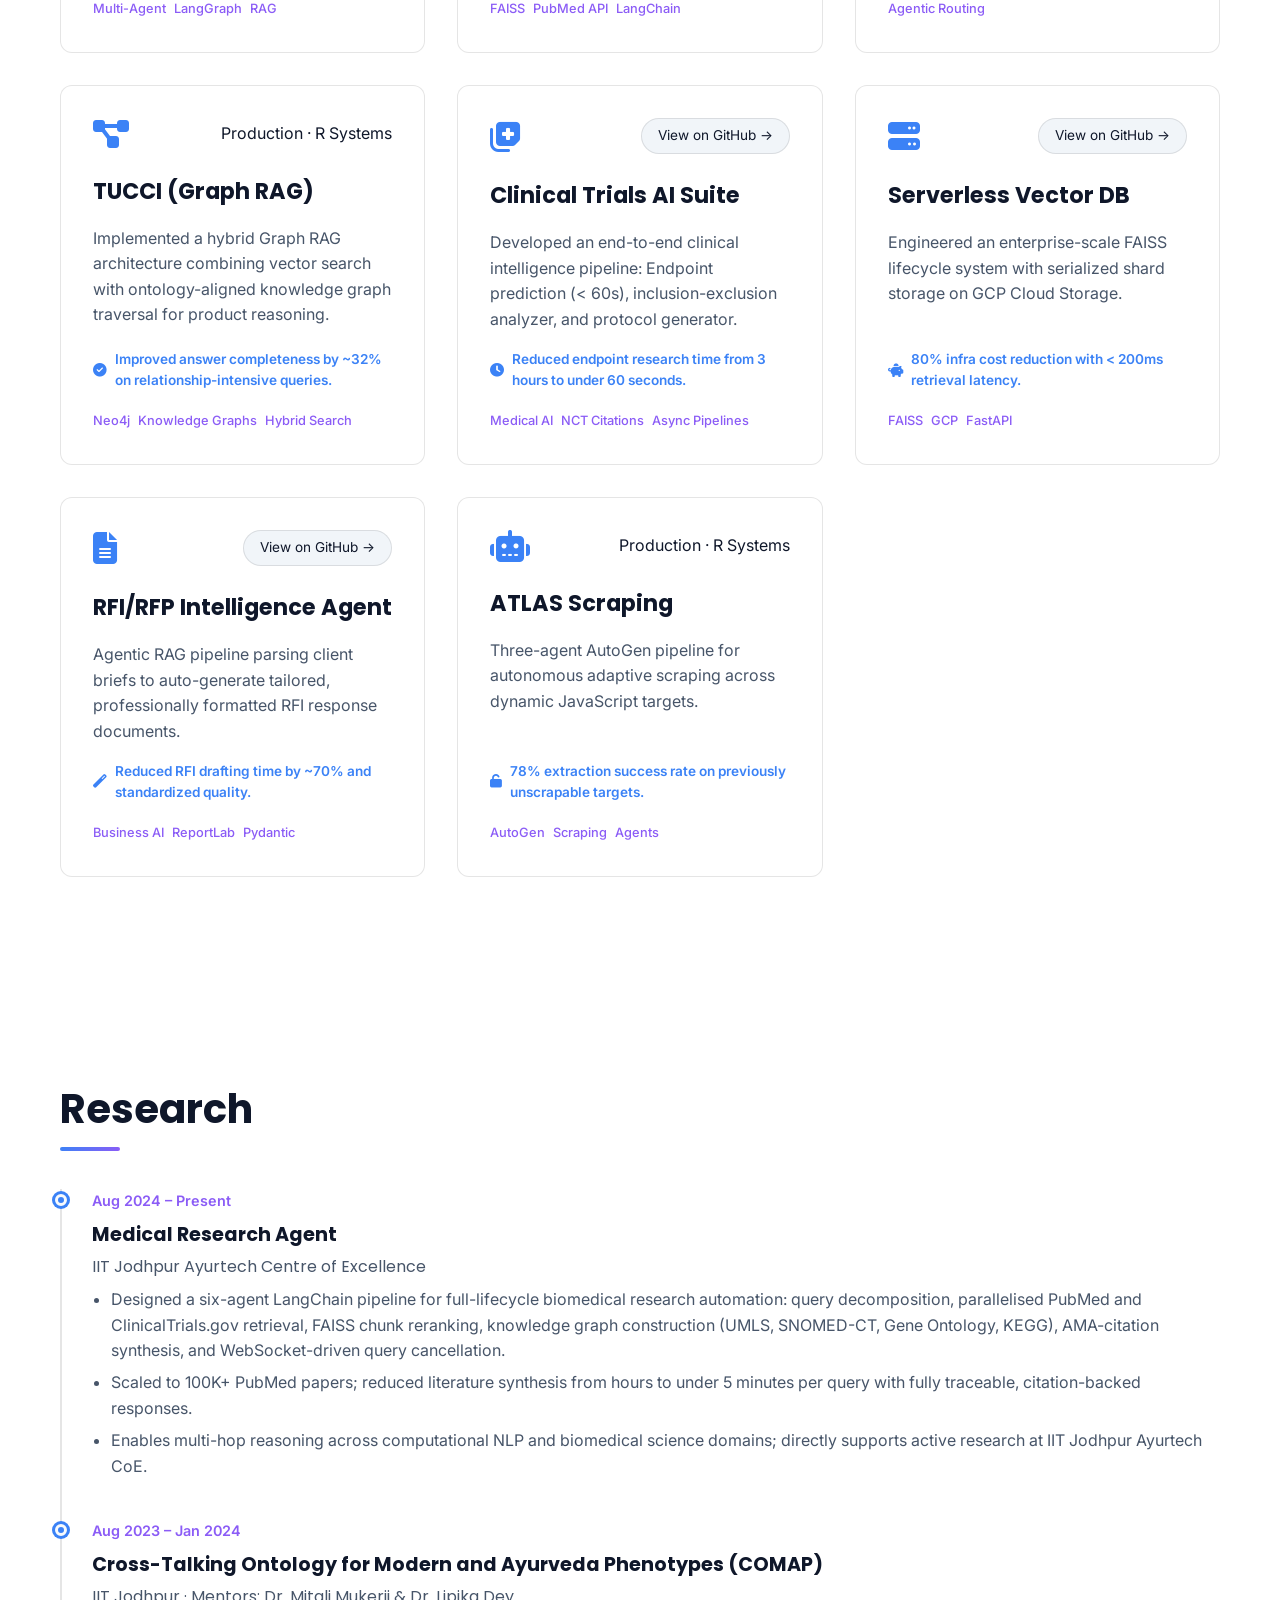
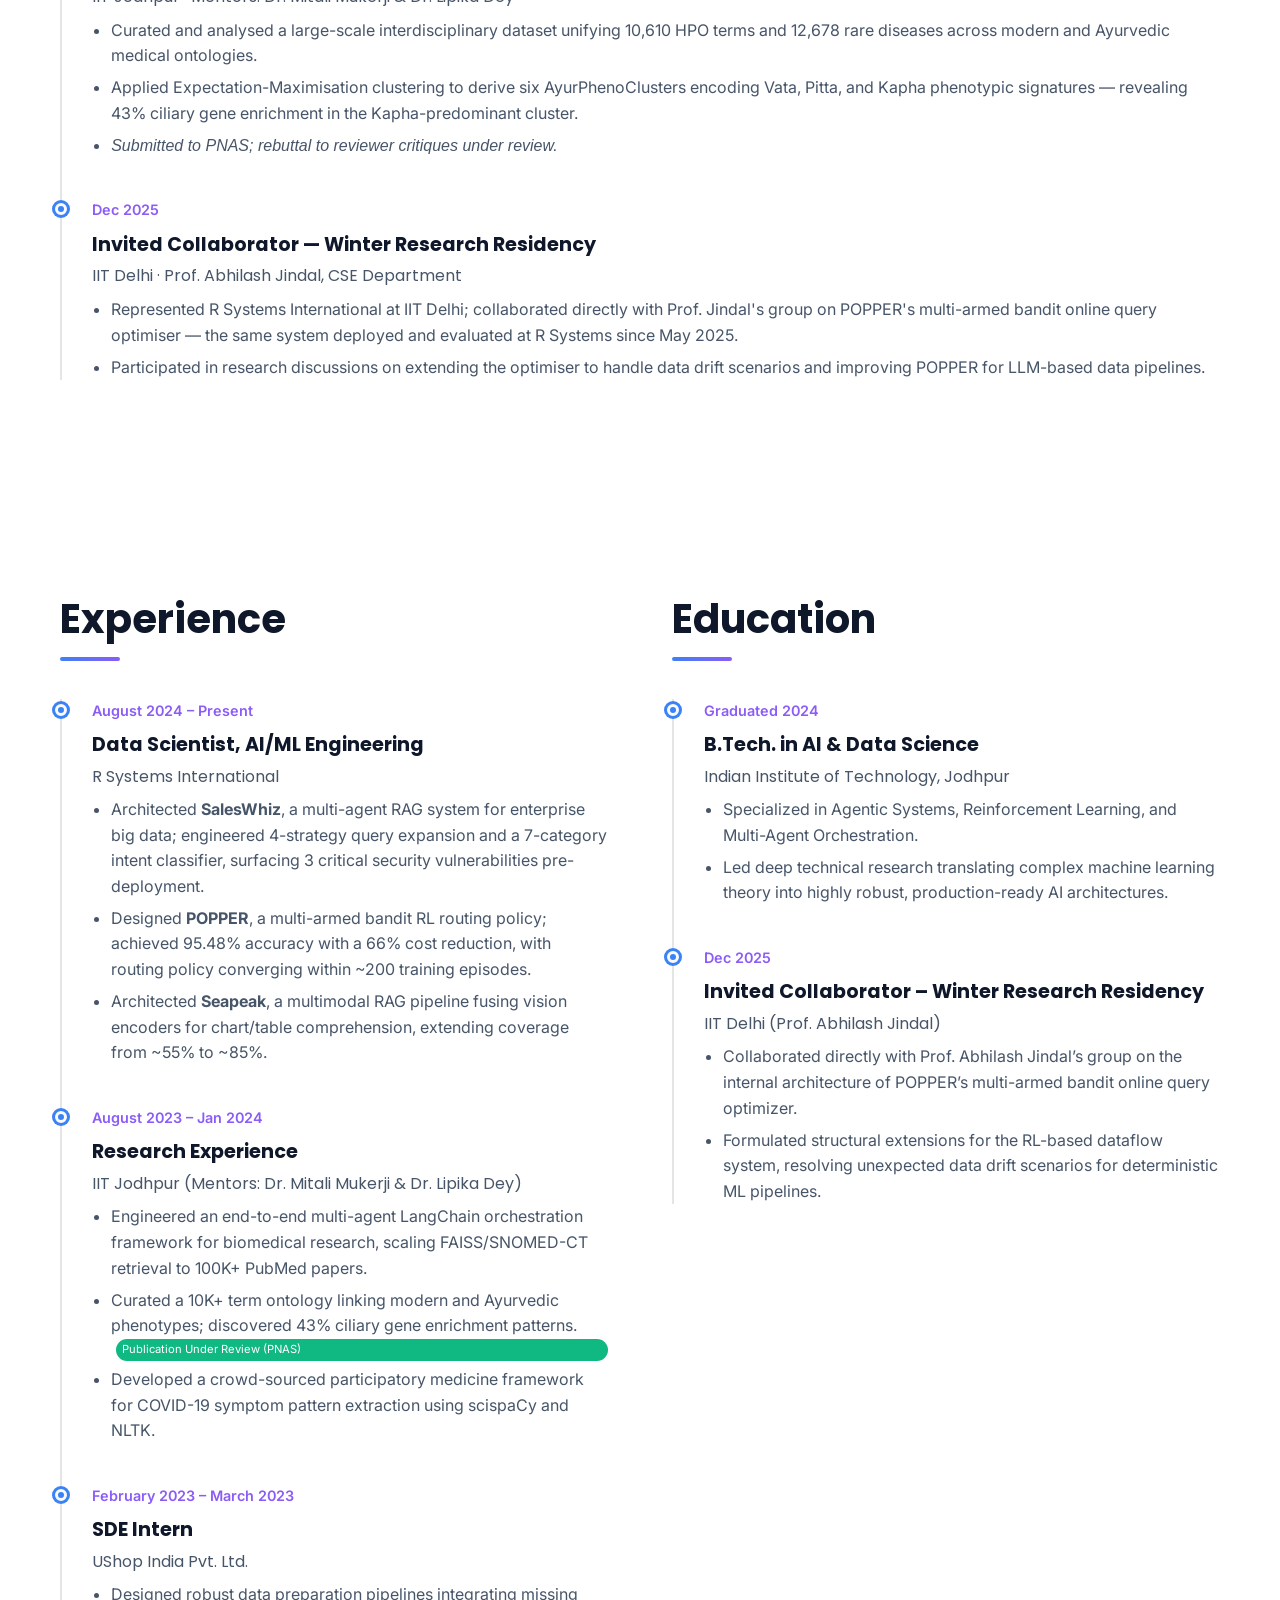
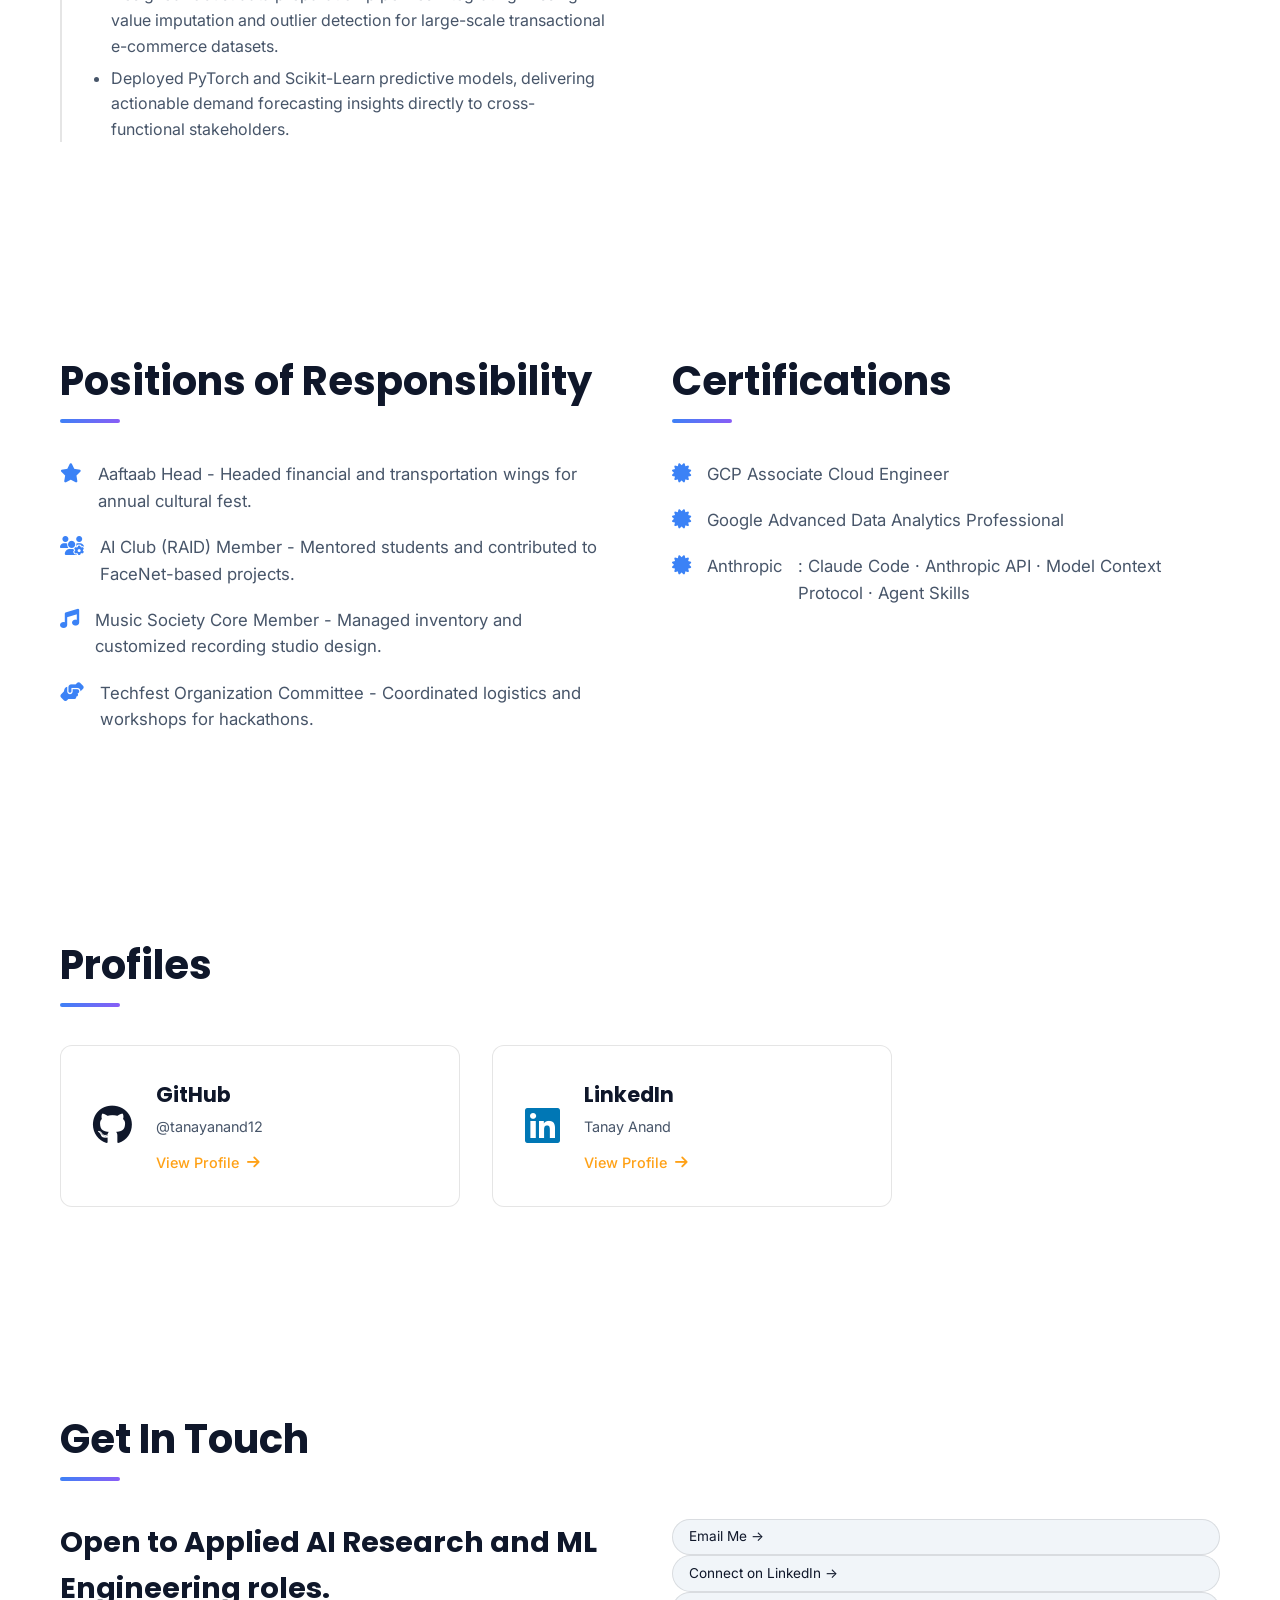
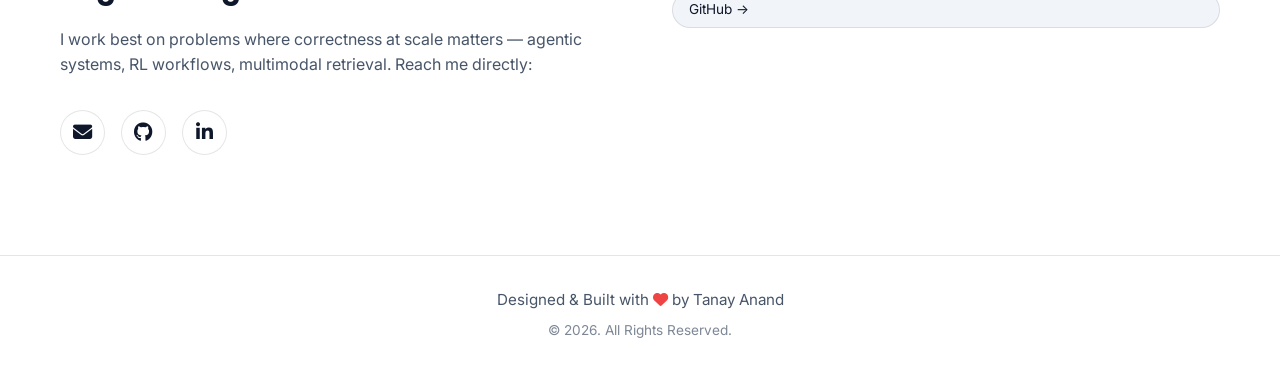
==== commit 462e4761: "feat: replace contact form with direct mailto and social links (#P2-10) Co-Authored-By: Claude Sonne" ====
--- a/index.html
+++ b/index.html
@@ -524,18 +524,17 @@
                         <a href="https://linkedin.com/in/tanay-anand-702555229" target="_blank" aria-label="LinkedIn" class="social-icon"><i class="fab fa-linkedin-in"></i></a>
                     </div>
                 </div>
-                <form class="contact-form">
-                    <div class="input-group">
-                        <input type="text" id="name" required placeholder="Your Name">
-                    </div>
-                    <div class="input-group">
-                        <input type="email" id="email" required placeholder="Your Email">
-                    </div>
-                    <div class="input-group">
-                        <textarea id="message" rows="5" required placeholder="Your Message"></textarea>
-                    </div>
-                    <button type="submit" class="btn btn-primary submit-btn">Send Message <i class="fas fa-paper-plane"></i></button>
-                </form>
+                <div class="contact-links-direct">
+                    <a href="mailto:tanay.anand12@gmail.com" class="project-link-btn">
+                        Email Me →
+                    </a>
+                    <a href="https://www.linkedin.com/in/tanay-anand-702555229/" target="_blank" class="project-link-btn">
+                        Connect on LinkedIn →
+                    </a>
+                    <a href="https://github.com/tanayanand12" target="_blank" class="project-link-btn">
+                        GitHub →
+                    </a>
+                </div>
             </div>
         </section>
     </main>
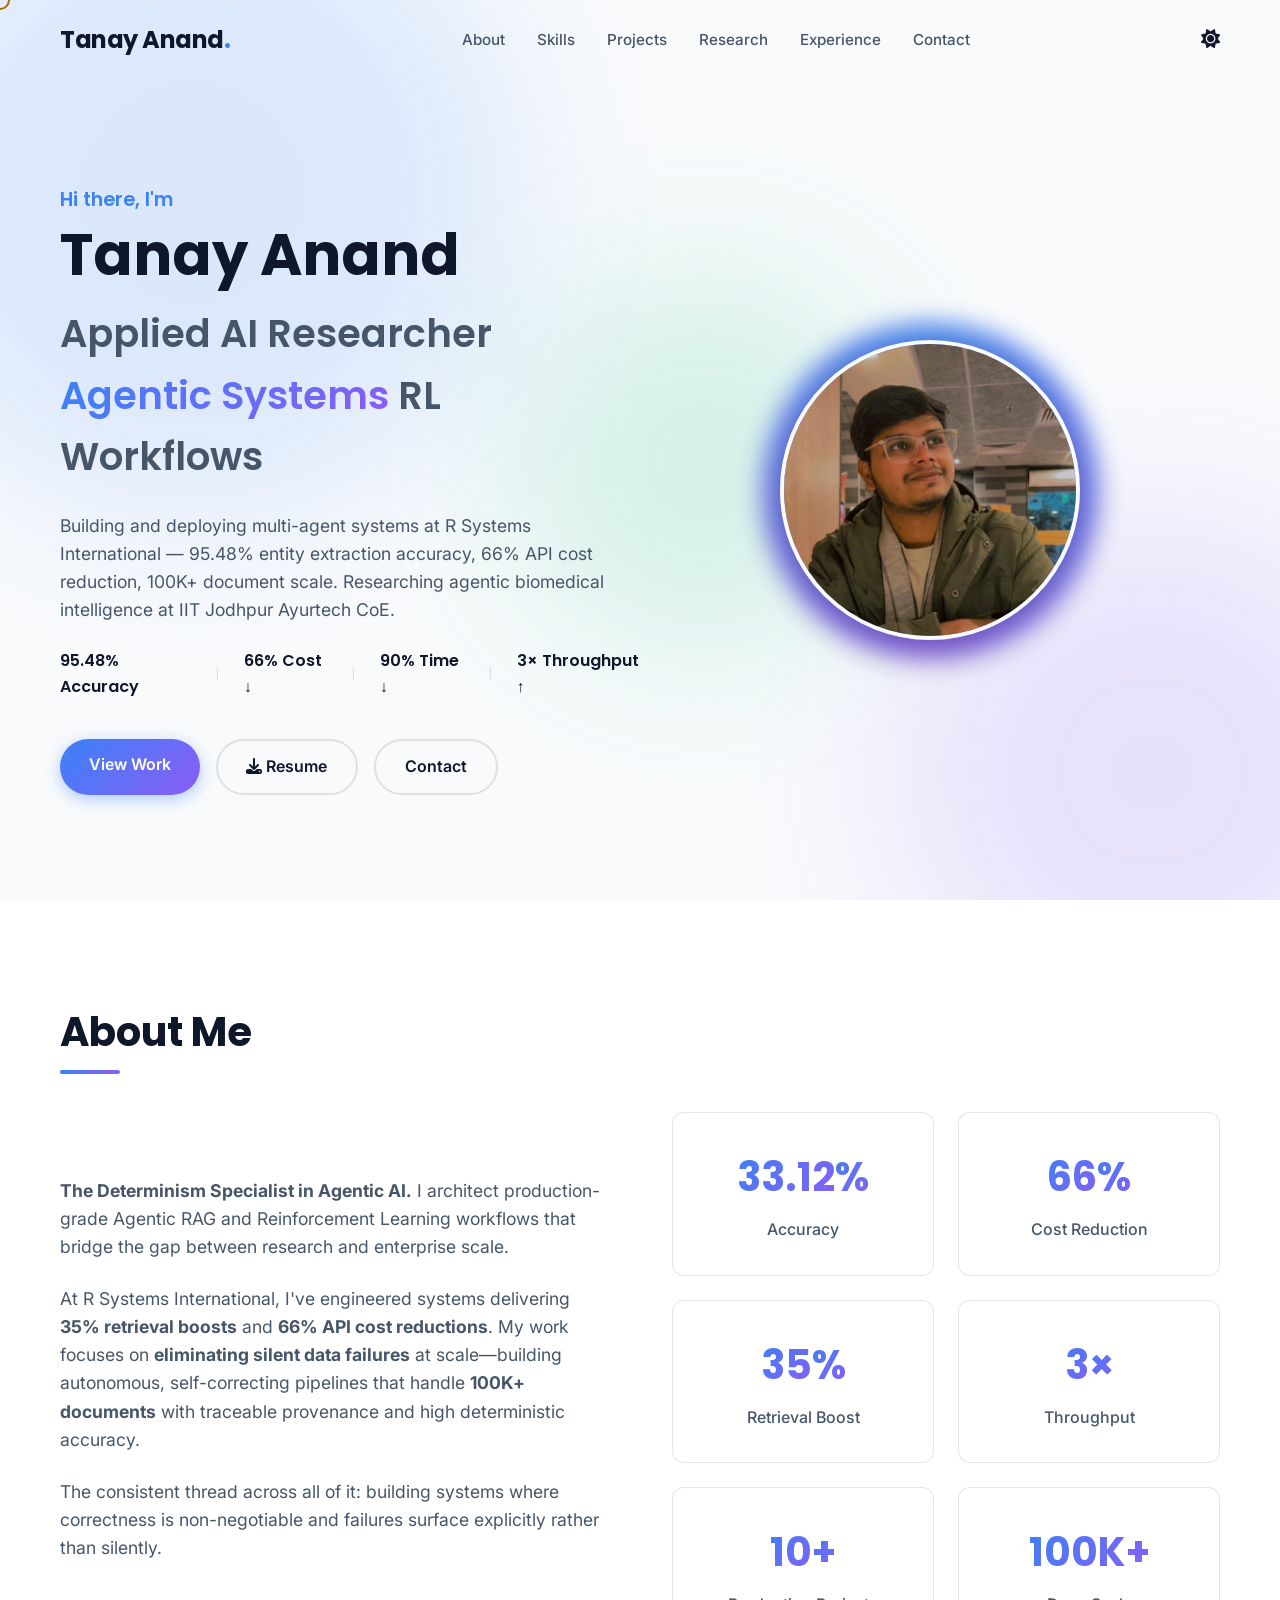
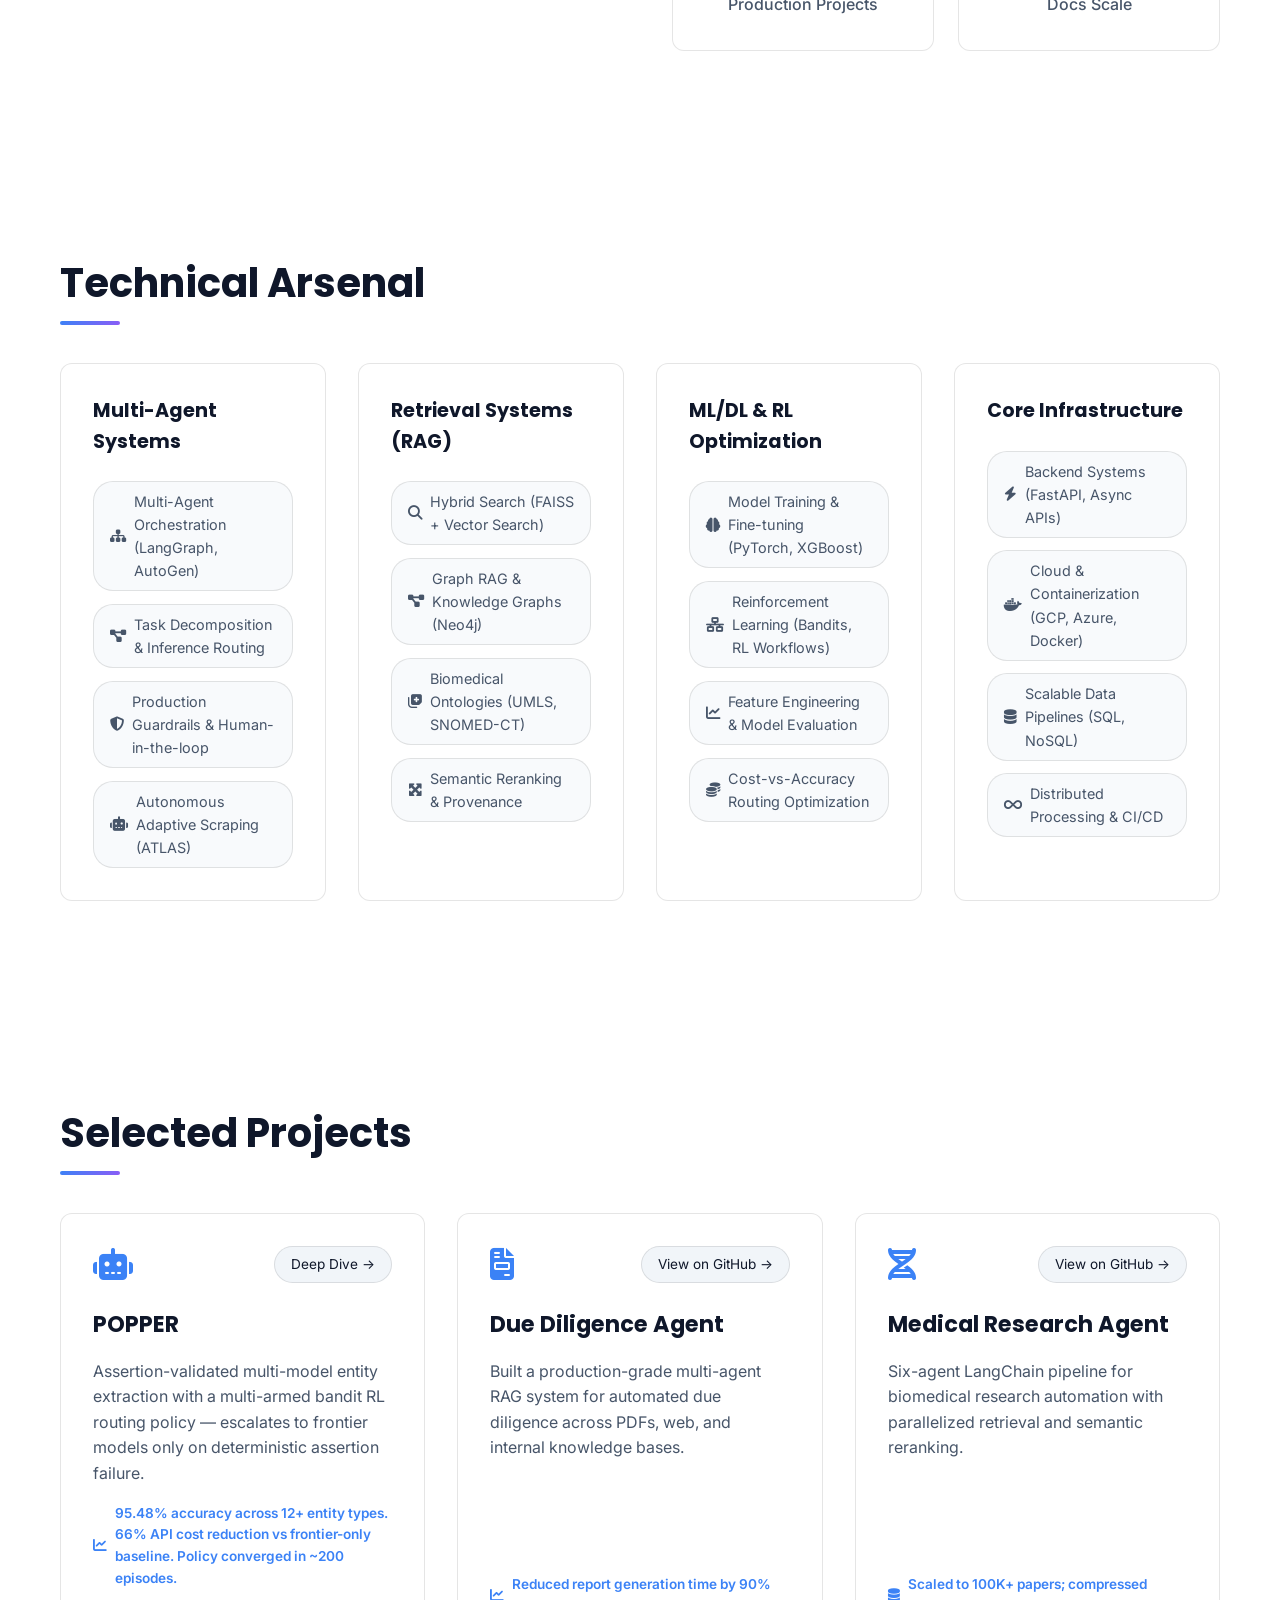
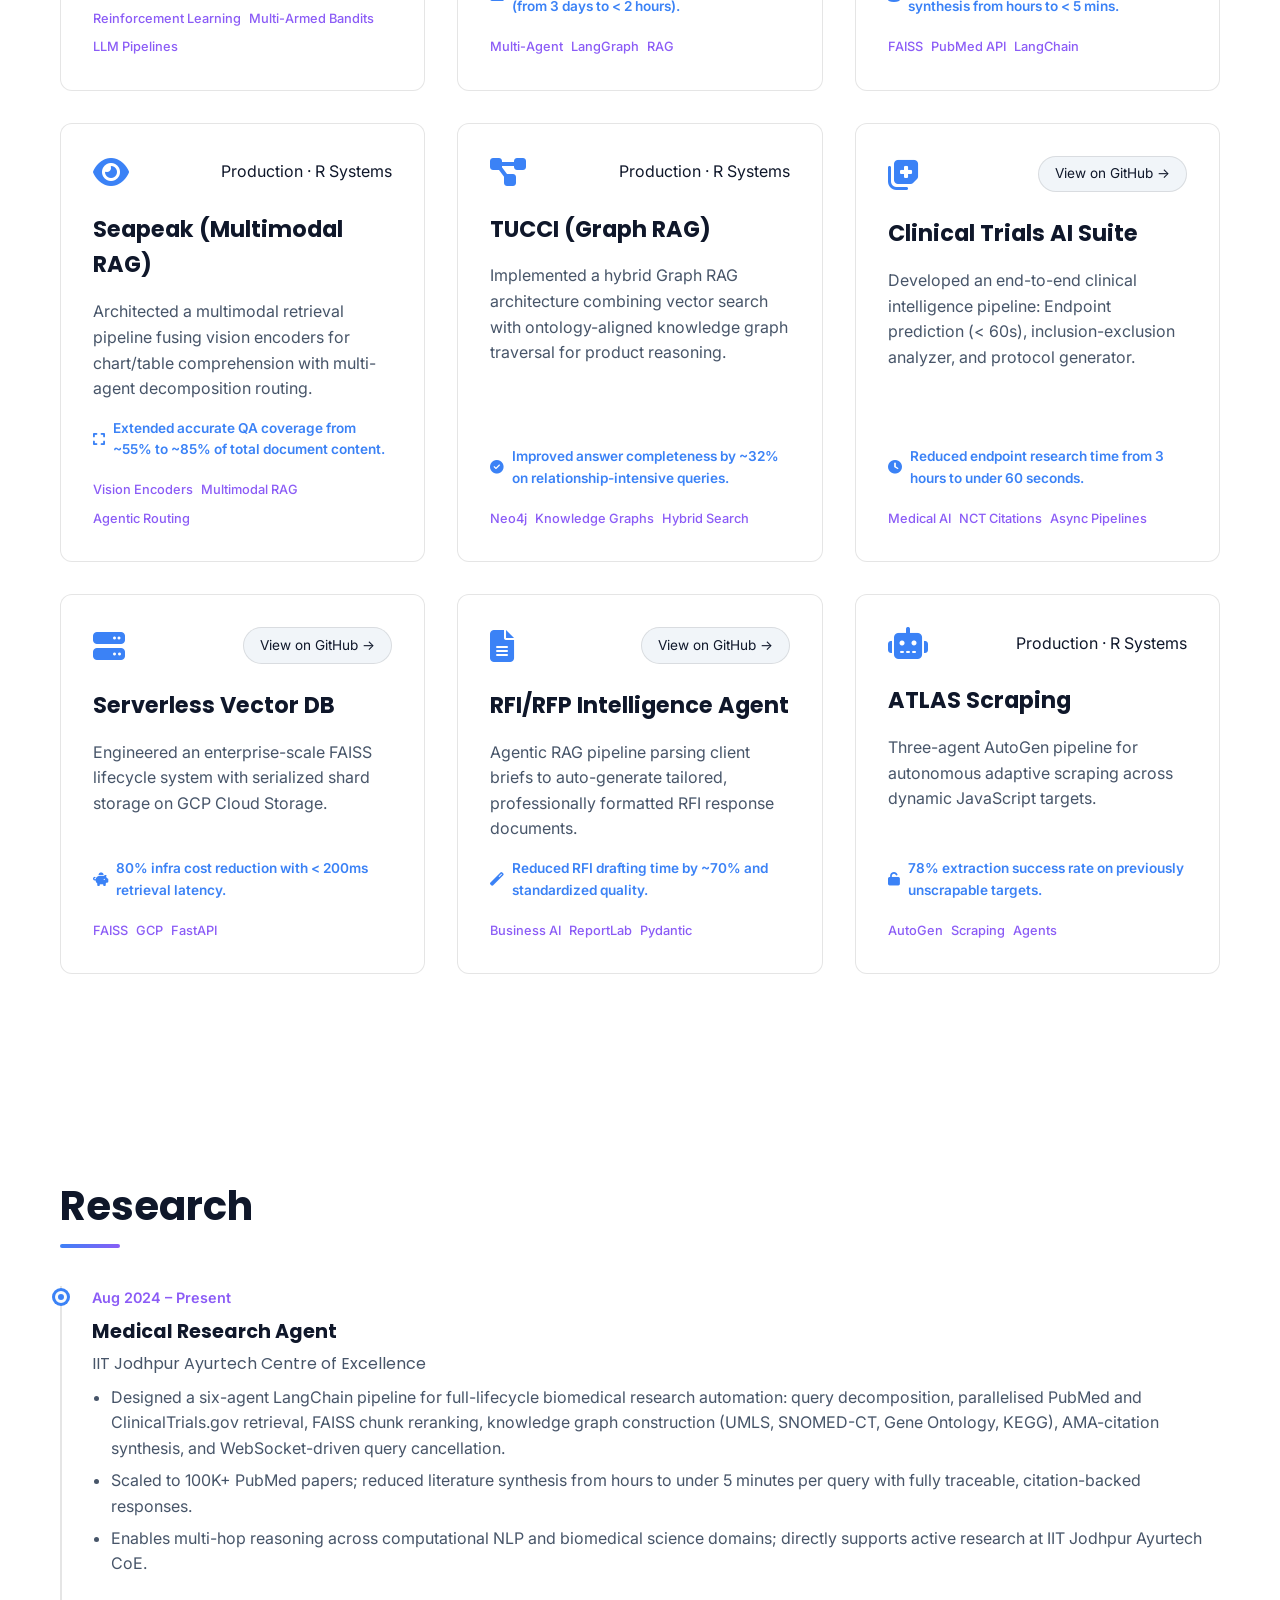
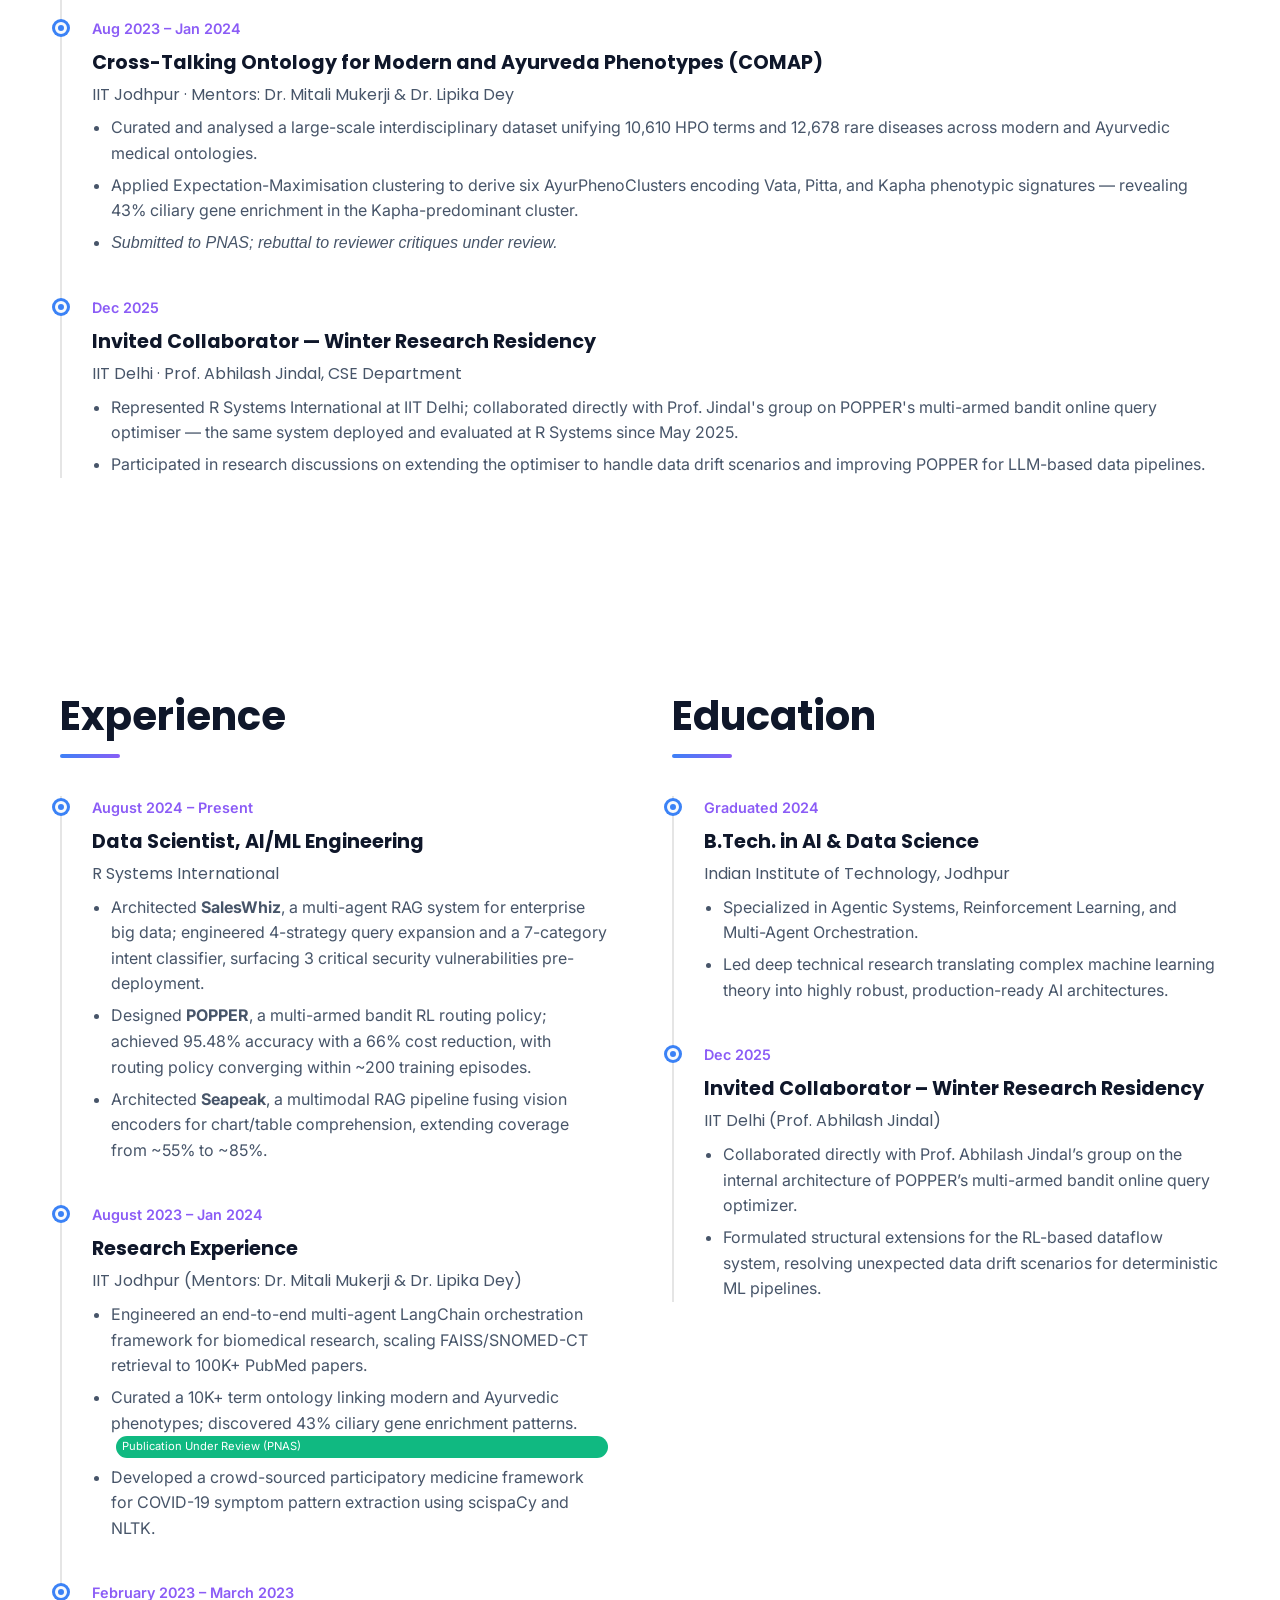
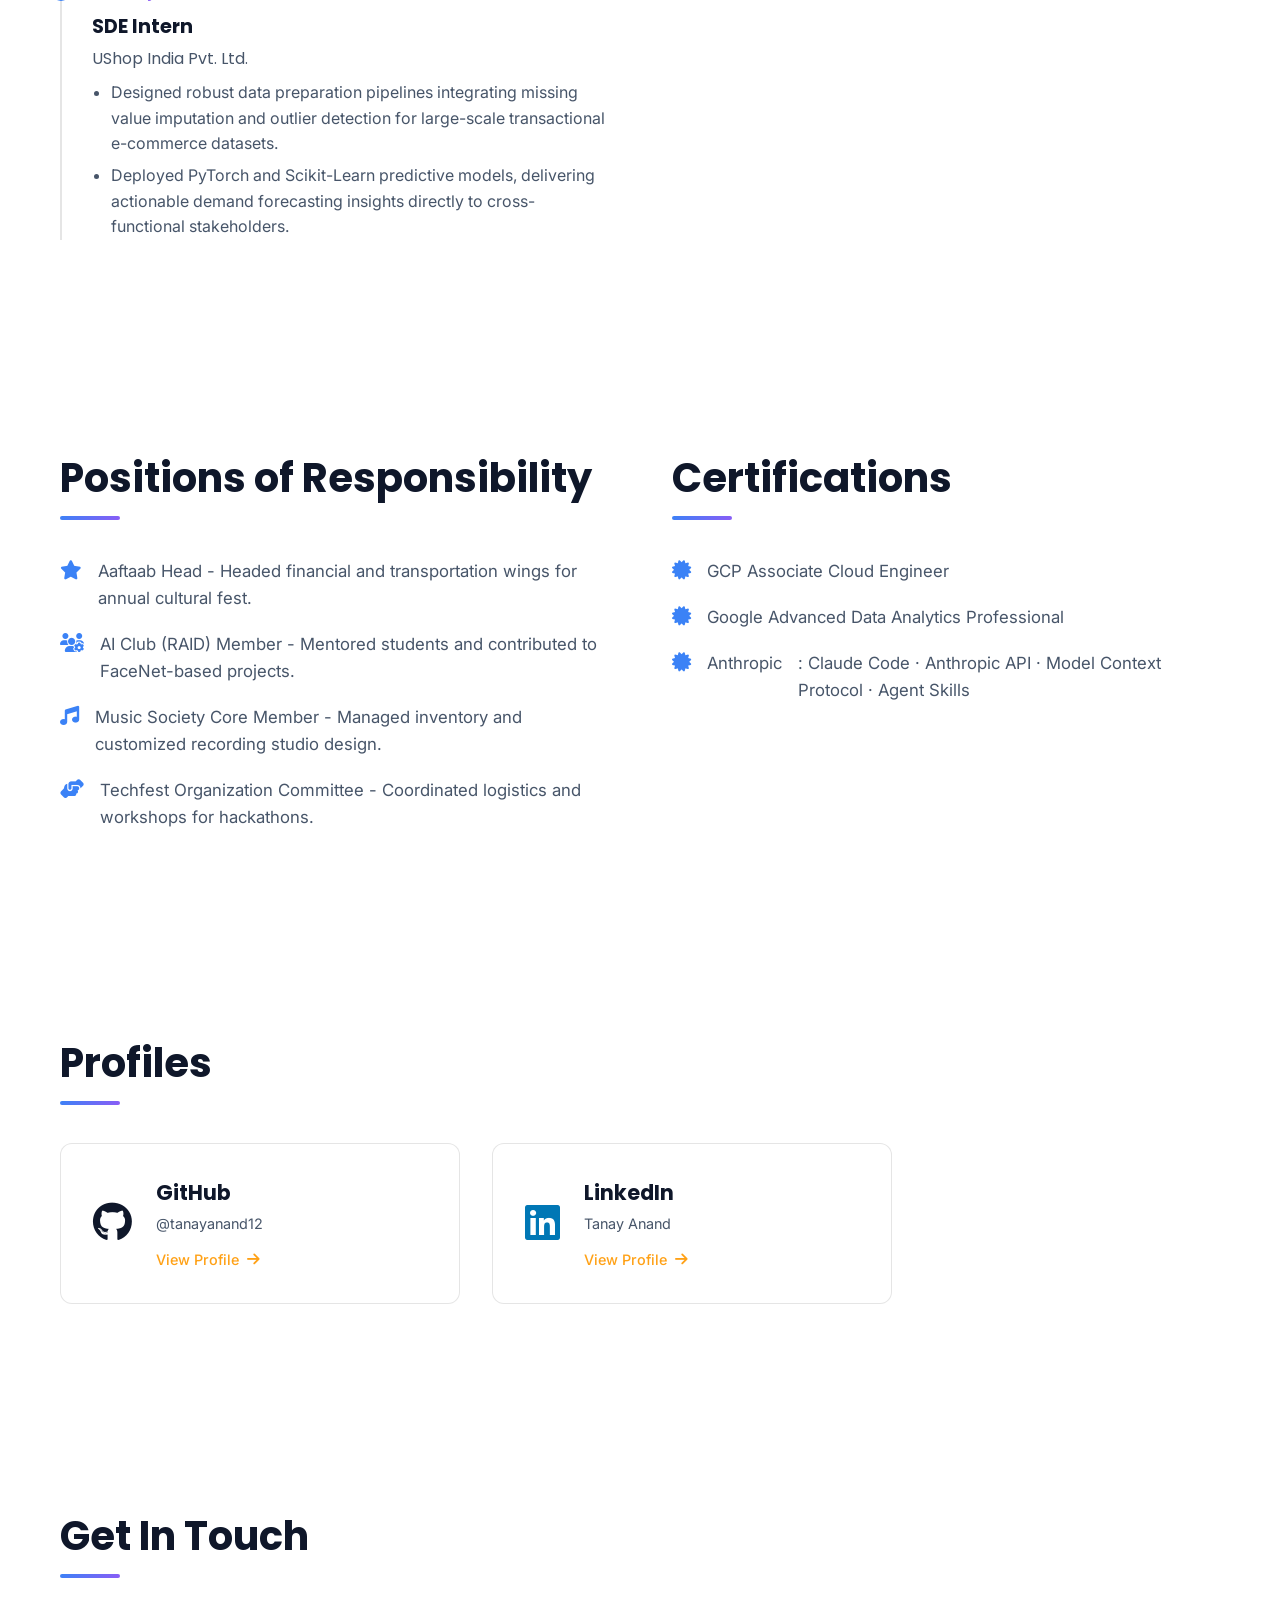
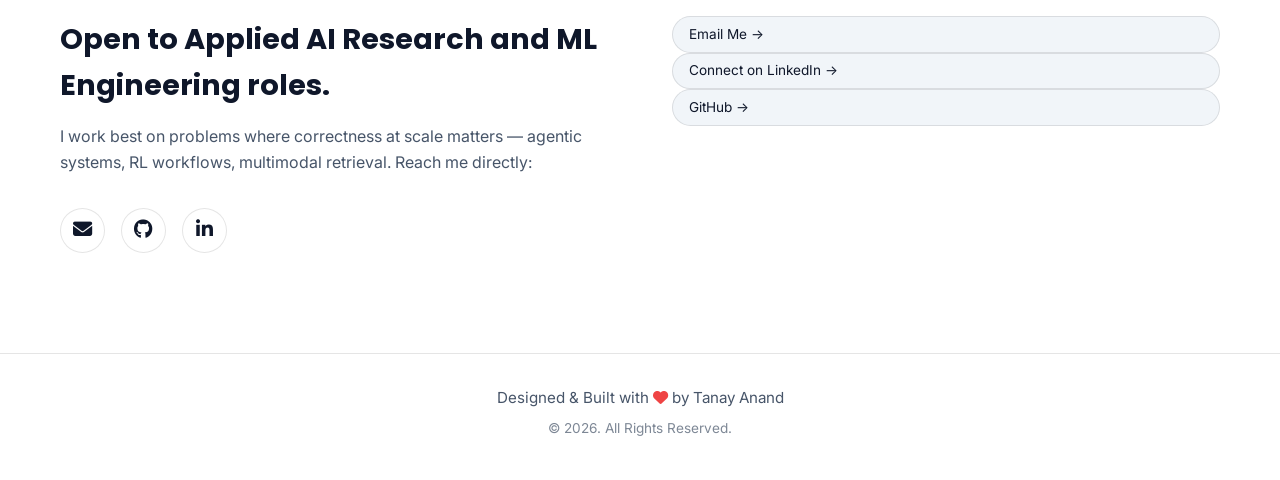
==== commit 85b2d980: "feat: add POPPER case-study page (#P2-7) Co-Authored-By: Claude Sonnet 4.6 <noreply@anthropic.com>" ====
--- a/index.html
+++ b/index.html
@@ -185,6 +185,25 @@
         <section id="projects" class="section projects-section reveal">
             <h2 class="section-title">Selected Projects</h2>
             <div class="projects-grid">
+                <!-- POPPER -->
+                <div class="project-card">
+                    <div class="project-content">
+                        <div class="project-header">
+                            <i class="fas fa-robot project-icon"></i>
+                            <div class="project-links">
+                                <a href="projects/popper.html" class="project-link-btn">Deep Dive →</a>
+                            </div>
+                        </div>
+                        <h3 class="project-title">POPPER</h3>
+                        <p class="project-desc">Assertion-validated multi-model entity extraction with a multi-armed bandit RL routing policy — escalates to frontier models only on deterministic assertion failure.</p>
+                        <p class="project-impact"><i class="fas fa-chart-line"></i> 95.48% accuracy across 12+ entity types. 66% API cost reduction vs frontier-only baseline. Policy converged in ~200 episodes.</p>
+                        <div class="project-tech">
+                            <span>Reinforcement Learning</span>
+                            <span>Multi-Armed Bandits</span>
+                            <span>LLM Pipelines</span>
+                        </div>
+                    </div>
+                </div>
                 <!-- Project 1 -->
                 <div class="project-card">
                     <div class="project-content">
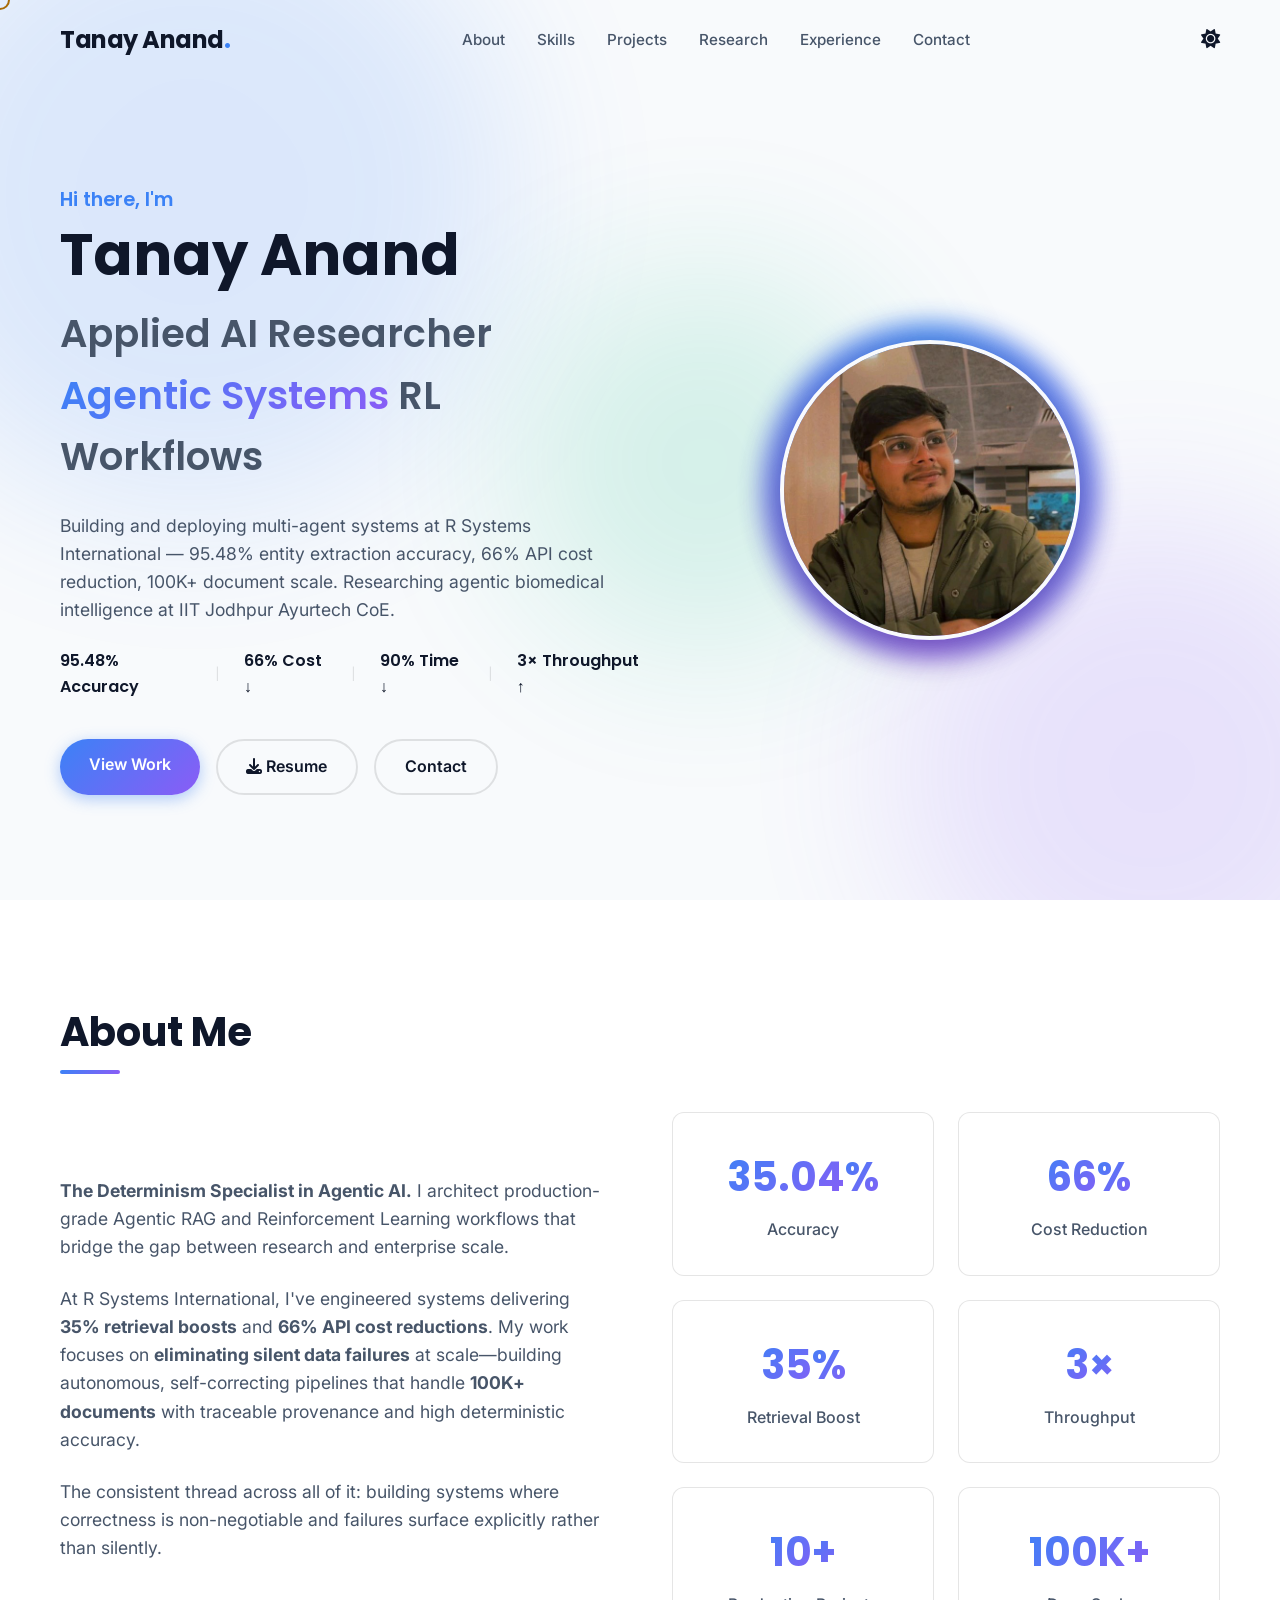
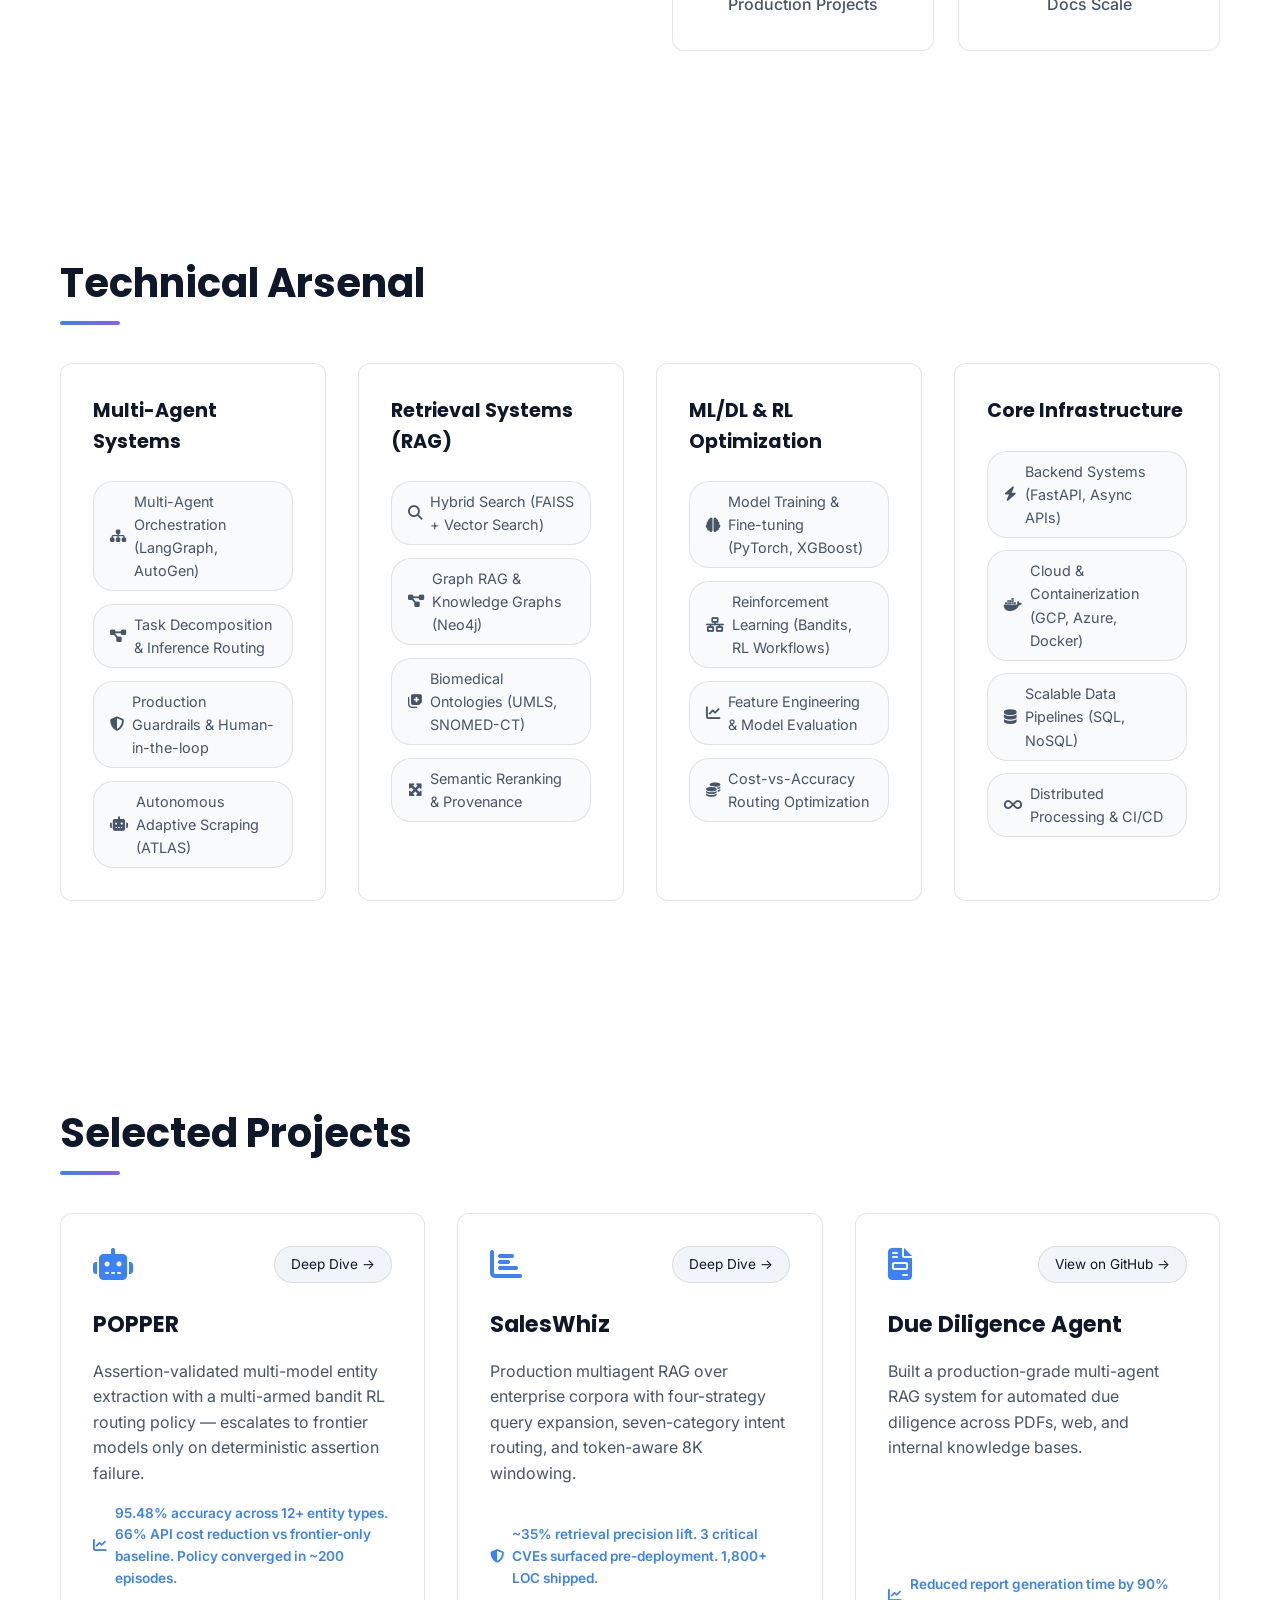
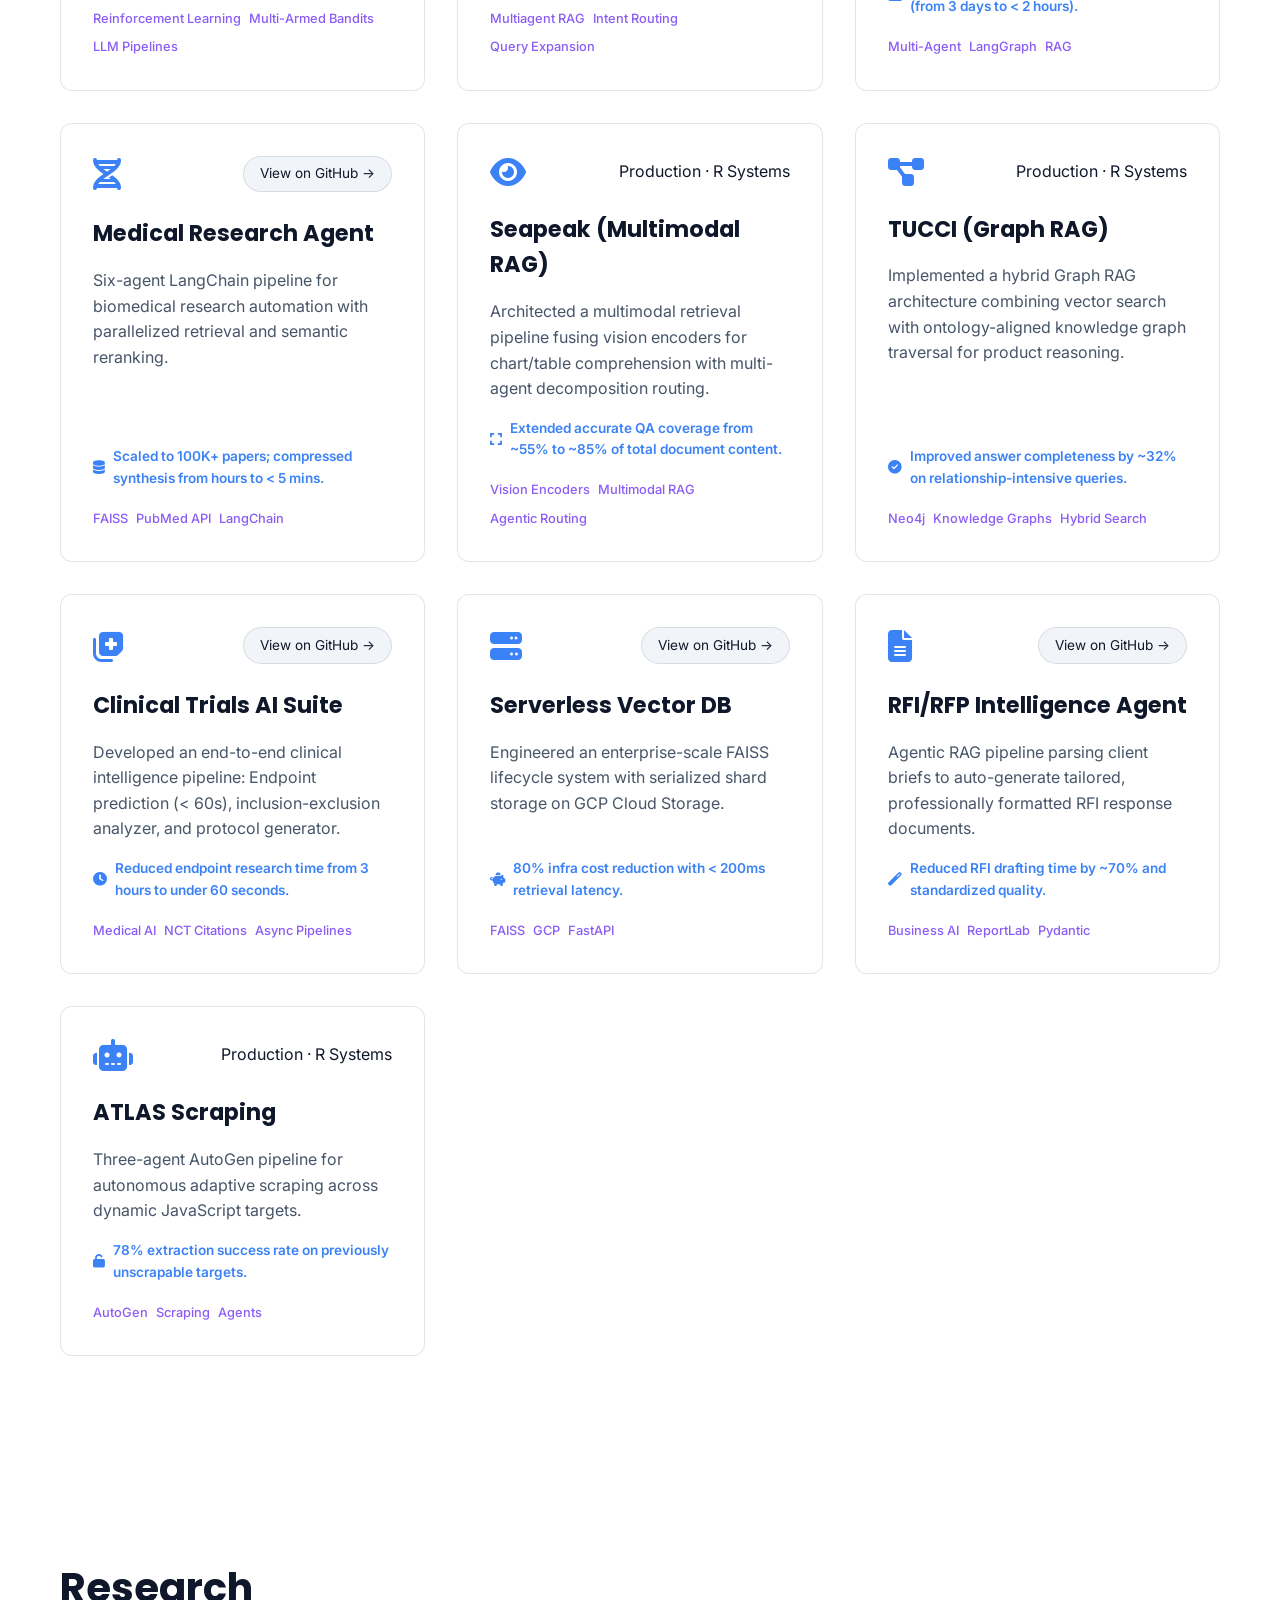
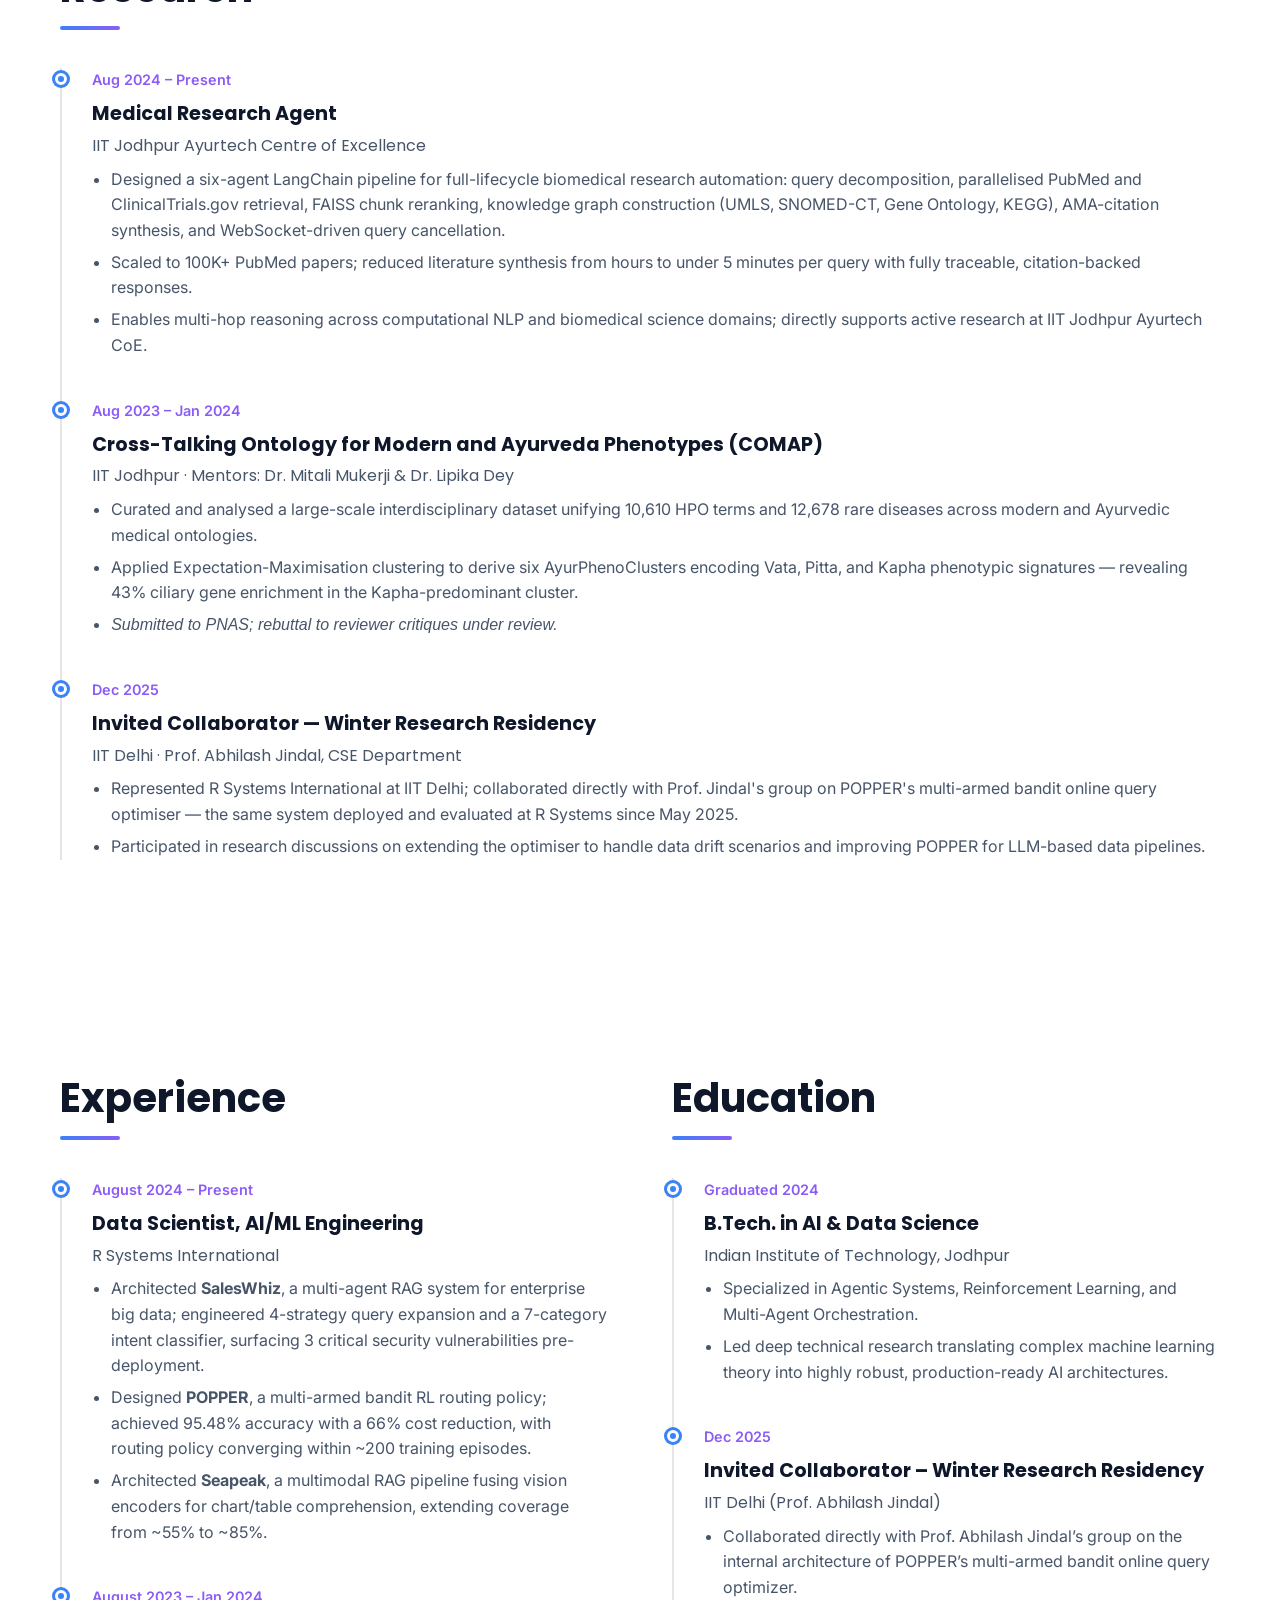
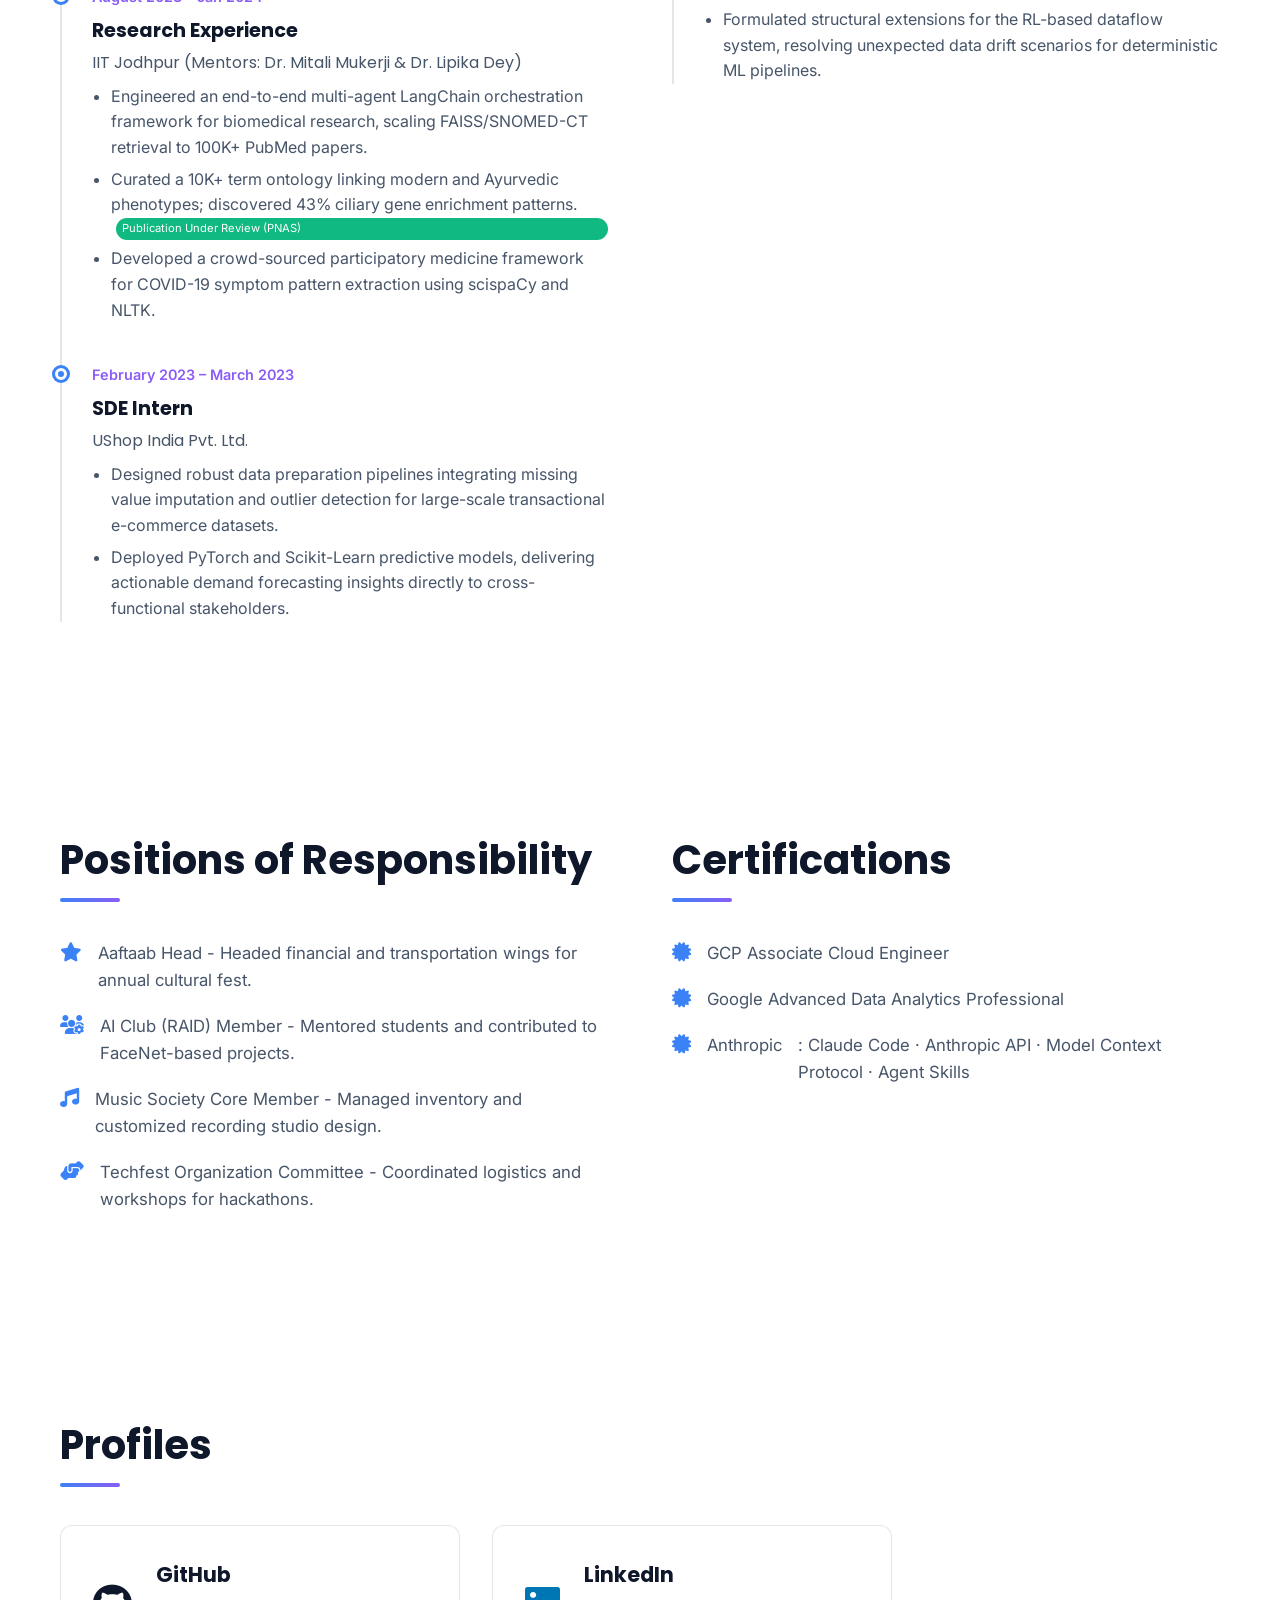
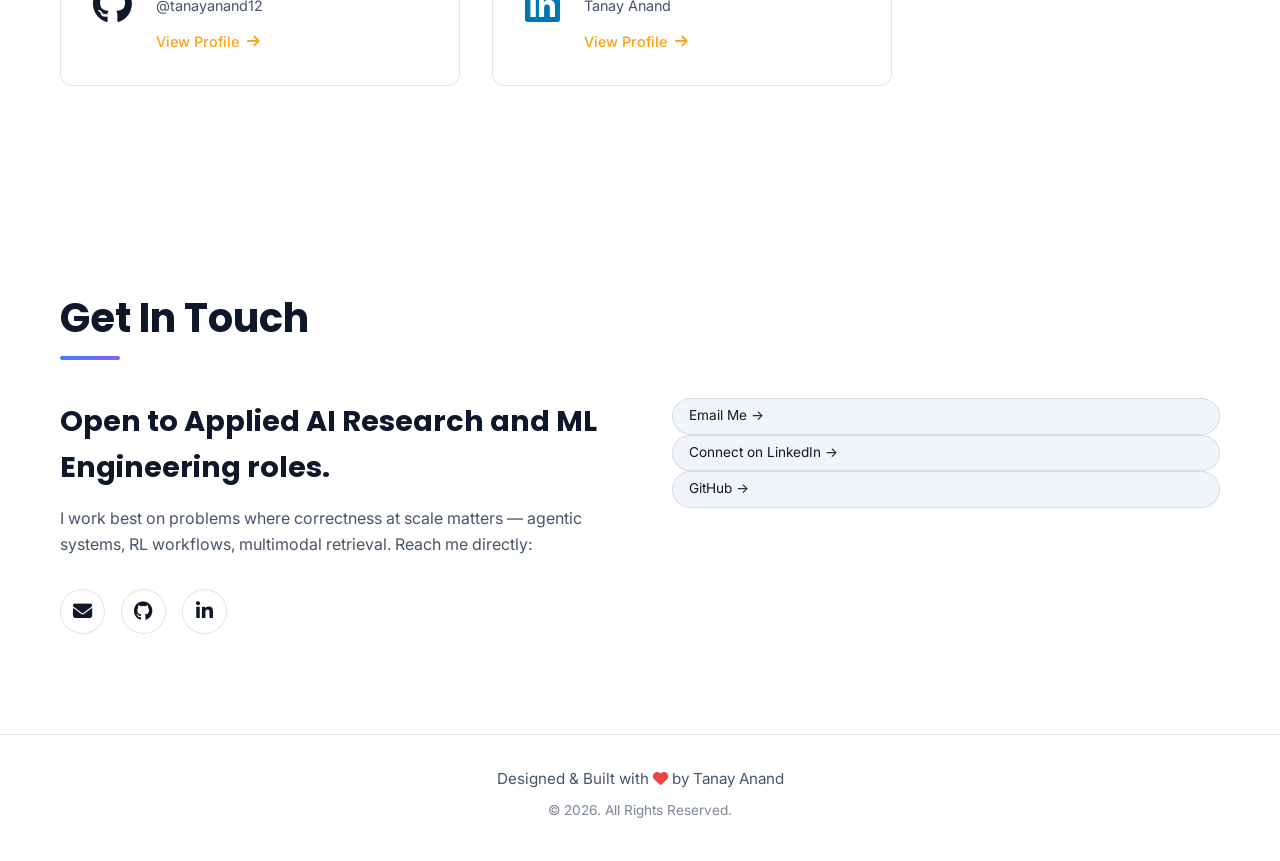
==== commit aa6357a3: "fix: correct CSS variable names in case-study pages (#P2-7 #P2-8) Includes SalesWhiz page and card. " ====
--- a/index.html
+++ b/index.html
@@ -204,6 +204,25 @@
                         </div>
                     </div>
                 </div>
+                <!-- SalesWhiz -->
+                <div class="project-card">
+                    <div class="project-content">
+                        <div class="project-header">
+                            <i class="fas fa-chart-bar project-icon"></i>
+                            <div class="project-links">
+                                <a href="projects/saleswhiz.html" class="project-link-btn">Deep Dive →</a>
+                            </div>
+                        </div>
+                        <h3 class="project-title">SalesWhiz</h3>
+                        <p class="project-desc">Production multiagent RAG over enterprise corpora with four-strategy query expansion, seven-category intent routing, and token-aware 8K windowing.</p>
+                        <p class="project-impact"><i class="fas fa-shield-alt"></i> ~35% retrieval precision lift. 3 critical CVEs surfaced pre-deployment. 1,800+ LOC shipped.</p>
+                        <div class="project-tech">
+                            <span>Multiagent RAG</span>
+                            <span>Intent Routing</span>
+                            <span>Query Expansion</span>
+                        </div>
+                    </div>
+                </div>
                 <!-- Project 1 -->
                 <div class="project-card">
                     <div class="project-content">
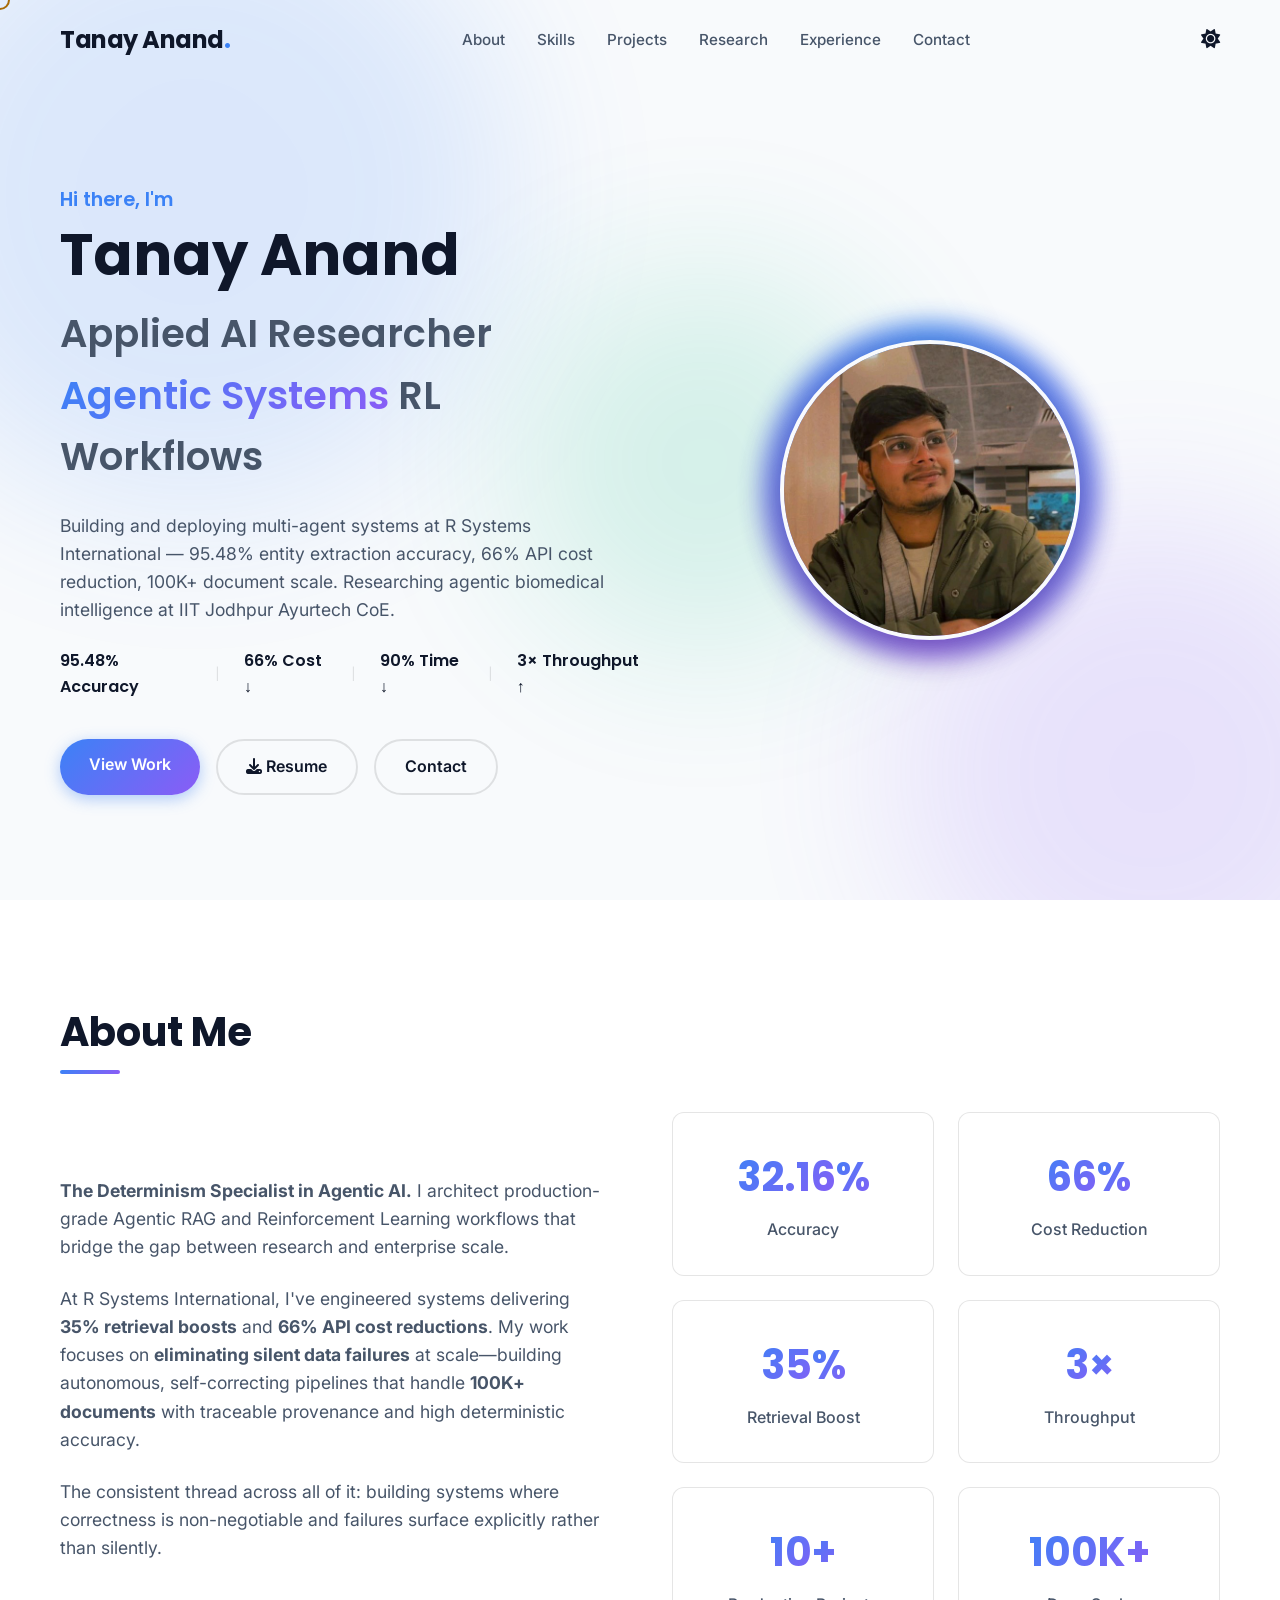
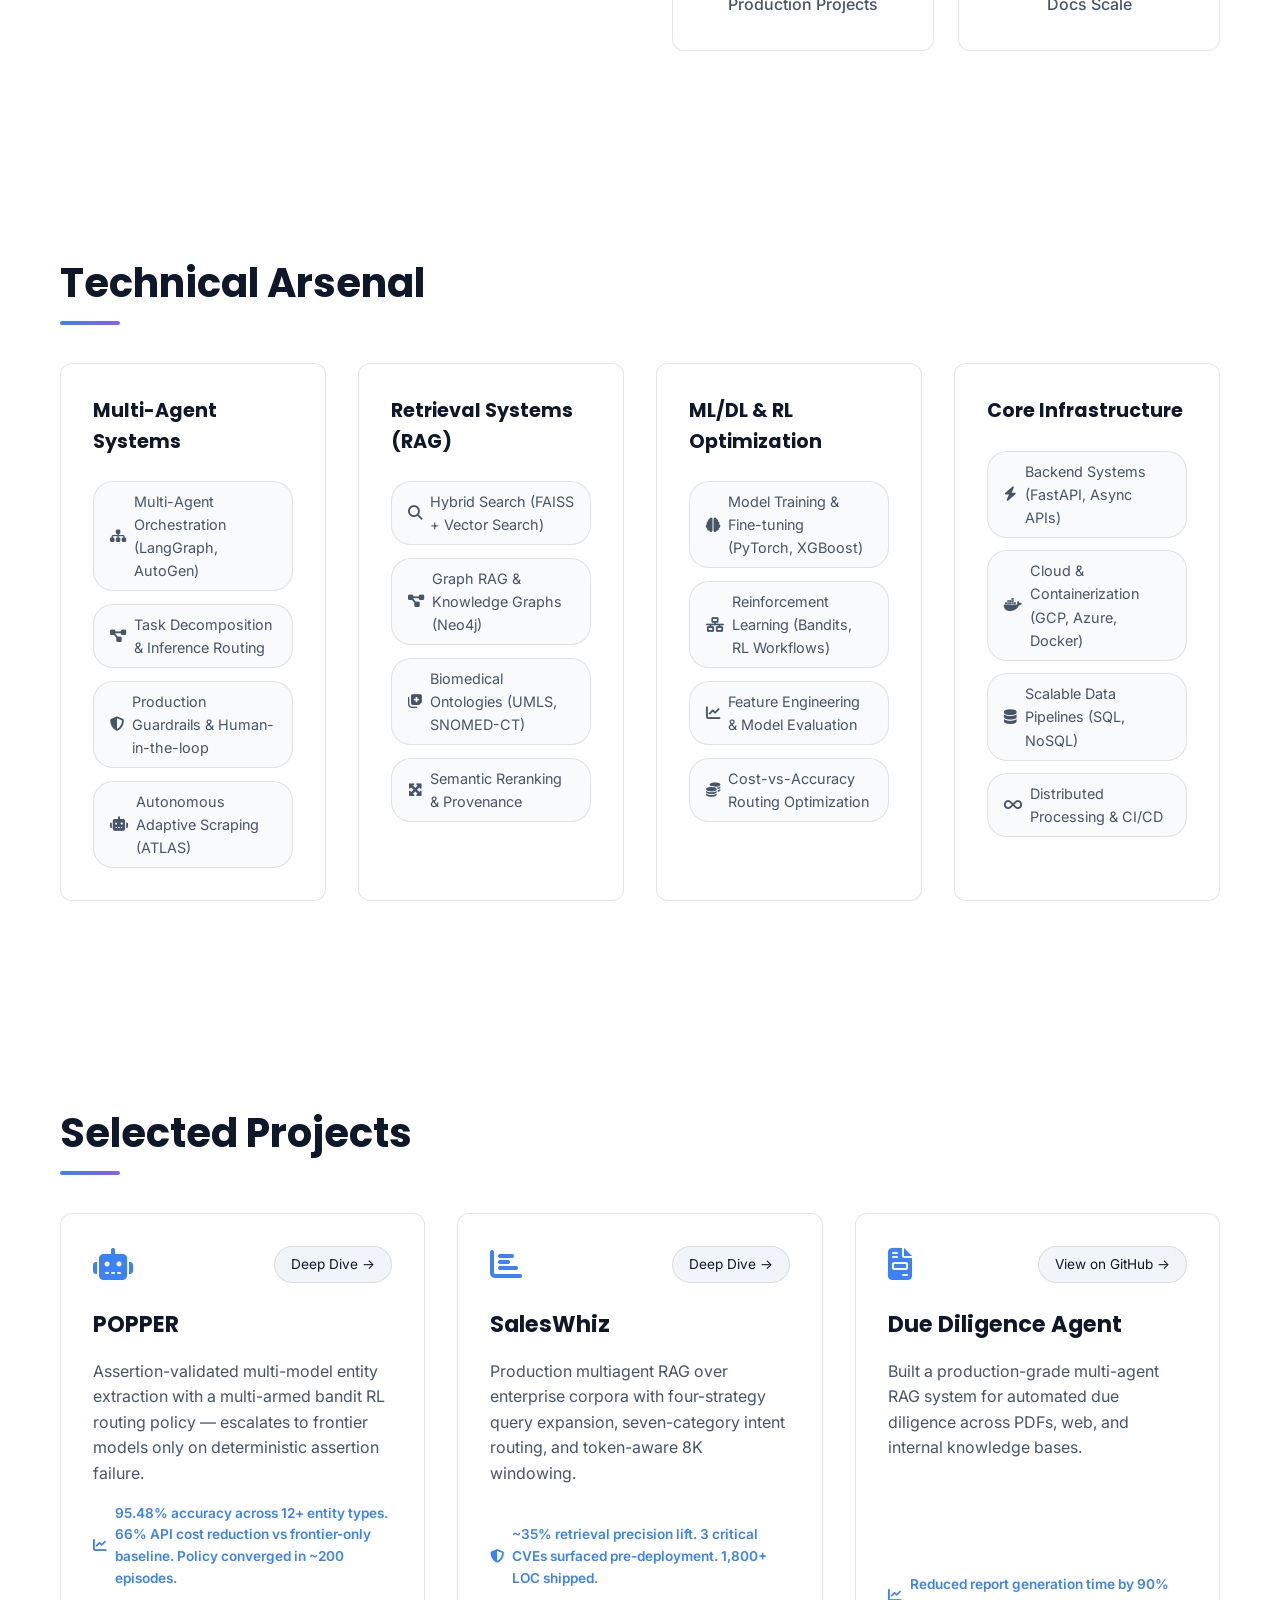
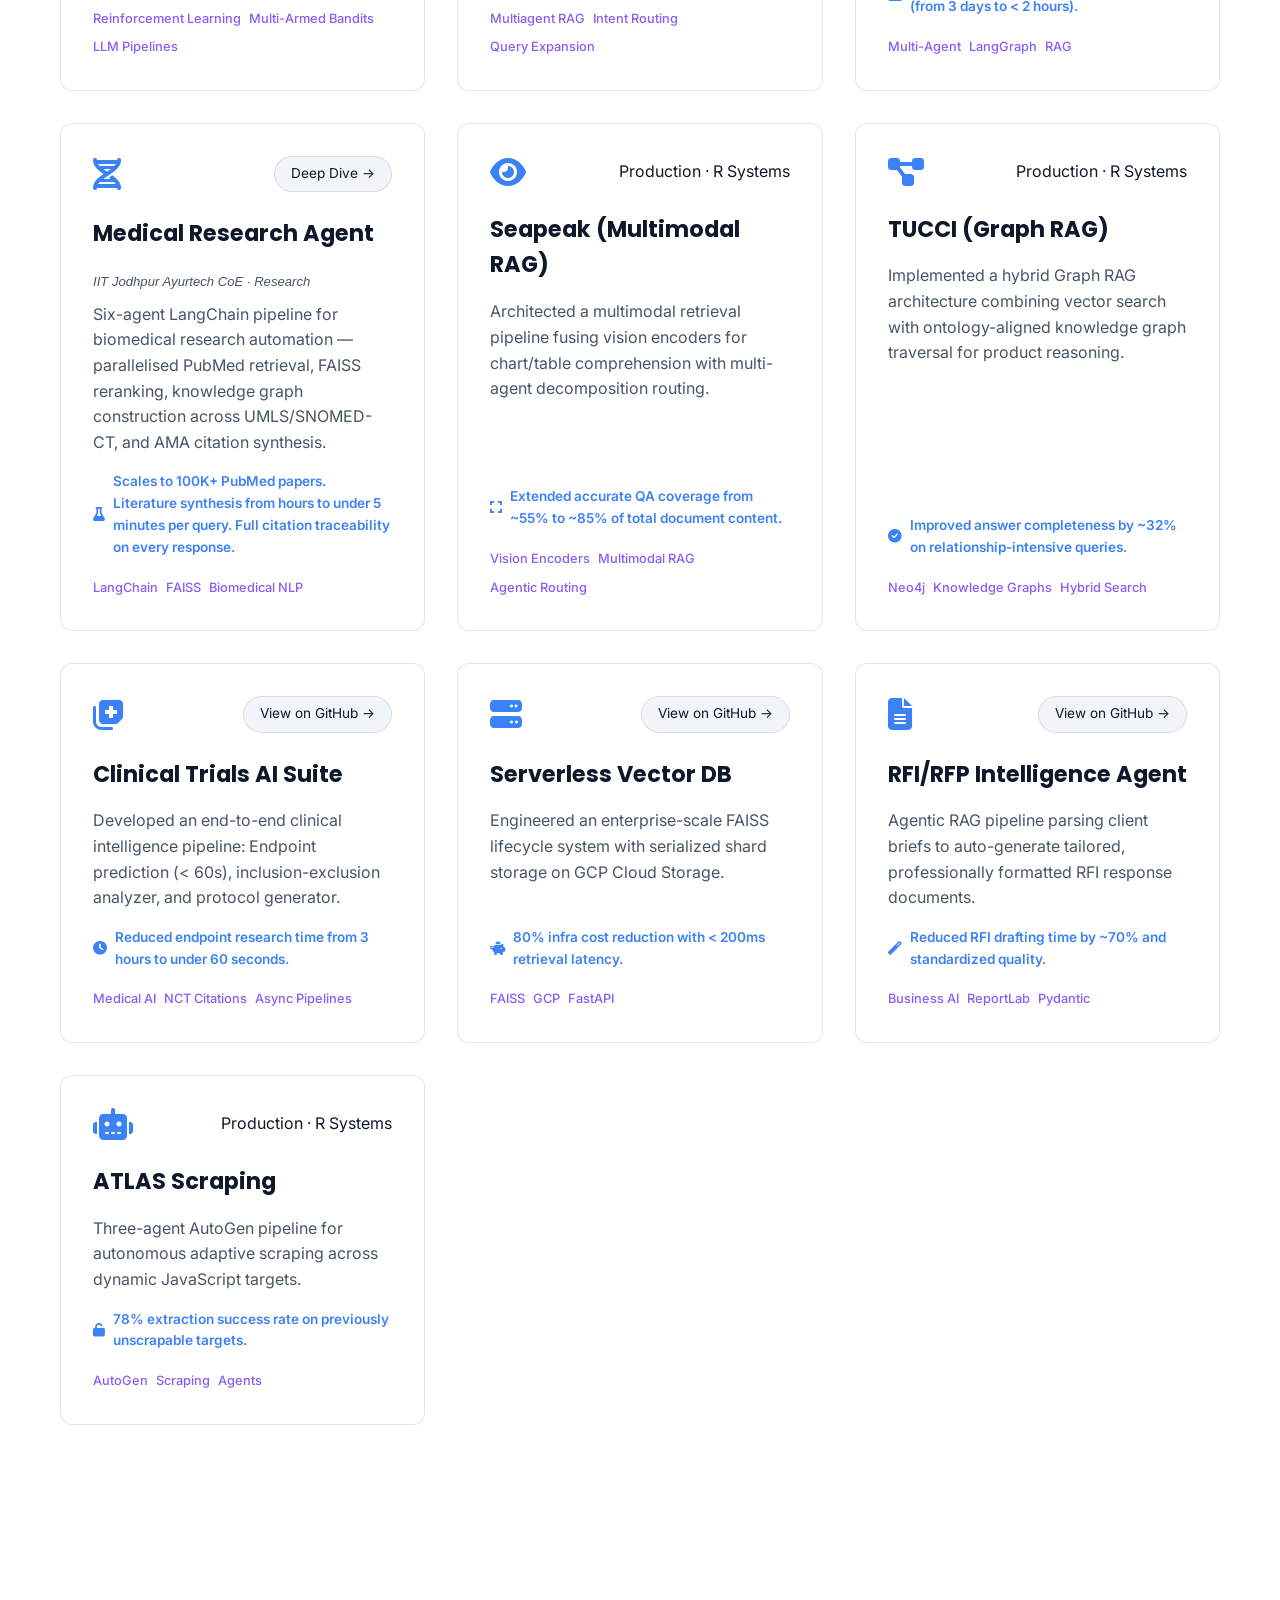
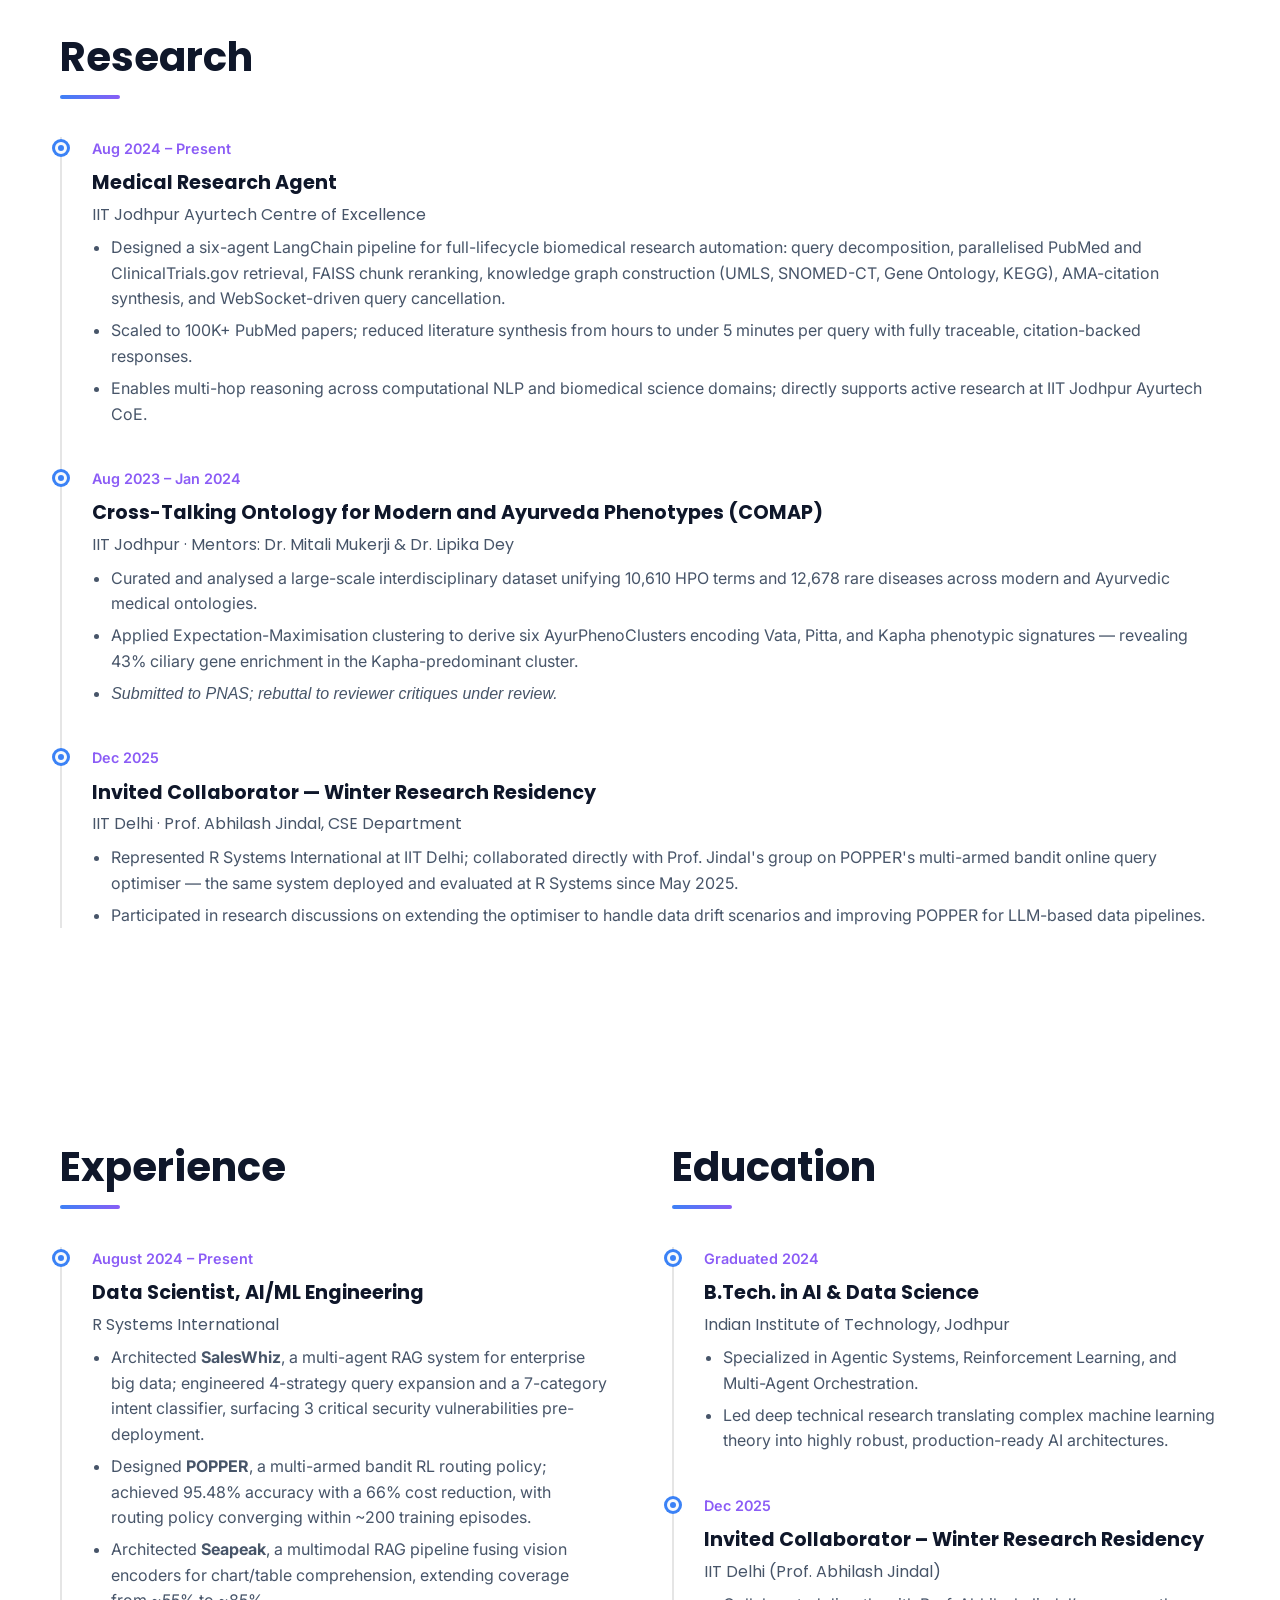
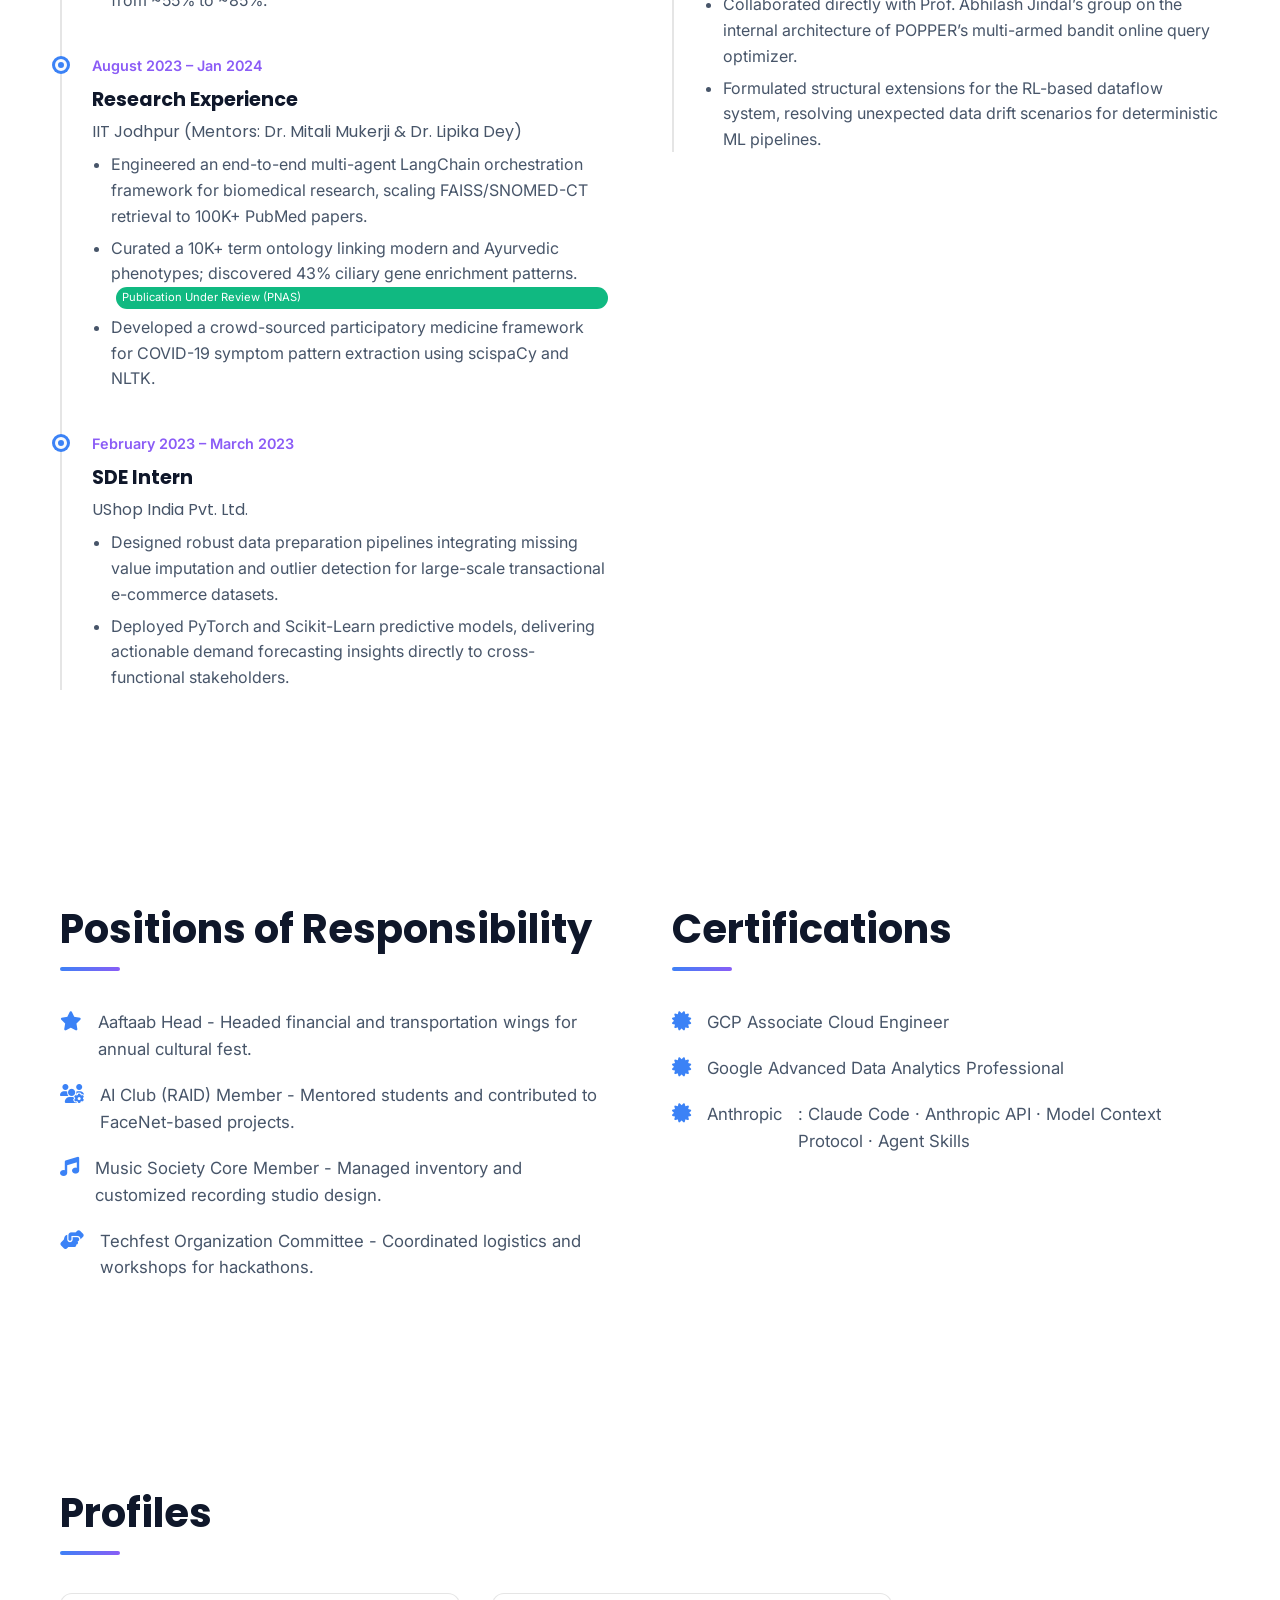
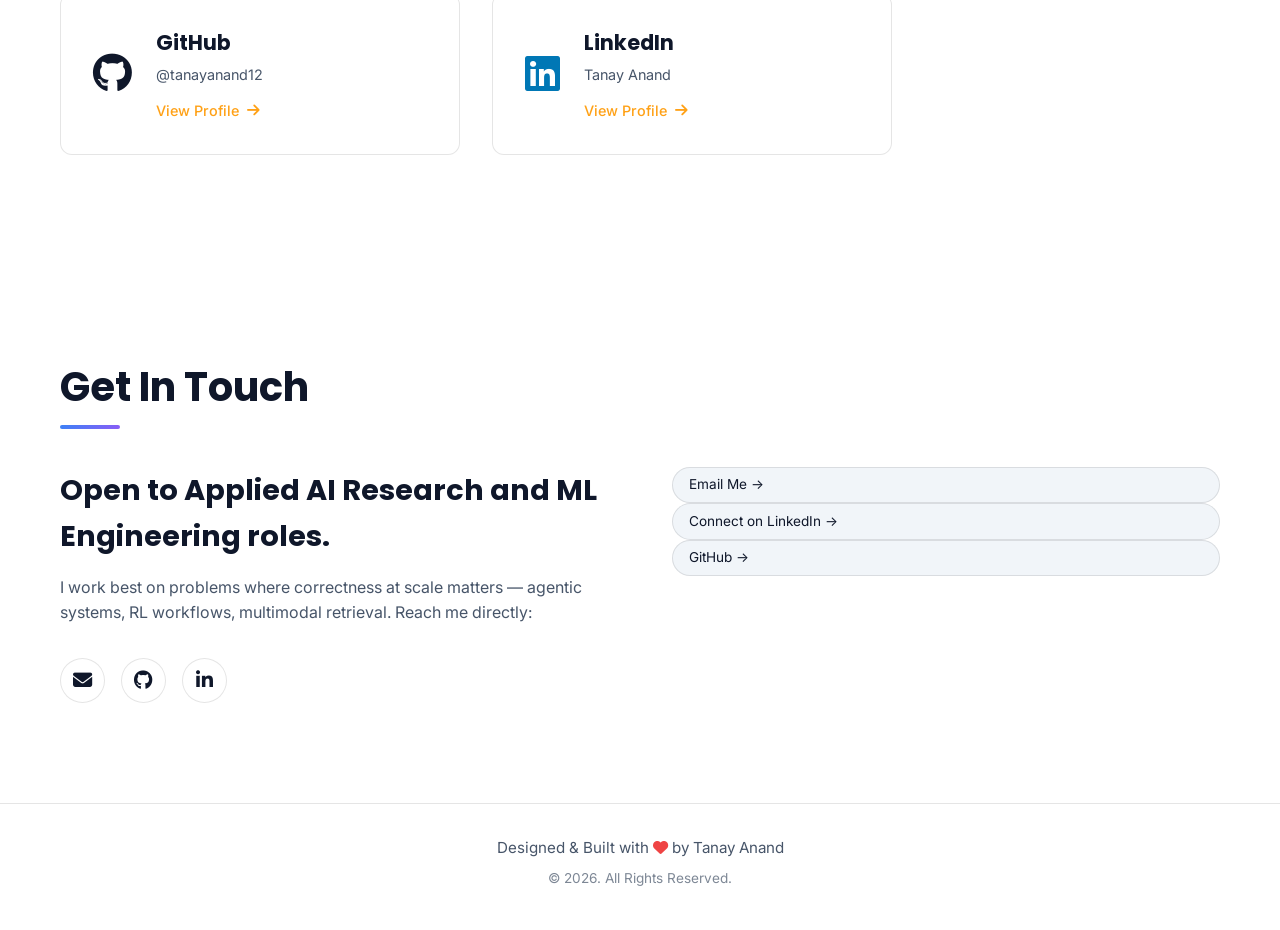
==== commit 1be40bf2: "feat: add MRA case-study page (#P2-9) Co-Authored-By: Claude Sonnet 4.6 <noreply@anthropic.com>" ====
--- a/index.html
+++ b/index.html
@@ -248,16 +248,17 @@
                         <div class="project-header">
                             <i class="fas fa-dna project-icon"></i>
                             <div class="project-links">
-                                <a href="https://github.com/tanayanand12/Medical-Research-Agent" target="_blank" class="project-link-btn">View on GitHub →</a>
+                                <a href="projects/mra.html" class="project-link-btn">Deep Dive →</a>
                             </div>
                         </div>
                         <h3 class="project-title">Medical Research Agent</h3>
-                        <p class="project-desc">Six-agent LangChain pipeline for biomedical research automation with parallelized retrieval and semantic reranking.</p>
-                        <p class="project-impact"><i class="fas fa-database"></i> Scaled to 100K+ papers; compressed synthesis from hours to < 5 mins.</p>
-                        <div class="project-tech">
+                        <p style="font-style:italic; font-size:0.82rem; color:var(--text-secondary); margin: 0.2rem 0 0.6rem;">IIT Jodhpur Ayurtech CoE · Research</p>
+                        <p class="project-desc">Six-agent LangChain pipeline for biomedical research automation — parallelised PubMed retrieval, FAISS reranking, knowledge graph construction across UMLS/SNOMED-CT, and AMA citation synthesis.</p>
+                        <p class="project-impact"><i class="fas fa-flask"></i> Scales to 100K+ PubMed papers. Literature synthesis from hours to under 5 minutes per query. Full citation traceability on every response.</p>
+                        <div class="project-tech">
+                            <span>LangChain</span>
                             <span>FAISS</span>
-                            <span>PubMed API</span>
-                            <span>LangChain</span>
+                            <span>Biomedical NLP</span>
                         </div>
                     </div>
                 </div>
